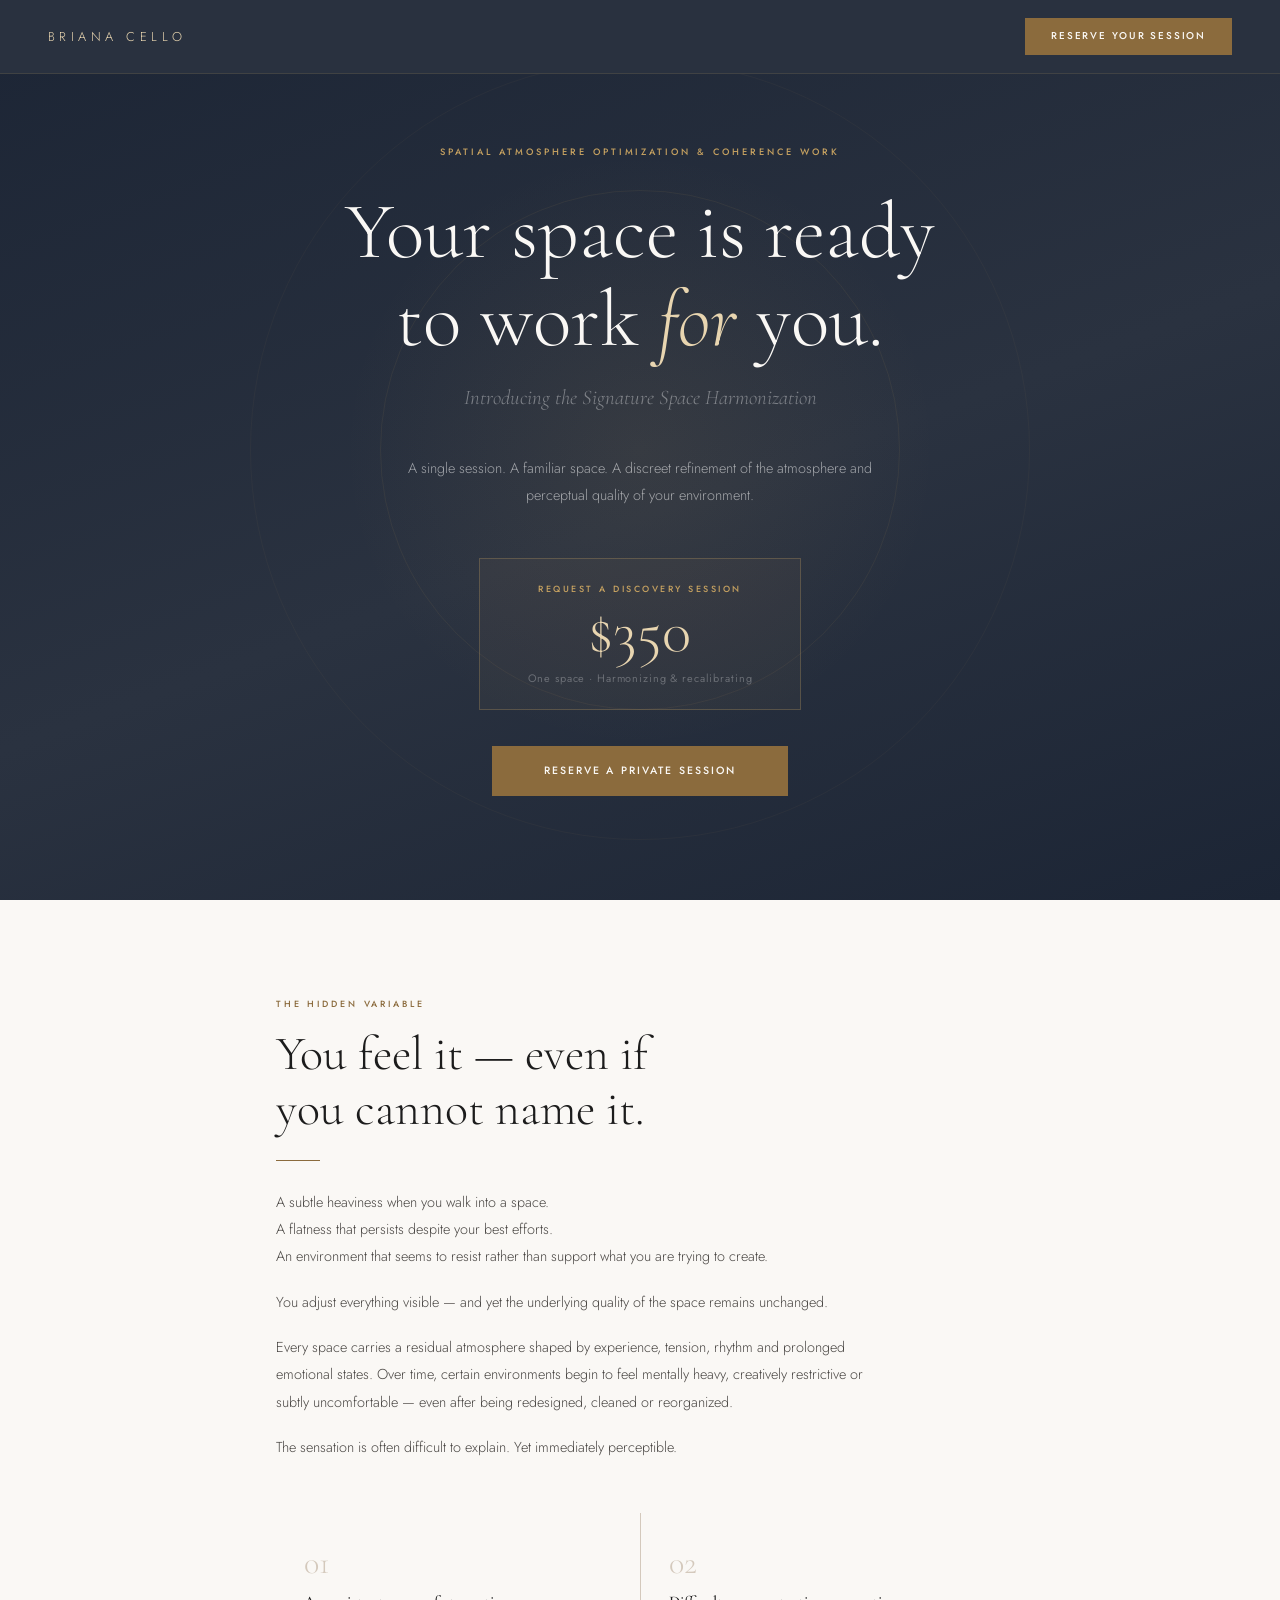
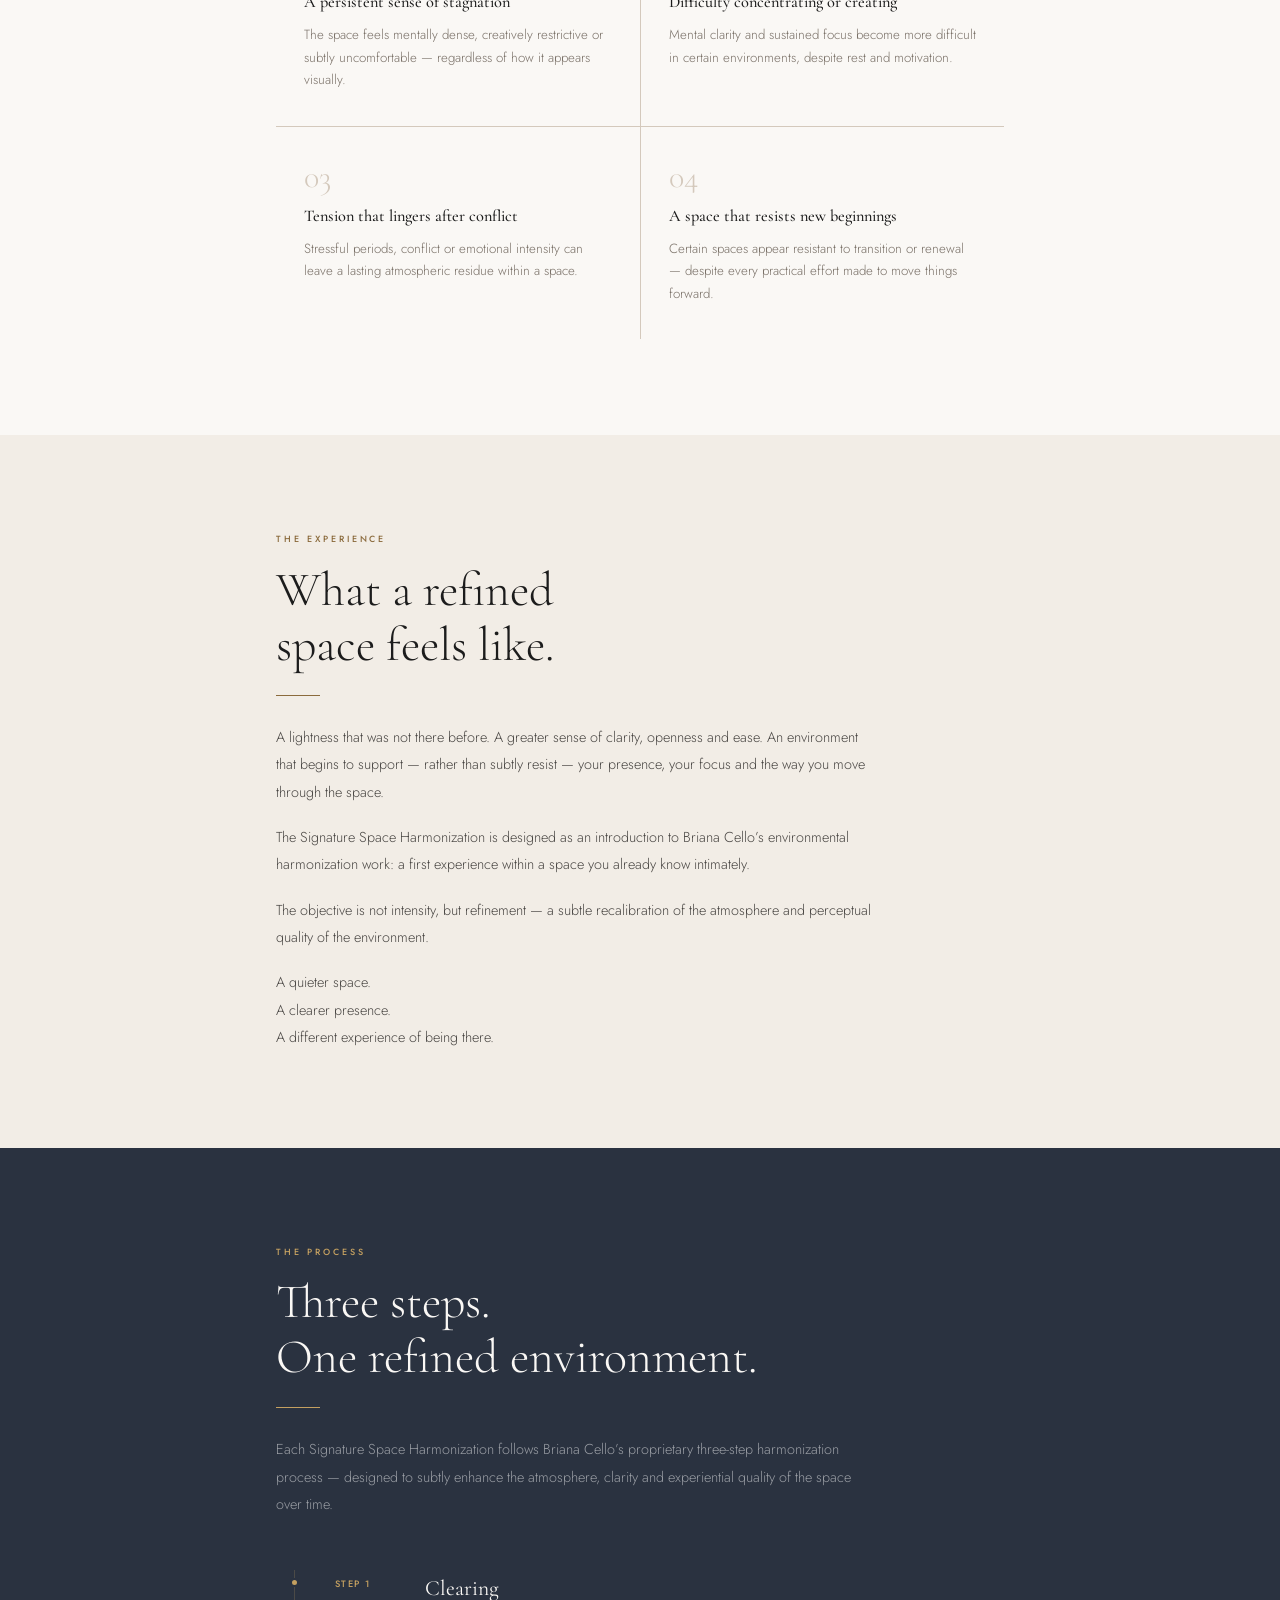
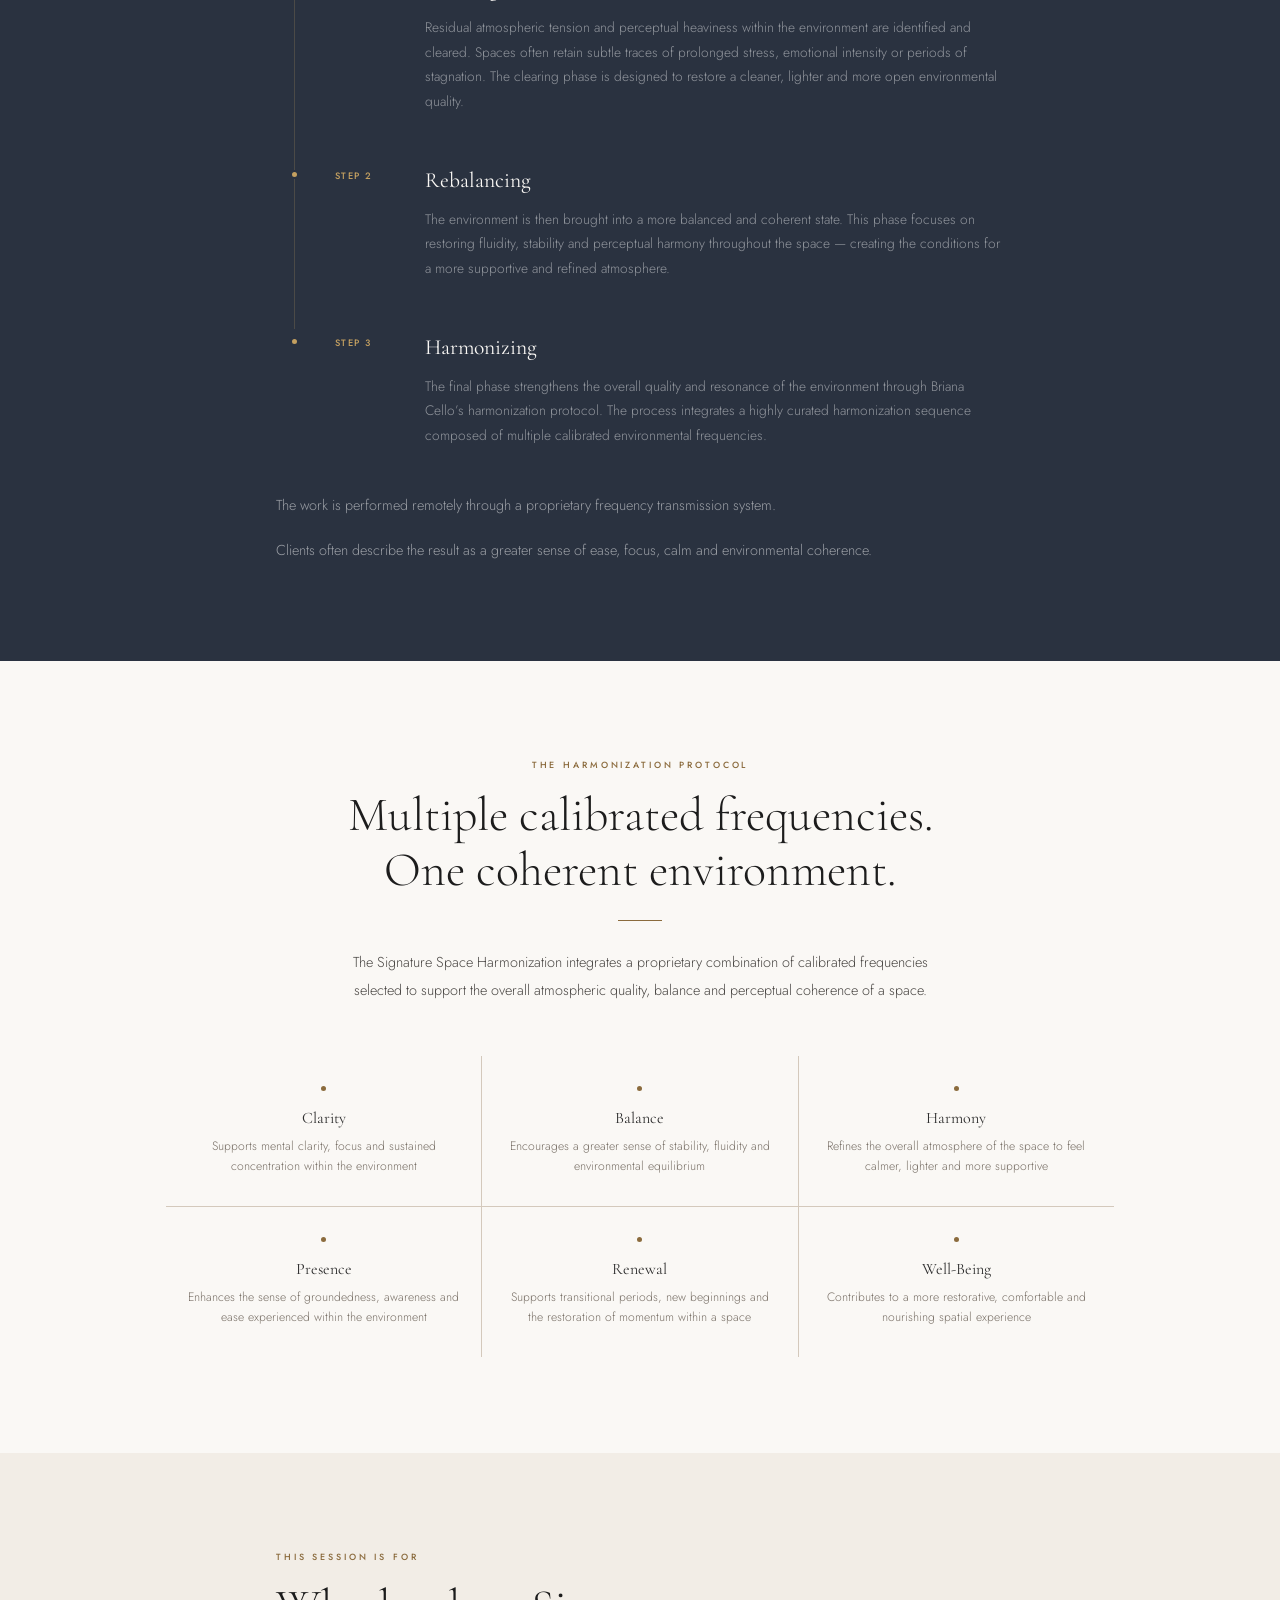
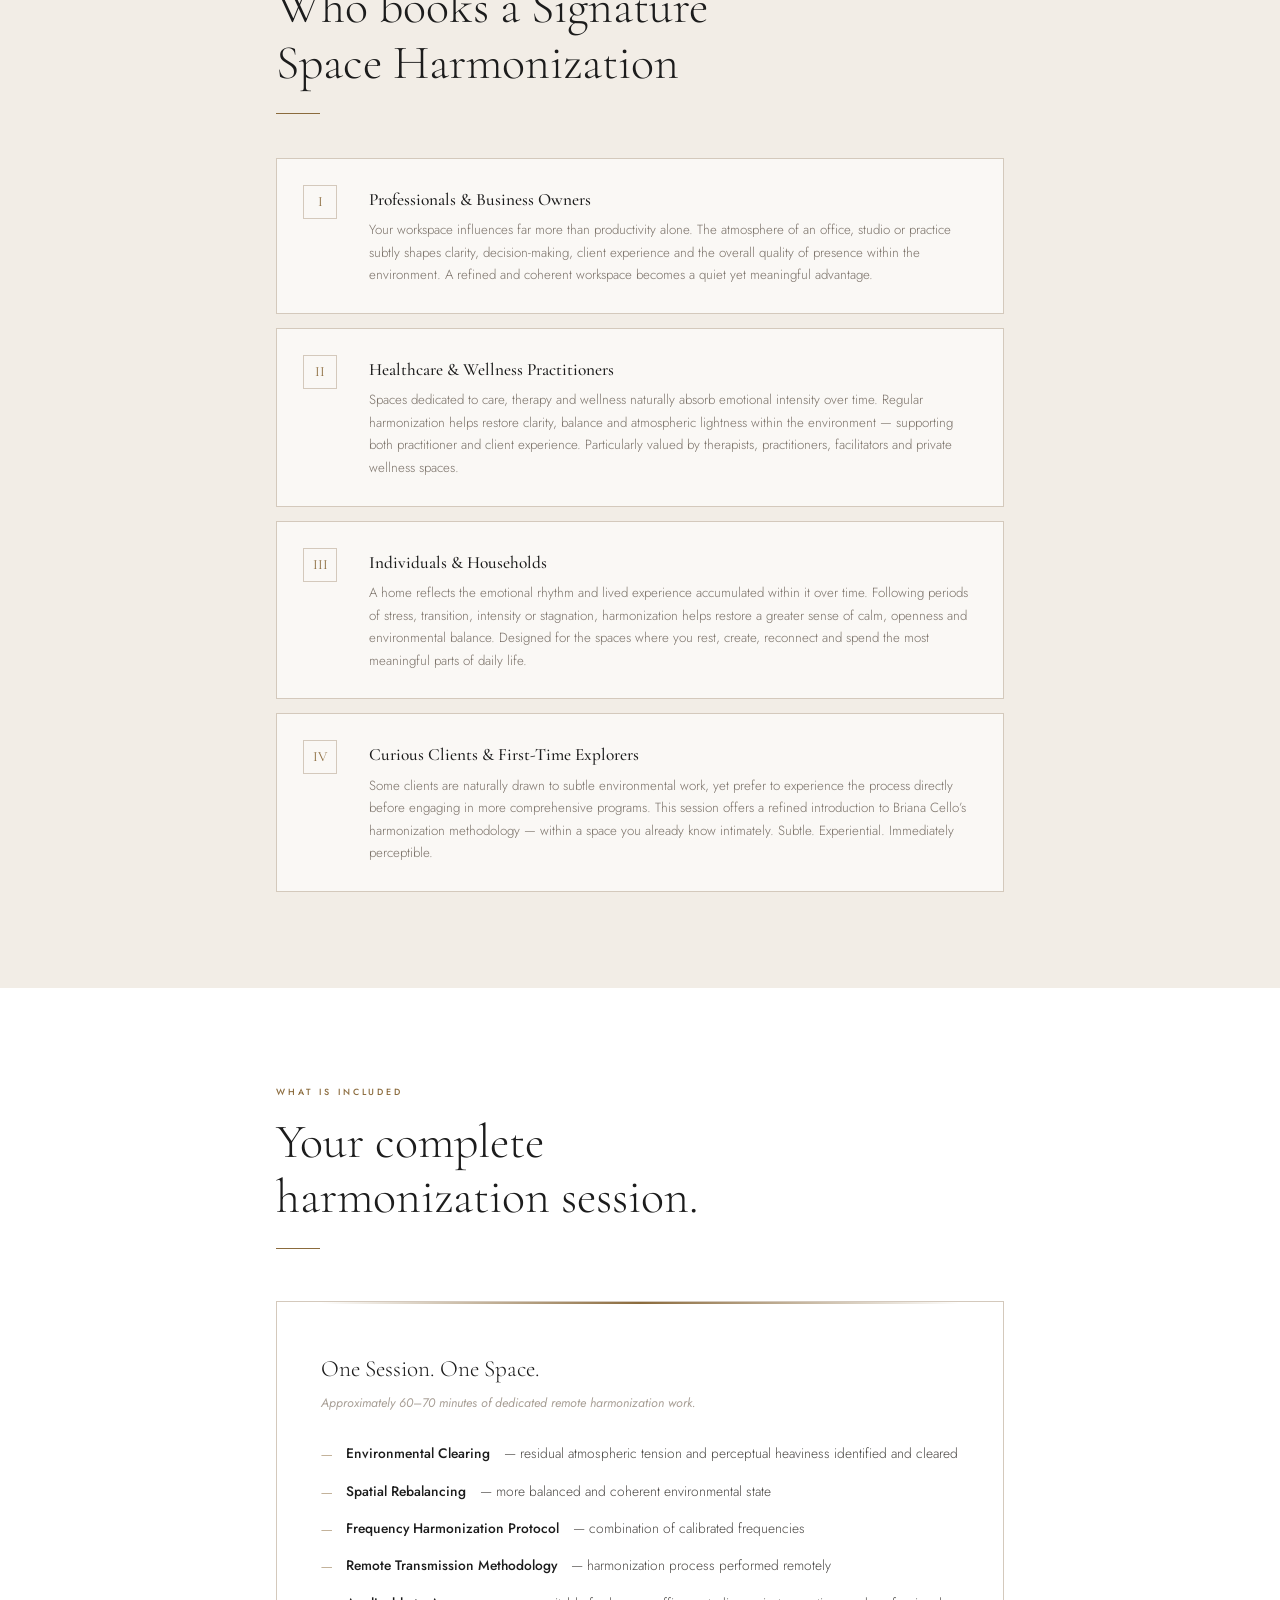
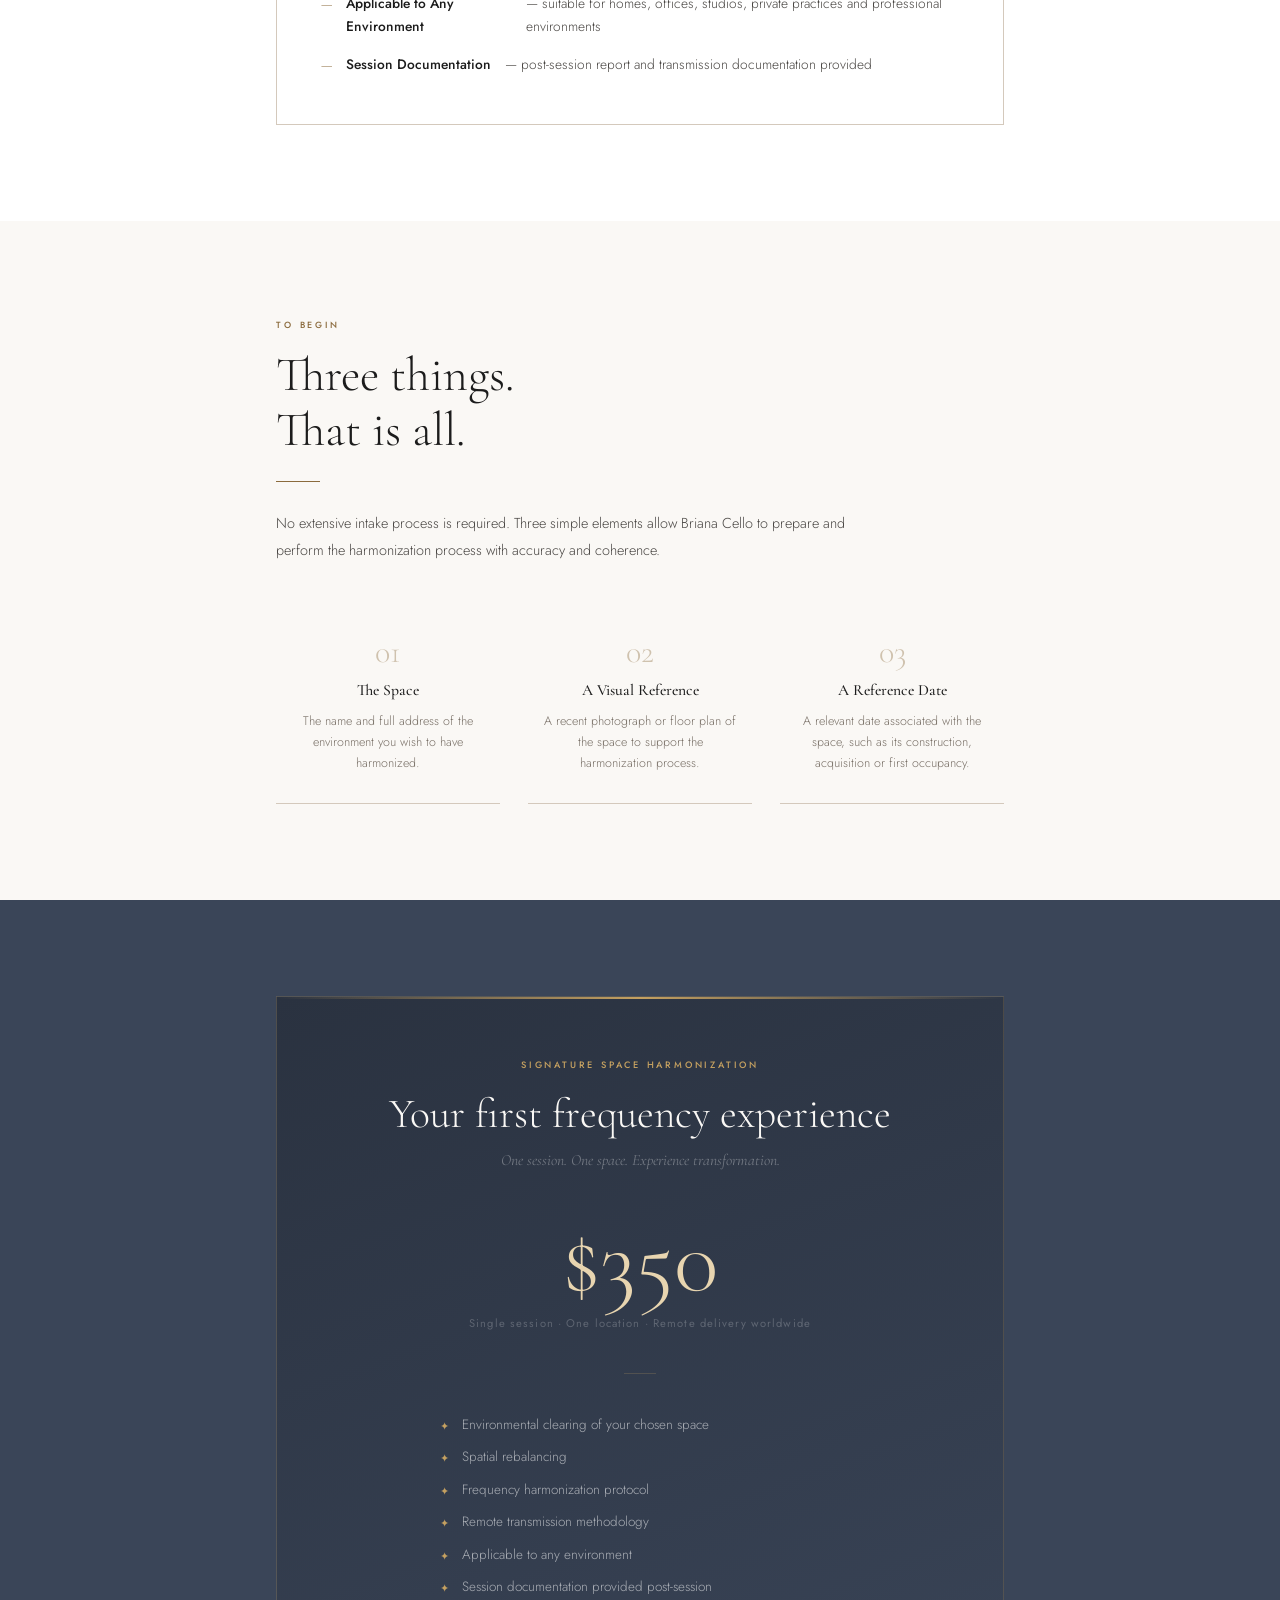
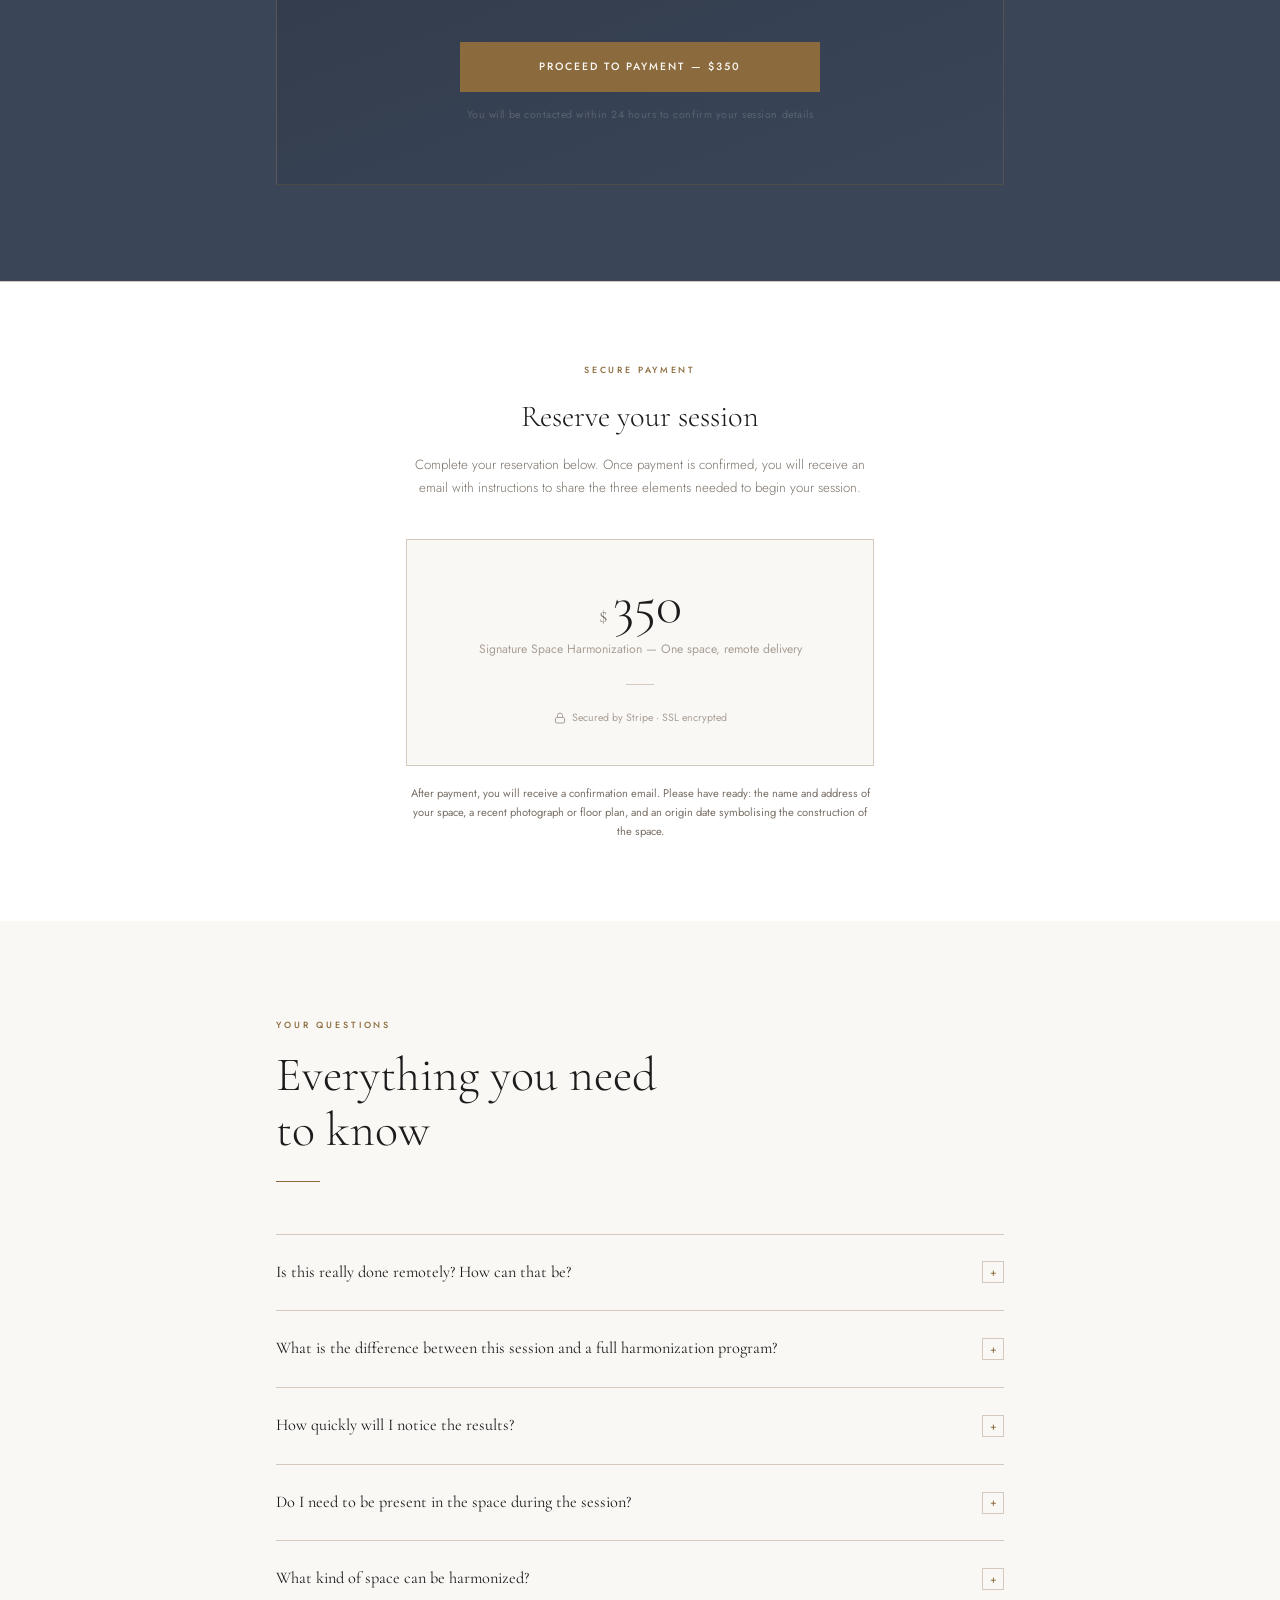
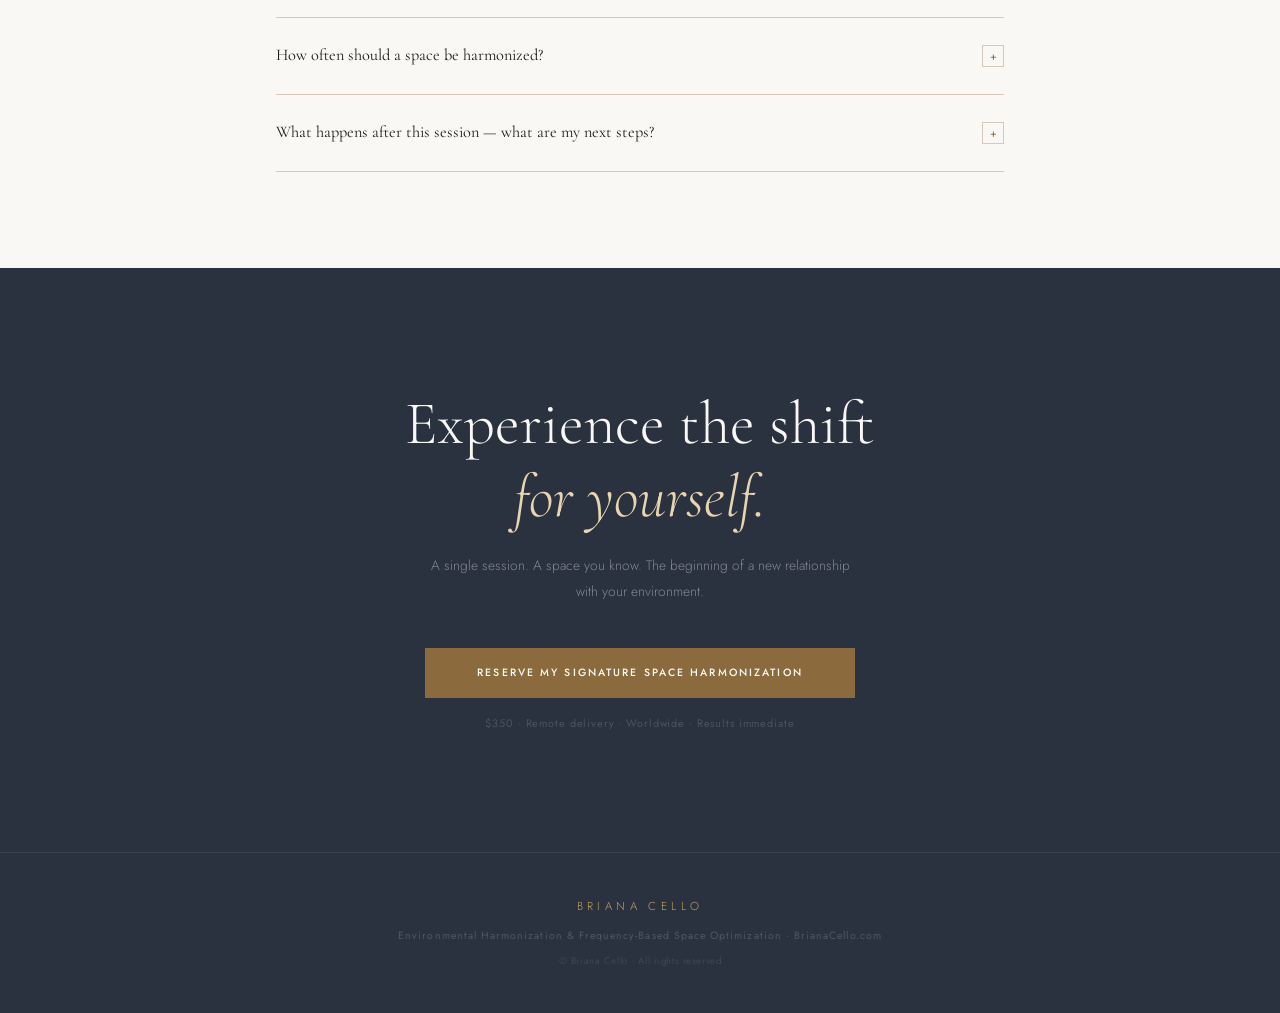
==== index.html @ 89fda589 "Update index.html" ====
<!DOCTYPE html>
<html lang="en">
<head>
<meta charset="UTF-8" />
<meta name="viewport" content="width=device-width, initial-scale=1.0" />
<title>Signature Space Harmonization — Briana Cello</title>
<link href="https://fonts.googleapis.com/css2?family=Cormorant+Garamond:ital,wght@0,300;0,400;0,500;1,300;1,400&family=Jost:wght@200;300;400;500;600&display=swap" rel="stylesheet" />
<style>
*, *::before, *::after { box-sizing: border-box; margin: 0; padding: 0; }

:root {
  --stone:       #F2EDE6;
  --stone-mid:   #E8E0D5;
  --stone-dark:  #D4C9BC;
  --warm-white:  #FAF8F5;
  --charcoal:    #1C1C1C;
  --char-soft:   #2E2E2E;
  --char-mid:    #4A4744;
  --taupe:       #7A7168;
  --taupe-light: #A89F96;
  --copper:      #8B6B3D;
  --copper-mid:  #A07840;
  --copper-light:#C4A060;
  --copper-pale: #E8D5B0;
  --slate:       #2A3240;
  --slate-mid:   #3A4558;
  --white:       #FFFFFF;
  --font-display: "Cormorant Garamond", Georgia, serif;
  --font-body:    "Jost", sans-serif;
}

html { scroll-behavior: smooth; }
body {
  background: var(--warm-white);
  color: var(--charcoal);
  font-family: var(--font-body);
  font-size: 16px;
  line-height: 1.7;
  overflow-x: hidden;
}

/* NAV */
nav {
  position: fixed; top: 0; left: 0; right: 0; z-index: 100;
  padding: 18px 48px;
  display: flex; align-items: center; justify-content: space-between;
  background: rgba(42,50,64,0.96);
  border-bottom: 1px solid rgba(196,160,96,0.15);
  backdrop-filter: blur(6px);
}
.nav-brand {
  font-family: var(--font-body);
  font-size: 0.8rem;
  font-weight: 300;
  letter-spacing: 0.35em;
  text-transform: uppercase;
  color: var(--copper-pale);
  text-decoration: none;
}
.nav-cta {
  font-family: var(--font-body);
  font-size: 0.62rem; font-weight: 500;
  letter-spacing: 0.18em; text-transform: uppercase;
  color: var(--warm-white); background: var(--copper);
  padding: 10px 26px; text-decoration: none;
  border: none; cursor: pointer;
  transition: background 0.2s;
}
.nav-cta:hover { background: var(--copper-mid); }

/* LAYOUT */
.container       { max-width: 800px;  margin: 0 auto; padding: 0 36px; }
.container--wide { max-width: 1020px; margin: 0 auto; padding: 0 36px; }

/* HERO */
.hero {
  min-height: 100vh;
  display: flex; flex-direction: column;
  align-items: center; justify-content: center;
  text-align: center;
  padding: 120px 32px 80px;
  background: linear-gradient(160deg, #1C2535 0%, #2A3240 55%, #1C2535 100%);
  position: relative; overflow: hidden;
}
.hero-glow {
  position: absolute;
  width: 600px; height: 600px;
  border-radius: 50%;
  background: radial-gradient(ellipse, rgba(196,160,96,0.09) 0%, transparent 70%);
  top: 50%; left: 50%;
  transform: translate(-50%, -50%);
  pointer-events: none;
}
.hero-ring {
  position: absolute; border-radius: 50%;
  border: 1px solid rgba(196,160,96,0.08);
  top: 50%; left: 50%; transform: translate(-50%,-50%);
  pointer-events: none;
}
.hero-inner { position: relative; z-index: 2; max-width: 680px; margin: 0 auto; }

.eyebrow {
  font-family: var(--font-body);
  font-size: 0.58rem; font-weight: 500;
  letter-spacing: 0.32em; text-transform: uppercase;
  color: var(--copper-light); margin-bottom: 28px; display: block;
}
.hero-title {
  font-family: var(--font-display);
  font-size: clamp(2.6rem, 6.5vw, 5rem);
  font-weight: 300; line-height: 1.1;
  color: var(--warm-white); margin-bottom: 16px;
}
.hero-title em { font-style: italic; color: var(--copper-pale); }
.hero-subtitle {
  font-family: var(--font-display);
  font-size: clamp(1rem, 2.2vw, 1.3rem);
  font-weight: 300; font-style: italic;
  color: rgba(255,255,255,0.38); margin-bottom: 40px;
}
.hero-desc {
  font-size: 0.9rem; font-weight: 300;
  color: rgba(255,255,255,0.55);
  max-width: 520px; margin: 0 auto 48px; line-height: 1.9;
}
.price-badge {
  display: inline-flex; flex-direction: column; align-items: center; gap: 6px;
  border: 1px solid rgba(196,160,96,0.28);
  padding: 22px 48px; margin-bottom: 36px;
  background: rgba(196,160,96,0.05);
}
.price-label  { font-size: 0.56rem; font-weight: 500; letter-spacing: 0.28em; text-transform: uppercase; color: var(--copper-light); }
.price-amount { font-family: var(--font-display); font-size: 3.8rem; font-weight: 300; color: var(--copper-pale); line-height: 1; }
.price-sub    { font-size: 0.68rem; color: rgba(255,255,255,0.28); letter-spacing: 0.08em; }

.btn {
  display: inline-block;
  font-family: var(--font-body); font-size: 0.66rem; font-weight: 500;
  letter-spacing: 0.2em; text-transform: uppercase;
  color: var(--warm-white); background: var(--copper);
  padding: 16px 52px; text-decoration: none;
  transition: background 0.2s;
}
.btn:hover { background: var(--copper-mid); }
.btn--full  { display: block; width: 100%; max-width: 360px; margin: 0 auto; text-align: center; }

/* SECTIONS */
.s-warm  { background: var(--warm-white); padding: 96px 0; }
.s-stone { background: var(--stone);      padding: 96px 0; }
.s-slate { background: var(--slate);      padding: 96px 0; }
.s-white { background: var(--white);      padding: 96px 0; }
.s-dark  { background: var(--slate-mid);  padding: 96px 0; }

/* LABELS & HEADINGS */
.label {
  font-family: var(--font-body); font-size: 0.56rem; font-weight: 500;
  letter-spacing: 0.32em; text-transform: uppercase;
  color: var(--copper); margin-bottom: 16px; display: block;
}
.label--lt { color: var(--copper-light); }
.h2 { font-family: var(--font-display); font-size: clamp(1.9rem, 4.5vw, 3rem); font-weight: 300; line-height: 1.15; margin-bottom: 22px; }
.h2--dk { color: var(--charcoal); }
.h2--lt { color: var(--warm-white); }
.rule    { width: 44px; height: 1px; background: var(--copper); margin-bottom: 28px; }
.rule--c { margin-left: auto; margin-right: auto; }
.rule--lt{ background: var(--copper-light); }
.body { font-size: 0.9rem; font-weight: 300; line-height: 1.9; max-width: 600px; }
.body--dk { color: var(--char-mid); }
.body--lt { color: rgba(255,255,255,0.52); }
.body p + p { margin-top: 18px; }

/* PROBLEM GRID */
.problem-grid { display: grid; grid-template-columns: 1fr 1fr; gap: 1px; margin-top: 52px; background: var(--stone-dark); }
.problem-item { background: var(--warm-white); padding: 34px 28px; }
.problem-num  { font-family: var(--font-display); font-size: 2rem; font-weight: 300; color: var(--stone-dark); line-height: 1; margin-bottom: 10px; }
.problem-head { font-family: var(--font-display); font-size: 1.02rem; font-weight: 500; color: var(--charcoal); margin-bottom: 7px; }
.problem-body { font-size: 0.83rem; font-weight: 300; color: var(--taupe); line-height: 1.7; }

/* STEPS */
.steps { margin-top: 52px; display: flex; flex-direction: column; }
.step {
  display: grid; grid-template-columns: 90px 1fr;
  border-left: 1px solid rgba(196,160,96,0.22);
  padding: 0 0 48px 40px; margin-left: 18px; position: relative;
}
.step:last-child { border-left-color: transparent; padding-bottom: 0; }
.step::before {
  content: ''; position: absolute; left: -5px; top: 8px;
  width: 9px; height: 9px; border-radius: 50%;
  background: var(--copper-light); border: 2px solid var(--slate);
}
.step-num { font-family: var(--font-body); font-size: 0.58rem; font-weight: 500; letter-spacing: 0.15em; text-transform: uppercase; color: var(--copper-light); padding-top: 6px; }
.step h3  { font-family: var(--font-display); font-size: 1.35rem; font-weight: 400; color: var(--warm-white); margin-bottom: 8px; }
.step p   { font-size: 0.86rem; font-weight: 300; color: rgba(255,255,255,0.48); line-height: 1.8; }

/* FREQ GRID */
.freq-grid { display: grid; grid-template-columns: repeat(3,1fr); gap: 1px; background: var(--stone-dark); margin-top: 52px; }
.freq-item { background: var(--warm-white); padding: 30px 20px; text-align: center; }
.freq-mark { width: 5px; height: 5px; border-radius: 50%; background: var(--copper); margin: 0 auto 14px; }
.freq-name { font-family: var(--font-display); font-size: 1rem; font-weight: 400; color: var(--char-soft); margin-bottom: 5px; }
.freq-body { font-size: 0.76rem; font-weight: 300; color: var(--taupe); line-height: 1.6; }

/* FOR WHOM */
.whom-list { display: flex; flex-direction: column; gap: 14px; margin-top: 44px; }
.whom-item { display: grid; grid-template-columns: 48px 1fr; gap: 18px; align-items: start; padding: 26px; border: 1px solid var(--stone-dark); background: var(--warm-white); }
.whom-icon { width: 34px; height: 34px; border: 1px solid var(--stone-dark); display: flex; align-items: center; justify-content: center; font-family: var(--font-display); font-size: 0.88rem; color: var(--copper); }
.whom-head { font-family: var(--font-display); font-size: 1.08rem; font-weight: 500; color: var(--charcoal); margin-bottom: 5px; }
.whom-body { font-size: 0.83rem; font-weight: 300; color: var(--taupe); line-height: 1.7; }

/* INCLUDED */
.included-box { border: 1px solid var(--stone-dark); padding: 48px 44px; margin-top: 52px; background: var(--white); position: relative; }
.included-box::before { content: ''; position: absolute; top: 0; left: 44px; right: 44px; height: 2px; background: linear-gradient(to right, transparent, var(--copper), transparent); }
.included-title { font-family: var(--font-display); font-size: 1.45rem; font-weight: 300; color: var(--charcoal); margin-bottom: 4px; }
.included-sub   { font-size: 0.78rem; color: var(--taupe-light); font-style: italic; margin-bottom: 28px; }
.included-list  { list-style: none; display: flex; flex-direction: column; gap: 14px; }
.included-list li { display: flex; gap: 14px; align-items: flex-start; font-size: 0.86rem; font-weight: 300; color: var(--char-mid); line-height: 1.7; }
.included-list li::before { content: "\2014"; color: var(--copper); flex-shrink: 0; font-family: var(--font-display); }
.included-list li strong  { color: var(--charcoal); font-weight: 500; }

/* NEED GRID */
.need-grid { display: grid; grid-template-columns: repeat(3,1fr); gap: 28px; margin-top: 44px; }
.need-item { text-align: center; padding: 28px 14px; border-bottom: 1px solid var(--stone-dark); }
.need-num  { font-family: var(--font-display); font-size: 2rem; font-weight: 300; color: var(--copper); opacity: 0.38; line-height: 1; margin-bottom: 10px; }
.need-head { font-family: var(--font-display); font-size: 0.98rem; font-weight: 500; color: var(--charcoal); margin-bottom: 6px; }
.need-body { font-size: 0.78rem; font-weight: 300; color: var(--taupe); line-height: 1.7; }

/* OFFER CARD */
.offer-card {
  border: 1px solid rgba(196,160,96,0.22);
  padding: 60px 48px; text-align: center;
  background: linear-gradient(160deg, var(--slate) 0%, var(--slate-mid) 100%);
  position: relative;
}
.offer-card::before { content: ''; position: absolute; top: 0; left: 0; right: 0; height: 2px; background: linear-gradient(to right, transparent, var(--copper-light), transparent); }
.offer-label   { font-family: var(--font-body); font-size: 0.58rem; font-weight: 500; letter-spacing: 0.3em; text-transform: uppercase; color: var(--copper-light); margin-bottom: 18px; display: block; }
.offer-title   { font-family: var(--font-display); font-size: clamp(1.7rem,3.5vw,2.6rem); font-weight: 300; color: var(--warm-white); margin-bottom: 8px; line-height: 1.2; }
.offer-tagline { font-family: var(--font-display); font-size: 0.98rem; font-style: italic; color: rgba(255,255,255,0.32); margin-bottom: 40px; }
.offer-price   { font-family: var(--font-display); font-size: clamp(3.8rem,8vw,5.8rem); font-weight: 300; color: var(--copper-pale); line-height: 1; margin-bottom: 6px; }
.offer-note    { font-size: 0.7rem; color: rgba(255,255,255,0.22); letter-spacing: 0.1em; margin-bottom: 40px; }
.offer-divider { width: 32px; height: 1px; background: rgba(196,160,96,0.22); margin: 0 auto 40px; }
.offer-list    { text-align: left; max-width: 400px; margin: 0 auto 44px; display: flex; flex-direction: column; gap: 11px; }
.offer-item    { display: flex; gap: 13px; align-items: flex-start; font-size: 0.84rem; font-weight: 300; color: rgba(255,255,255,0.58); line-height: 1.6; }
.offer-item .mk{ color: var(--copper-light); flex-shrink: 0; font-size: 0.68rem; margin-top: 4px; }
.offer-sub-note{ font-size: 0.66rem; color: rgba(255,255,255,0.18); margin-top: 14px; letter-spacing: 0.05em; }

/* STRIPE */
.stripe-section { background: var(--white); padding: 80px 0; border-top: 1px solid var(--stone-dark); }
.stripe-inner   { max-width: 540px; margin: 0 auto; padding: 0 36px; text-align: center; }
.stripe-label   { font-family: var(--font-body); font-size: 0.56rem; font-weight: 500; letter-spacing: 0.3em; text-transform: uppercase; color: var(--copper); margin-bottom: 14px; display: block; }
.stripe-title   { font-family: var(--font-display); font-size: 1.9rem; font-weight: 300; color: var(--charcoal); margin-bottom: 10px; }
.stripe-sub     { font-size: 0.83rem; font-weight: 300; color: var(--taupe); margin-bottom: 40px; line-height: 1.75; }
.stripe-box     { border: 1px solid var(--stone-dark); padding: 38px 32px; background: var(--warm-white); margin-bottom: 18px; }
.stripe-price-row { display: flex; align-items: baseline; justify-content: center; gap: 6px; margin-bottom: 6px; }
.stripe-big  { font-family: var(--font-display); font-size: 3.4rem; font-weight: 300; color: var(--charcoal); line-height: 1; }
.stripe-cur  { font-family: var(--font-display); font-size: 1.3rem; font-weight: 300; color: var(--taupe); }
.stripe-desc { font-size: 0.76rem; color: var(--taupe-light); margin-bottom: 24px; }
.stripe-div  { width: 28px; height: 1px; background: var(--stone-dark); margin: 0 auto 24px; }
.stripe-btn  {
  width: 100%; padding: 15px 24px;
  background: var(--copper); color: var(--warm-white);
  font-family: var(--font-body); font-size: 0.68rem; font-weight: 500;
  letter-spacing: 0.18em; text-transform: uppercase;
  border: none; cursor: pointer; display: block; text-align: center; text-decoration: none;
  transition: background 0.2s;
}
.stripe-btn:hover { background: var(--copper-mid); }
.stripe-secure { font-size: 0.66rem; color: var(--taupe-light); margin-top: 13px; display: flex; align-items: center; justify-content: center; gap: 6px; }
.stripe-after  { font-size: 0.7rem; color: var(--taupe); line-height: 1.7; text-align: center; }

/* FAQ */
.faq-list { margin-top: 52px; border-top: 1px solid var(--stone-dark); }
.faq-item { border-bottom: 1px solid var(--stone-dark); }
.faq-q    { display: flex; justify-content: space-between; align-items: center; gap: 18px; padding: 24px 0; cursor: pointer; }
.faq-q h4 { font-family: var(--font-display); font-size: 1.02rem; font-weight: 400; color: var(--charcoal); }
.faq-icon { flex-shrink: 0; width: 22px; height: 22px; border: 1px solid var(--stone-dark); display: flex; align-items: center; justify-content: center; font-size: 0.68rem; color: var(--copper); transition: transform 0.3s; }
.faq-item.open .faq-icon { transform: rotate(45deg); }
.faq-a { display: none; padding-bottom: 22px; font-size: 0.85rem; font-weight: 300; color: var(--taupe); line-height: 1.85; max-width: 640px; }
.faq-item.open .faq-a { display: block; }

/* FINAL CTA */
.final-cta { padding: 120px 0; text-align: center; background: var(--slate); }
.final-title { font-family: var(--font-display); font-size: clamp(2.1rem,5vw,3.8rem); font-weight: 300; color: var(--warm-white); line-height: 1.2; margin-bottom: 18px; }
.final-title em { font-style: italic; color: var(--copper-pale); }
.final-sub  { font-size: 0.86rem; font-weight: 300; color: rgba(255,255,255,0.42); max-width: 440px; margin: 0 auto 44px; line-height: 1.9; }

/* FOOTER */
footer { border-top: 1px solid rgba(255,255,255,0.07); padding: 44px 0; text-align: center; background: var(--slate); }
.footer-brand { font-family: var(--font-body); font-size: 0.72rem; font-weight: 300; letter-spacing: 0.38em; text-transform: uppercase; color: var(--copper-light); margin-bottom: 10px; }
.footer-sub   { font-size: 0.66rem; color: rgba(255,255,255,0.18); letter-spacing: 0.1em; }
.footer-copy  { font-size: 0.6rem; color: rgba(255,255,255,0.1); margin-top: 8px; letter-spacing: 0.06em; }

/* RESPONSIVE */
@media(max-width:660px){
  .problem-grid { grid-template-columns: 1fr; }
  .freq-grid    { grid-template-columns: 1fr 1fr; }
  .need-grid    { grid-template-columns: 1fr; }
  .included-box { padding: 32px 22px; }
  .offer-card   { padding: 40px 22px; }
  nav { padding: 14px 20px; }
  .container, .container--wide { padding: 0 20px; }
}
</style>
</head>
<body>

<!-- NAV -->
<nav>
  <span class="nav-brand">Briana Cello</span>
  <a href="#payment" class="nav-cta">Reserve Your Session</a>
</nav>

<!-- HERO -->
<section class="hero">
  <div class="hero-glow"></div>
  <div class="hero-ring" style="width:520px;height:520px;"></div>
  <div class="hero-ring" style="width:780px;height:780px;border-color:rgba(196,160,96,0.05);"></div>
  <div class="hero-inner">
    <span class="eyebrow">Spatial Atmosphere Optimization & Coherence Work</span>
    <h1 class="hero-title">Your space is ready<br/>to work <em>for</em> you.</h1>
    <p class="hero-subtitle">Introducing the Signature Space Harmonization</p>
    <p class="hero-desc">A single session. A familiar space. A discreet refinement of the atmosphere and perceptual quality of your environment.</p>
    <div class="price-badge">
      <span class="price-label">Request A Discovery Session</span>
      <span class="price-amount">$350</span>
      <span class="price-sub">One space · Harmonizing &amp; recalibrating</span>
    </div>
    <br/>
    <a href="#payment" class="btn">Reserve a Private Session</a>
  </div>
</section>

<!-- THE PROBLEM -->
<section class="s-warm">
  <div class="container">
    <span class="label">The Hidden Variable</span>
    <h2 class="h2 h2--dk">You feel it — even if<br/>you cannot name it.</h2>
    <div class="rule"></div>
    <div class="body body--dk">
      <p>A subtle heaviness when you walk into a space.<br/>A flatness that persists despite your best efforts.<br/>An environment that seems to resist rather than support what you are trying to create.</p>
      <p>You adjust everything visible — and yet the underlying quality of the space remains unchanged.</p>
      <p>Every space carries a residual atmosphere shaped by experience, tension, rhythm and prolonged emotional states. Over time, certain environments begin to feel mentally heavy, creatively restrictive or subtly uncomfortable — even after being redesigned, cleaned or reorganized.</p>
      <p>The sensation is often difficult to explain. Yet immediately perceptible.</p>
    </div>
    <div class="problem-grid">
      <div class="problem-item">
        <div class="problem-num">01</div>
        <div class="problem-head">A persistent sense of stagnation</div>
        <div class="problem-body">The space feels mentally dense, creatively restrictive or subtly uncomfortable — regardless of how it appears visually.</div>
      </div>
      <div class="problem-item">
        <div class="problem-num">02</div>
        <div class="problem-head">Difficulty concentrating or creating</div>
        <div class="problem-body">Mental clarity and sustained focus become more difficult in certain environments, despite rest and motivation.</div>
      </div>
      <div class="problem-item">
        <div class="problem-num">03</div>
        <div class="problem-head">Tension that lingers after conflict</div>
        <div class="problem-body">Stressful periods, conflict or emotional intensity can leave a lasting atmospheric residue within a space.</div>
      </div>
      <div class="problem-item">
        <div class="problem-num">04</div>
        <div class="problem-head">A space that resists new beginnings</div>
        <div class="problem-body">Certain spaces appear resistant to transition or renewal — despite every practical effort made to move things forward.</div>
      </div>
    </div>
  </div>
</section>

<!-- THE SHIFT -->
<section class="s-stone">
  <div class="container">
    <span class="label">The Experience</span>
    <h2 class="h2 h2--dk">What a refined<br/>space feels like.</h2>
    <div class="rule"></div>
    <div class="body body--dk">
      <p>A lightness that was not there before. A greater sense of clarity, openness and ease. An environment that begins to support — rather than subtly resist — your presence, your focus and the way you move through the space.</p>
      <p>The Signature Space Harmonization is designed as an introduction to Briana Cello’s environmental harmonization work: a first experience within a space you already know intimately.</p>
      <p>The objective is not intensity, but refinement — a subtle recalibration of the atmosphere and perceptual quality of the environment.</p>
      <p>A quieter space.<br/>A clearer presence.<br/>A different experience of being there.</p>
    </div>
  </div>
</section>

<!-- THE METHOD -->
<section class="s-slate">
  <div class="container">
    <span class="label label--lt">The Process</span>
    <h2 class="h2 h2--lt">Three steps.<br/>One refined environment.</h2>
    <div class="rule rule--lt"></div>
    <div class="body body--lt">
      <p>Each Signature Space Harmonization follows Briana Cello’s proprietary three-step harmonization process — designed to subtly enhance the atmosphere, clarity and experiential quality of the space over time.</p>
    </div>
    <div class="steps">
      <div class="step">
        <span class="step-num">Step 1</span>
        <div>
          <h3>Clearing</h3>
          <p>Residual atmospheric tension and perceptual heaviness within the environment are identified and cleared. Spaces often retain subtle traces of prolonged stress, emotional intensity or periods of stagnation. The clearing phase is designed to restore a cleaner, lighter and more open environmental quality.</p>
        </div>
      </div>
      <div class="step">
        <span class="step-num">Step 2</span>
        <div>
          <h3>Rebalancing</h3>
          <p>The environment is then brought into a more balanced and coherent state. This phase focuses on restoring fluidity, stability and perceptual harmony throughout the space — creating the conditions for a more supportive and refined atmosphere.</p>
        </div>
      </div>
      <div class="step">
        <span class="step-num">Step 3</span>
        <div>
          <h3>Harmonizing</h3>
          <p>The final phase strengthens the overall quality and resonance of the environment through Briana Cello’s harmonization protocol. The process integrates a highly curated harmonization sequence composed of multiple calibrated environmental frequencies.</p>
        </div>
      </div>
    </div>
    <div class="body body--lt" style="margin-top: 44px;">
      <p>The work is performed remotely through a proprietary frequency transmission system.</p>
      <p>Clients often describe the result as a greater sense of ease, focus, calm and environmental coherence.</p>
    </div>
  </div>
</section>

<!-- FREQUENCIES -->
<section class="s-warm">
  <div class="container--wide">
    <div style="text-align:center;">
      <span class="label" style="display:block;">The Harmonization Protocol</span>
      <h2 class="h2 h2--dk" style="text-align:center;">Multiple calibrated frequencies.<br/>One coherent environment.</h2>
      <div class="rule rule--c"></div>
      <p class="body body--dk" style="margin:0 auto 0;text-align:center;">The Signature Space Harmonization integrates a proprietary combination of calibrated frequencies selected to support the overall atmospheric quality, balance and perceptual coherence of a space.</p>
    </div>
    <div class="freq-grid">
      <div class="freq-item"><div class="freq-mark"></div><div class="freq-name">Clarity</div><div class="freq-body">Supports mental clarity, focus and sustained concentration within the environment</div></div>
      <div class="freq-item"><div class="freq-mark"></div><div class="freq-name">Balance</div><div class="freq-body">Encourages a greater sense of stability, fluidity and environmental equilibrium</div></div>
      <div class="freq-item"><div class="freq-mark"></div><div class="freq-name">Harmony</div><div class="freq-body">Refines the overall atmosphere of the space to feel calmer, lighter and more supportive</div></div>
      <div class="freq-item"><div class="freq-mark"></div><div class="freq-name">Presence</div><div class="freq-body">Enhances the sense of groundedness, awareness and ease experienced within the environment</div></div>
      <div class="freq-item"><div class="freq-mark"></div><div class="freq-name">Renewal</div><div class="freq-body">Supports transitional periods, new beginnings and the restoration of momentum within a space</div></div>
      <div class="freq-item"><div class="freq-mark"></div><div class="freq-name">Well-Being</div><div class="freq-body">Contributes to a more restorative, comfortable and nourishing spatial experience</div></div>
    </div>
  </div>
</section>

<!-- FOR WHOM -->
<section class="s-stone">
  <div class="container">
    <span class="label">This Session Is For</span>
    <h2 class="h2 h2--dk">Who books a Signature<br/> Space Harmonization</h2>
    <div class="rule"></div>
    <div class="whom-list">
      <div class="whom-item">
        <div class="whom-icon">I</div>
        <div><div class="whom-head">Professionals &amp; Business Owners</div><div class="whom-body">Your workspace influences far more than productivity alone.  The atmosphere of an office, studio or practice subtly shapes clarity, decision-making, client experience and the overall quality of presence within the environment.  A refined and coherent workspace becomes a quiet yet meaningful advantage.</div></div>
      </div>
      <div class="whom-item">
        <div class="whom-icon">II</div>
        <div><div class="whom-head">Healthcare &amp; Wellness Practitioners</div><div class="whom-body">Spaces dedicated to care, therapy and wellness naturally absorb emotional intensity over time. Regular harmonization helps restore clarity, balance and atmospheric lightness within the environment — supporting both practitioner and client experience. Particularly valued by therapists, practitioners, facilitators and private wellness spaces.</div></div>
      </div>
      <div class="whom-item">
        <div class="whom-icon">III</div>
        <div><div class="whom-head">Individuals &amp; Households</div><div class="whom-body">A home reflects the emotional rhythm and lived experience accumulated within it over time. Following periods of stress, transition, intensity or stagnation, harmonization helps restore a greater sense of calm, openness and environmental balance. Designed for the spaces where you rest, create, reconnect and spend the most meaningful parts of daily life.</div></div>
      </div>
      <div class="whom-item">
        <div class="whom-icon">IV</div>
        <div><div class="whom-head">Curious Clients &amp; First-Time Explorers</div><div class="whom-body">Some clients are naturally drawn to subtle environmental work, yet prefer to experience the process directly before engaging in more comprehensive programs. This session offers a refined introduction to Briana Cello’s harmonization methodology — within a space you already know intimately. Subtle. Experiential. Immediately perceptible.</div></div>
      </div>
    </div>
  </div>
</section>

<!-- INCLUDED -->
<section class="s-white">
  <div class="container">
    <span class="label">What Is Included</span>
    <h2 class="h2 h2--dk">Your complete<br/>harmonization session.</h2>
    <div class="rule"></div>
    <div class="included-box">
      <div class="included-title">One Session. One Space.</div>
      <div class="included-sub">Approximately 60–70 minutes of dedicated remote harmonization work.</div>
      <ul class="included-list">
        <li><strong>Environmental Clearing</strong> — residual atmospheric tension and perceptual heaviness identified and cleared</li>
        <li><strong>Spatial Rebalancing</strong> — more balanced and coherent environmental state</li>
        <li><strong>Frequency Harmonization Protocol</strong> — combination of calibrated frequencies</li>
        <li><strong>Remote Transmission Methodology</strong> — harmonization process performed remotely</li>
        <li><strong>Applicable to Any Environment</strong> — suitable for homes, offices, studios, private practices and professional environments</li>
        <li><strong>Session Documentation</strong> — post-session report and transmission documentation provided</li>
      </ul>
    </div>
  </div>
</section>

<!-- WHAT YOU NEED -->
<section class="s-warm">
  <div class="container">
    <span class="label">To Begin</span>
    <h2 class="h2 h2--dk">Three things.<br/>That is all.</h2>
    <div class="rule"></div>
    <div class="body body--dk">
      <p>No extensive intake process is required. Three simple elements allow Briana Cello to prepare and perform the harmonization process with accuracy and coherence.</p>
    </div>
    <div class="need-grid">
      <div class="need-item">
        <div class="need-num">01</div>
        <div class="need-head">The Space</div>
        <div class="need-body">The name and full address of the environment you wish to have harmonized.</div>
      </div>
      <div class="need-item">
        <div class="need-num">02</div>
        <div class="need-head">A Visual Reference</div>
        <div class="need-body">A recent photograph or floor plan of the space to support the harmonization process.</div>
      </div>
      <div class="need-item">
        <div class="need-num">03</div>
        <div class="need-head">A Reference Date</div>
        <div class="need-body">A relevant date associated with the space, such as its construction, acquisition or first occupancy.</div>
      </div>
    </div>
  </div>
</section>

<!-- OFFER -->
<section id="book" class="s-dark">
  <div class="container">
    <div class="offer-card">
      <span class="offer-label">Signature Space Harmonization</span>
      <h2 class="offer-title">Your first frequency experience</h2>
      <p class="offer-tagline">One session. One space. Experience transformation.</p>
      <div class="offer-price">$350</div>
      <p class="offer-note">Single session · One location · Remote delivery worldwide</p>
      <div class="offer-divider"></div>
      <div class="offer-list">
        <div class="offer-item"><span class="mk">✦</span><span>Environmental clearing of your chosen space</span></div>
        <div class="offer-item"><span class="mk">✦</span><span>Spatial rebalancing</span></div>
        <div class="offer-item"><span class="mk">✦</span><span>Frequency harmonization protocol</span></div>
        <div class="offer-item"><span class="mk">✦</span><span>Remote transmission methodology</span></div>
        <div class="offer-item"><span class="mk">✦</span><span>Applicable to any environment</span></div>
        <div class="offer-item"><span class="mk">✦</span><span>Session documentation provided post-session</span></div>
      </div>
      <a href="#payment" class="btn btn--full">Proceed to Payment — $350</a>
      <p class="offer-sub-note">You will be contacted within 24 hours to confirm your session details</p>
    </div>
  </div>
</section>

<!-- STRIPE PAYMENT -->
<section id="payment" class="stripe-section">
  <div class="stripe-inner">
    <span class="stripe-label">Secure Payment</span>
    <h2 class="stripe-title">Reserve your session</h2>
    <p class="stripe-sub">Complete your reservation below. Once payment is confirmed, you will receive an email with instructions to share the three elements needed to begin your session.</p>
    <div class="stripe-box">
      <div class="stripe-price-row">
        <span class="stripe-cur">$</span>
        <span class="stripe-big">350</span>
      </div>
      <p class="stripe-desc">Signature Space Harmonization — One space, remote delivery</p>
      <div class="stripe-div"></div>

      <script async
  src="https://js.stripe.com/v3/buy-button.js">
</script>

<stripe-buy-button
  buy-button-id="buy_btn_1TWkg9DoSqNfp1GWuKT978ob"
  publishable-key="pk_live_51Sp3sFDoSqNfp1GWZQeWVE3lzkxSIoHoDNDsLPai4osN2SQpbfml1ibF5B3h22z4fkA0SL0qbjGEM2MBUa7aRdIQ008CrQ6wrk"
>
</stripe-buy-button>

      <div class="stripe-secure">
        <svg width="12" height="12" viewBox="0 0 24 24" fill="none" stroke="currentColor" stroke-width="2"><rect x="3" y="11" width="18" height="11" rx="2"/><path d="M7 11V7a5 5 0 0 1 10 0v4"/></svg>
        Secured by Stripe · SSL encrypted
      </div>
    </div>
    <p class="stripe-after">After payment, you will receive a confirmation email. Please have ready: the name and address of your space, a recent photograph or floor plan, and an origin date symbolising the construction of the space.</p>
  </div>
</section>

<!-- FAQ -->
<section class="s-warm">
  <div class="container">
    <span class="label">Your Questions</span>
    <h2 class="h2 h2--dk">Everything you need<br/>to know</h2>
    <div class="rule"></div>
    <div class="faq-list">
      <div class="faq-item">
        <div class="faq-q" onclick="toggleFaq(this)">
          <h4>Is this really done remotely? How can that be?</h4>
          <div class="faq-icon">+</div>
        </div>
        <div class="faq-a">Yes — the work is performed in the informational field, which operates beyond physical proximity. Quantum-based frequency transmission via scalar antenna reaches any location with the same precision and intensity regardless of geographic distance. The informational field is not subject to space or time.</div>
      </div>
      <div class="faq-item">
        <div class="faq-q" onclick="toggleFaq(this)">
          <h4>What is the difference between this session and a full harmonization program?</h4>
          <div class="faq-icon">+</div>
        </div>
        <div class="faq-a">The Signature Space Harmonization is a taster session — a single session designed to give you a direct, tangible experience of frequency work. A full harmonization program involves multiple sessions tailored to the specific needs, history and use of your space, and produces deeper results. This session is the ideal first step before exploring our complete programs.</div>
      </div>
      <div class="faq-item">
        <div class="faq-q" onclick="toggleFaq(this)">
          <h4>How quickly will I notice the results?</h4>
          <div class="faq-icon">+</div>
        </div>
        <div class="faq-a">Many clients report a perceptible shift within hours — a lightness, clarity and openness in the space. The effect deepens over 24 to 48 hours as the frequencies settle and integrate into the field. The experience varies depending on the initial state of the space and individual sensitivity.</div>
      </div>
      <div class="faq-item">
        <div class="faq-q" onclick="toggleFaq(this)">
          <h4>Do I need to be present in the space during the session?</h4>
          <div class="faq-icon">+</div>
        </div>
        <div class="faq-a">No. The session is performed entirely remotely. You may be anywhere in the world. The only requirement is that you provide the three elements before the session begins: the name and address of the space, a recent photograph or floor plan, and an origin date symbolising the construction of the space.</div>
      </div>
      <div class="faq-item">
        <div class="faq-q" onclick="toggleFaq(this)">
          <h4>What kind of space can be harmonized?</h4>
          <div class="faq-icon">+</div>
        </div>
        <div class="faq-a">Any space — a home, a home office, a professional practice, a studio, a retail space, a property on the market. The method works for spaces of any size and type. If you have a specific space in mind and are unsure whether it qualifies, simply reach out before booking.</div>
      </div>
      <div class="faq-item">
        <div class="faq-q" onclick="toggleFaq(this)">
          <h4>How often should a space be harmonized?</h4>
          <div class="faq-icon">+</div>
        </div>
        <div class="faq-a">Frequency needs depend entirely on how the space is used and what it absorbs. A medical or therapeutic practice benefits from two or more sessions per week to maintain a clear, high-quality field and support client retention. A trade show stand benefits from daily recalibration throughout the event. A home may benefit from one or two sessions per week, or following specific events such as periods of tension, conflict or significant change. A property that is not attracting buyers may benefit from several targeted sessions to clear and reset its energetic signature. We tailor all ongoing programs to the specific rhythm and needs of your space.</div>
      </div>
      <div class="faq-item">
        <div class="faq-q" onclick="toggleFaq(this)">
          <h4>What happens after this session — what are my next steps?</h4>
          <div class="faq-icon">+</div>
        </div>
        <div class="faq-a">After experiencing their first session, many clients choose to explore our deeper hormonization programs — including our Transformation Space Harmonization, Environmental Revenue Recalibration, Stability Retainer, Event Optimization Plan, and our Monthly and Quarterly Subscription packages, which are fully tailored to your space and its specific needs. We will be in touch after your session to discuss what you experienced and guide you toward the program that best serves your situation.</div>
      </div>
    </div>
  </div>
</section>

<!-- FINAL CTA -->
<section class="final-cta">
  <div class="container" style="text-align:center;">
    <h2 class="final-title">Experience the shift<br/><em>for yourself.</em></h2>
    <p class="final-sub">A single session. A space you know. The beginning of a new relationship with your environment.</p>
    <a href="#payment" class="btn">Reserve My Signature Space Harmonization</a>
    <p style="margin-top:16px;font-size:0.68rem;color:rgba(255,255,255,0.16);letter-spacing:0.08em;">$350 · Remote delivery · Worldwide · Results immediate</p>
  </div>
</section>

<!-- FOOTER -->
<footer>
  <div class="container">
    <p class="footer-brand">Briana Cello</p>
    <p class="footer-sub">Environmental Harmonization & Frequency-Based Space Optimization · BrianaCello.com</p>
    <p class="footer-copy">© Briana Cello · All rights reserved</p>
  </div>
</footer>

<script>
  function toggleFaq(el) {
    var item = el.closest('.faq-item');
    var open = item.classList.contains('open');
    document.querySelectorAll('.faq-item.open').forEach(function(i){ i.classList.remove('open'); });
    if (!open) item.classList.add('open');
  }

  window.addEventListener('scroll', function() {
    var nav = document.getElementById('nav');
    if (nav) nav.classList.toggle('scrolled', window.scrollY > 50);
  });
</script>
</body>
</html>
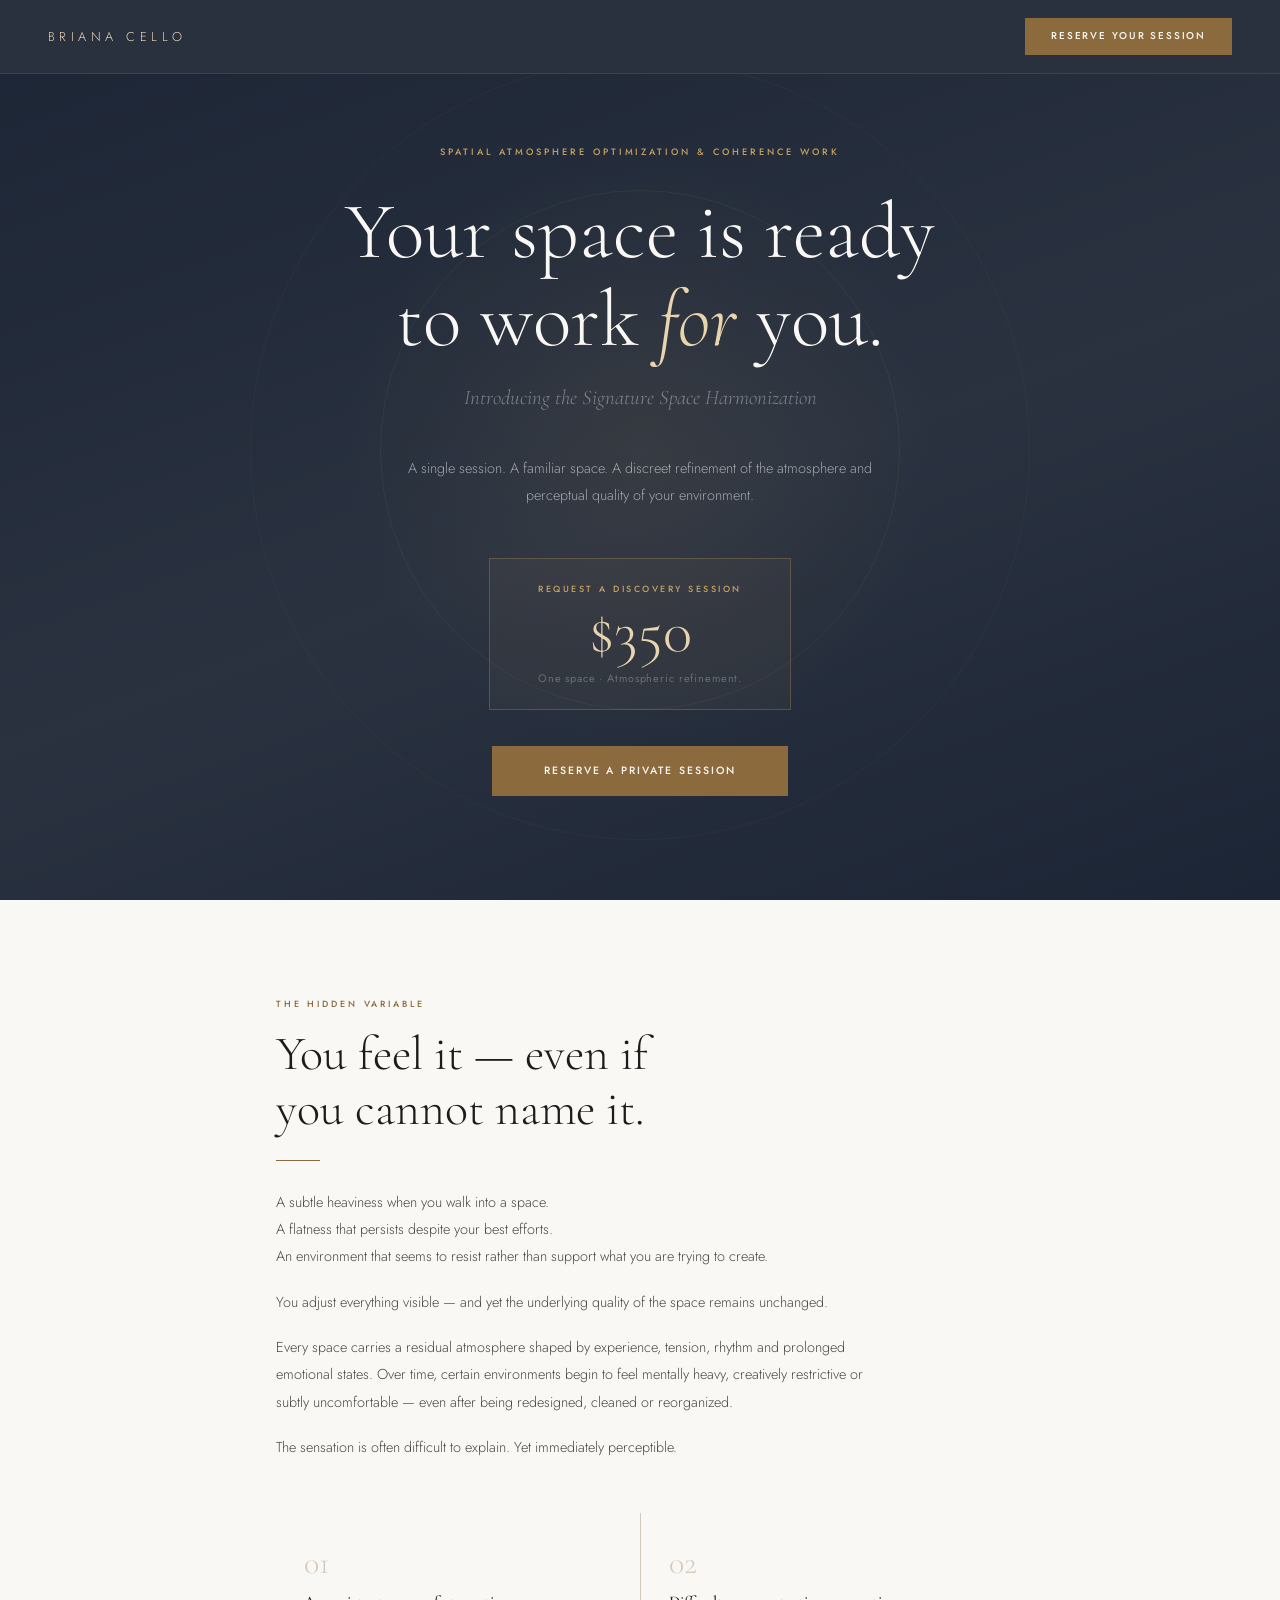
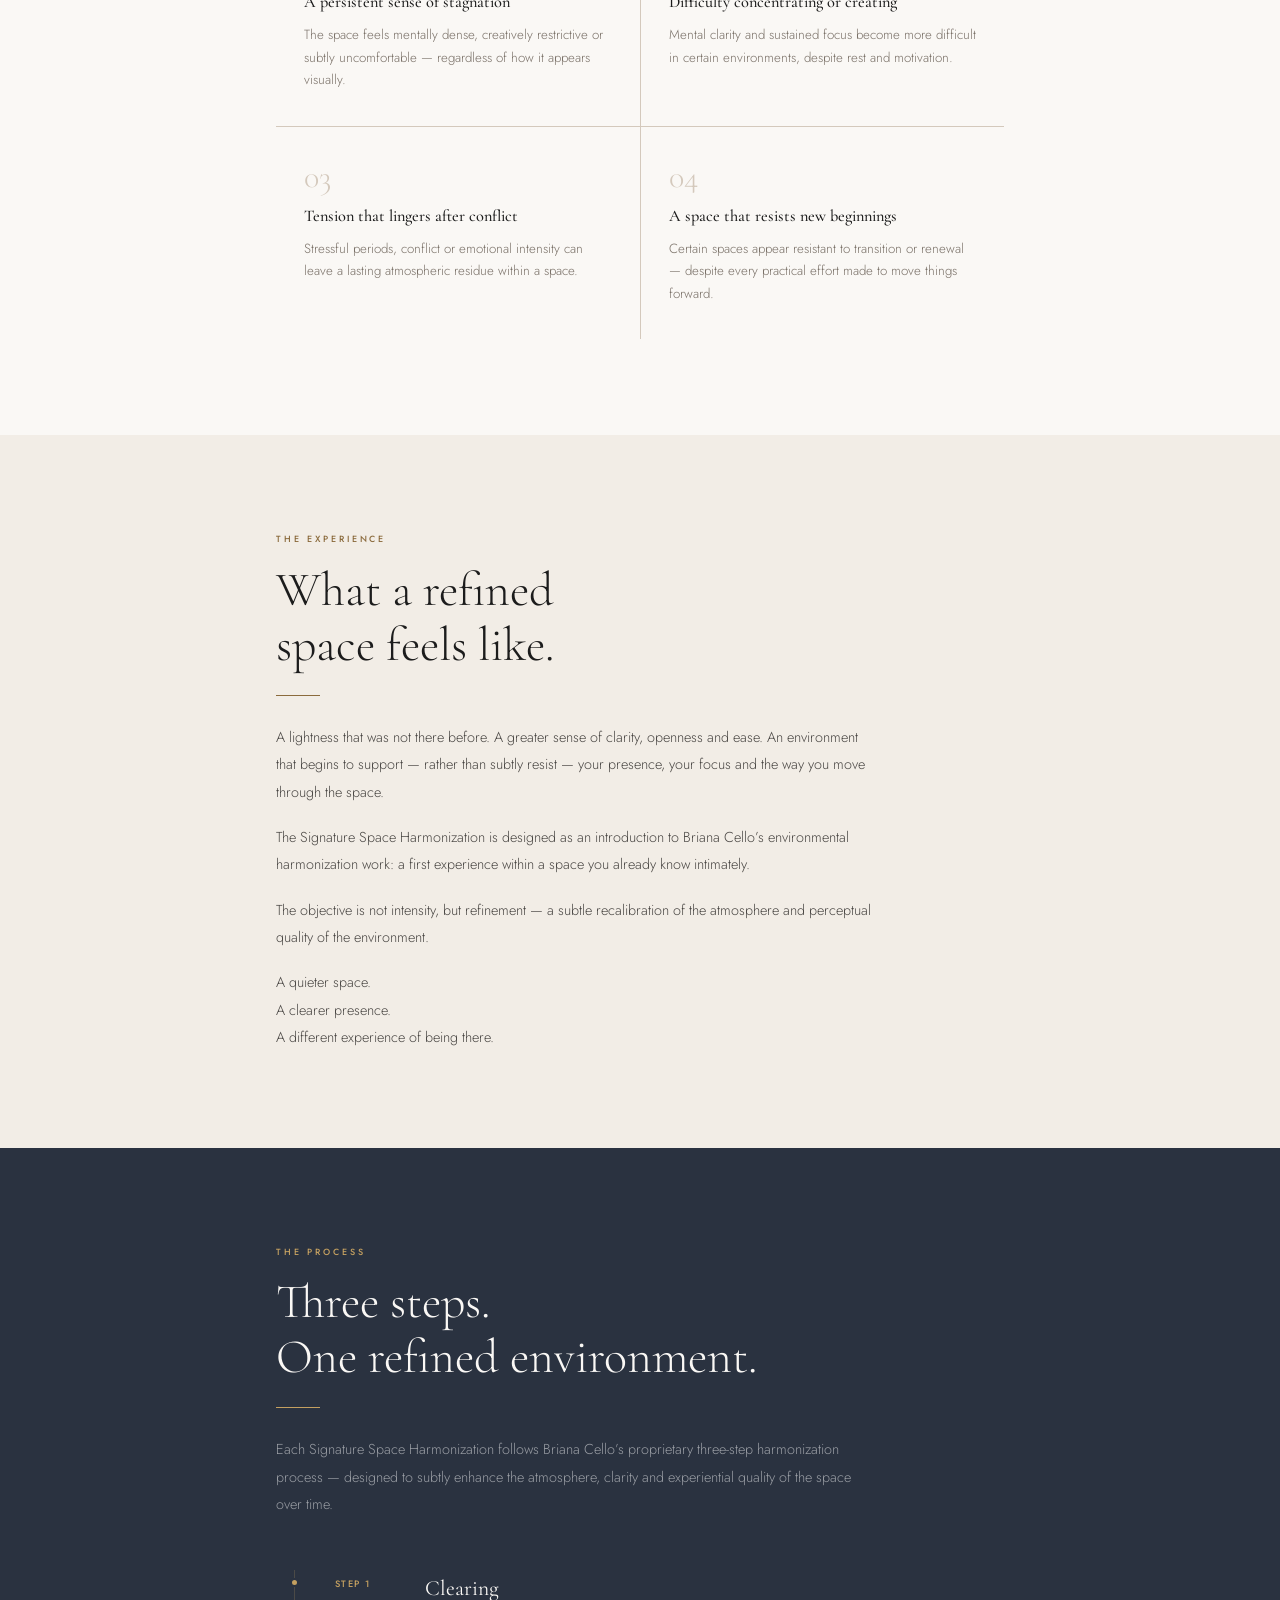
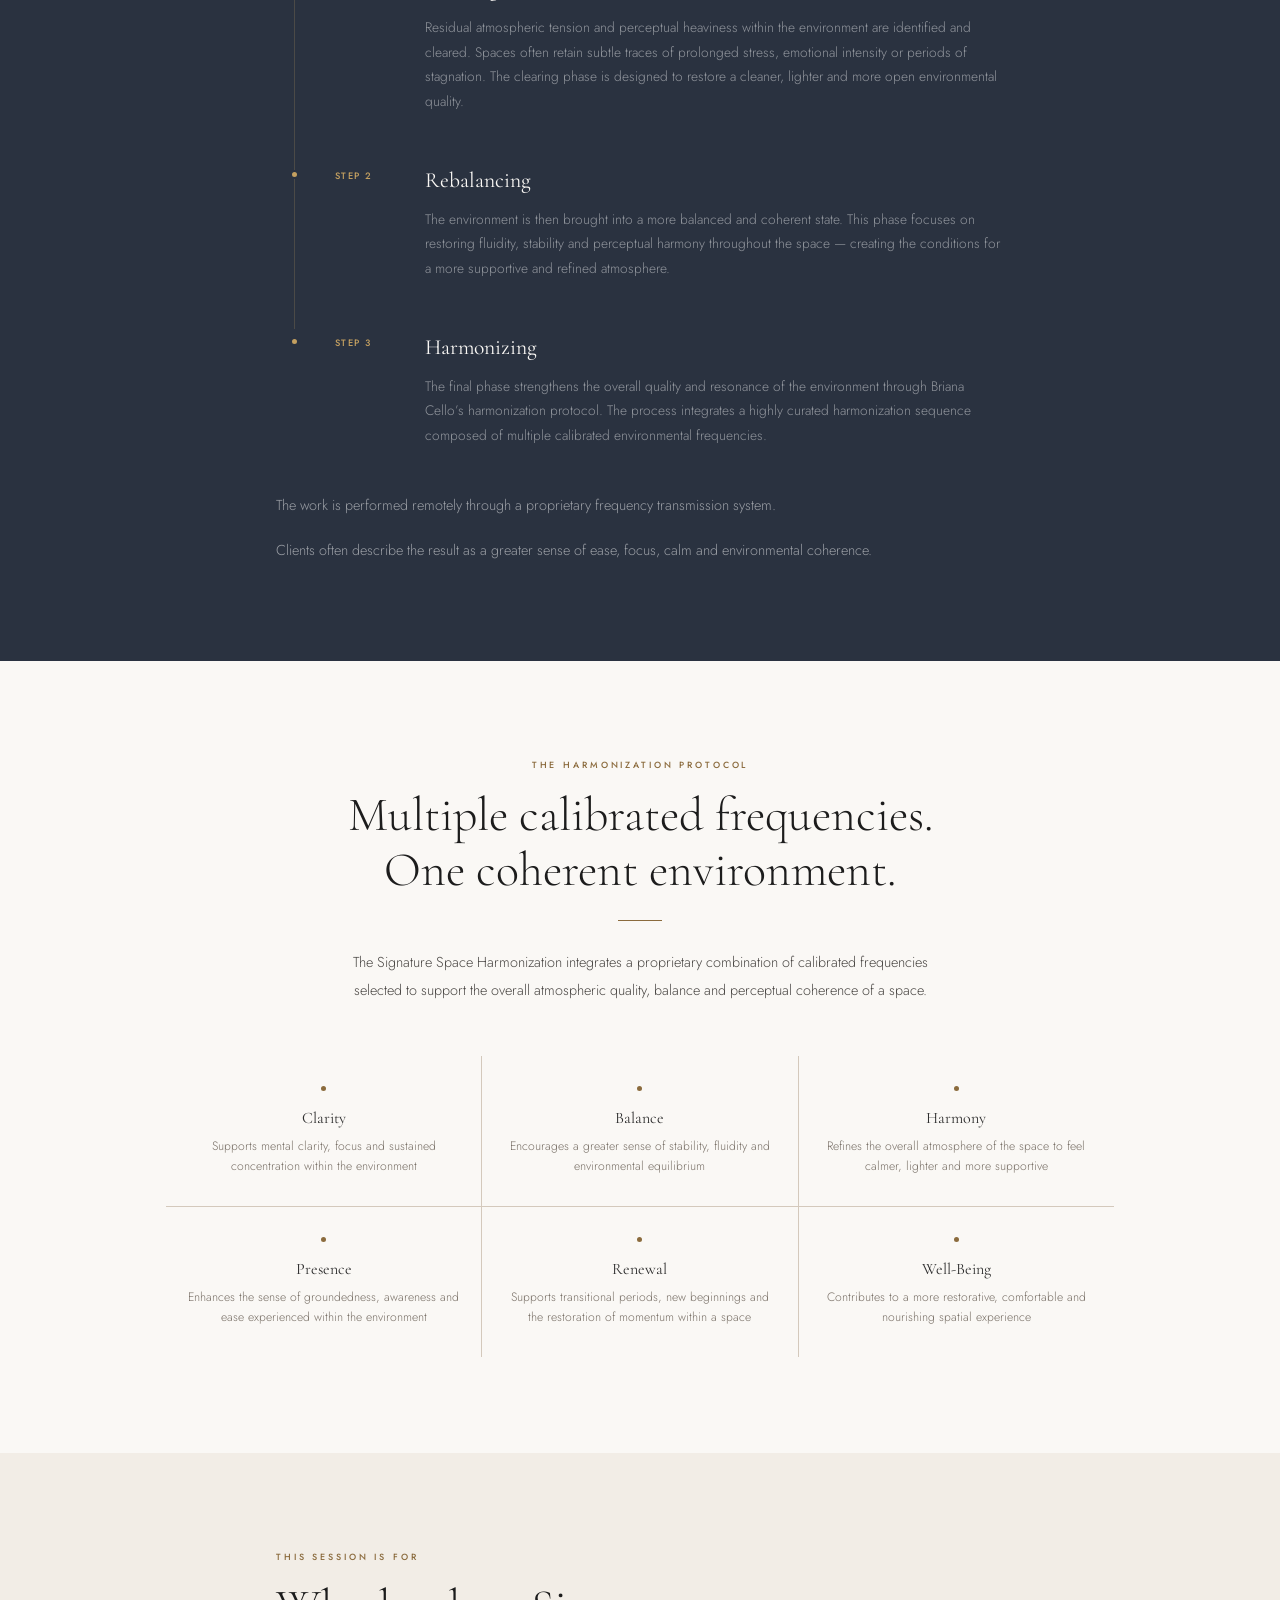
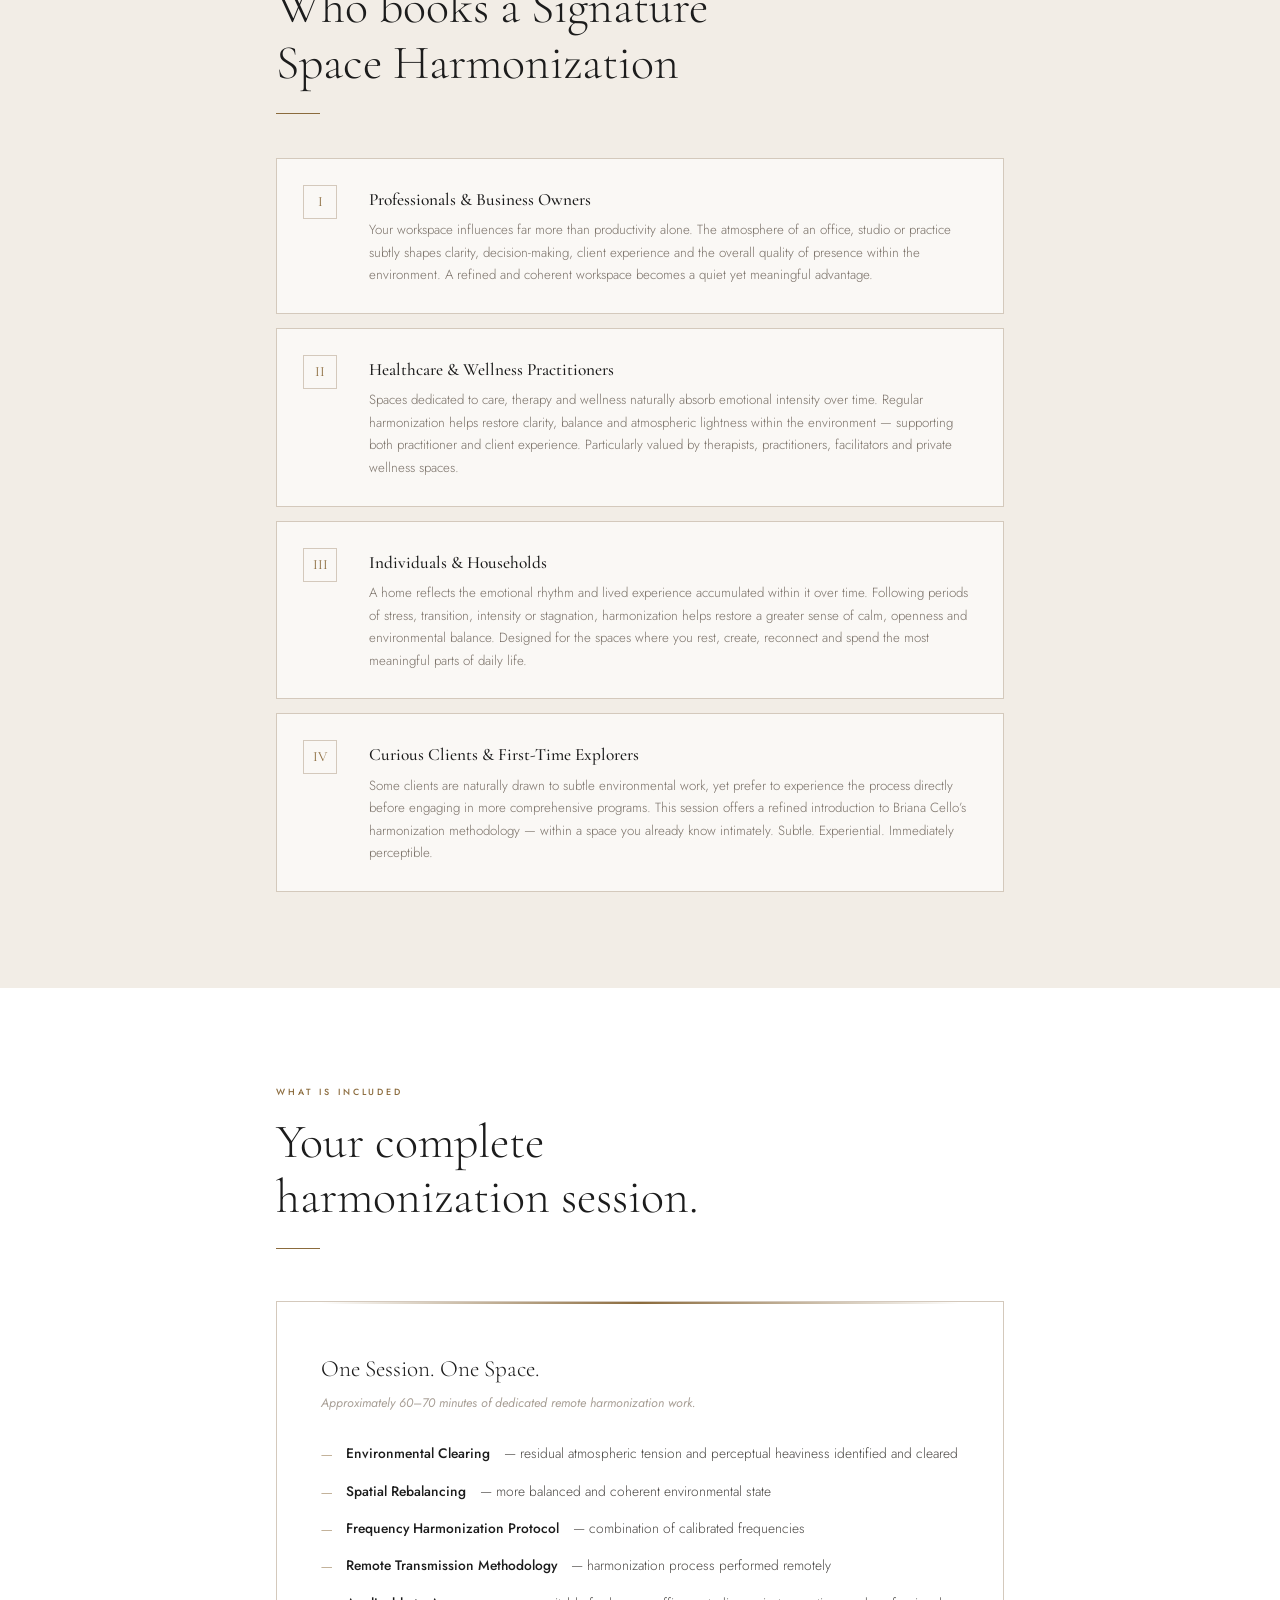
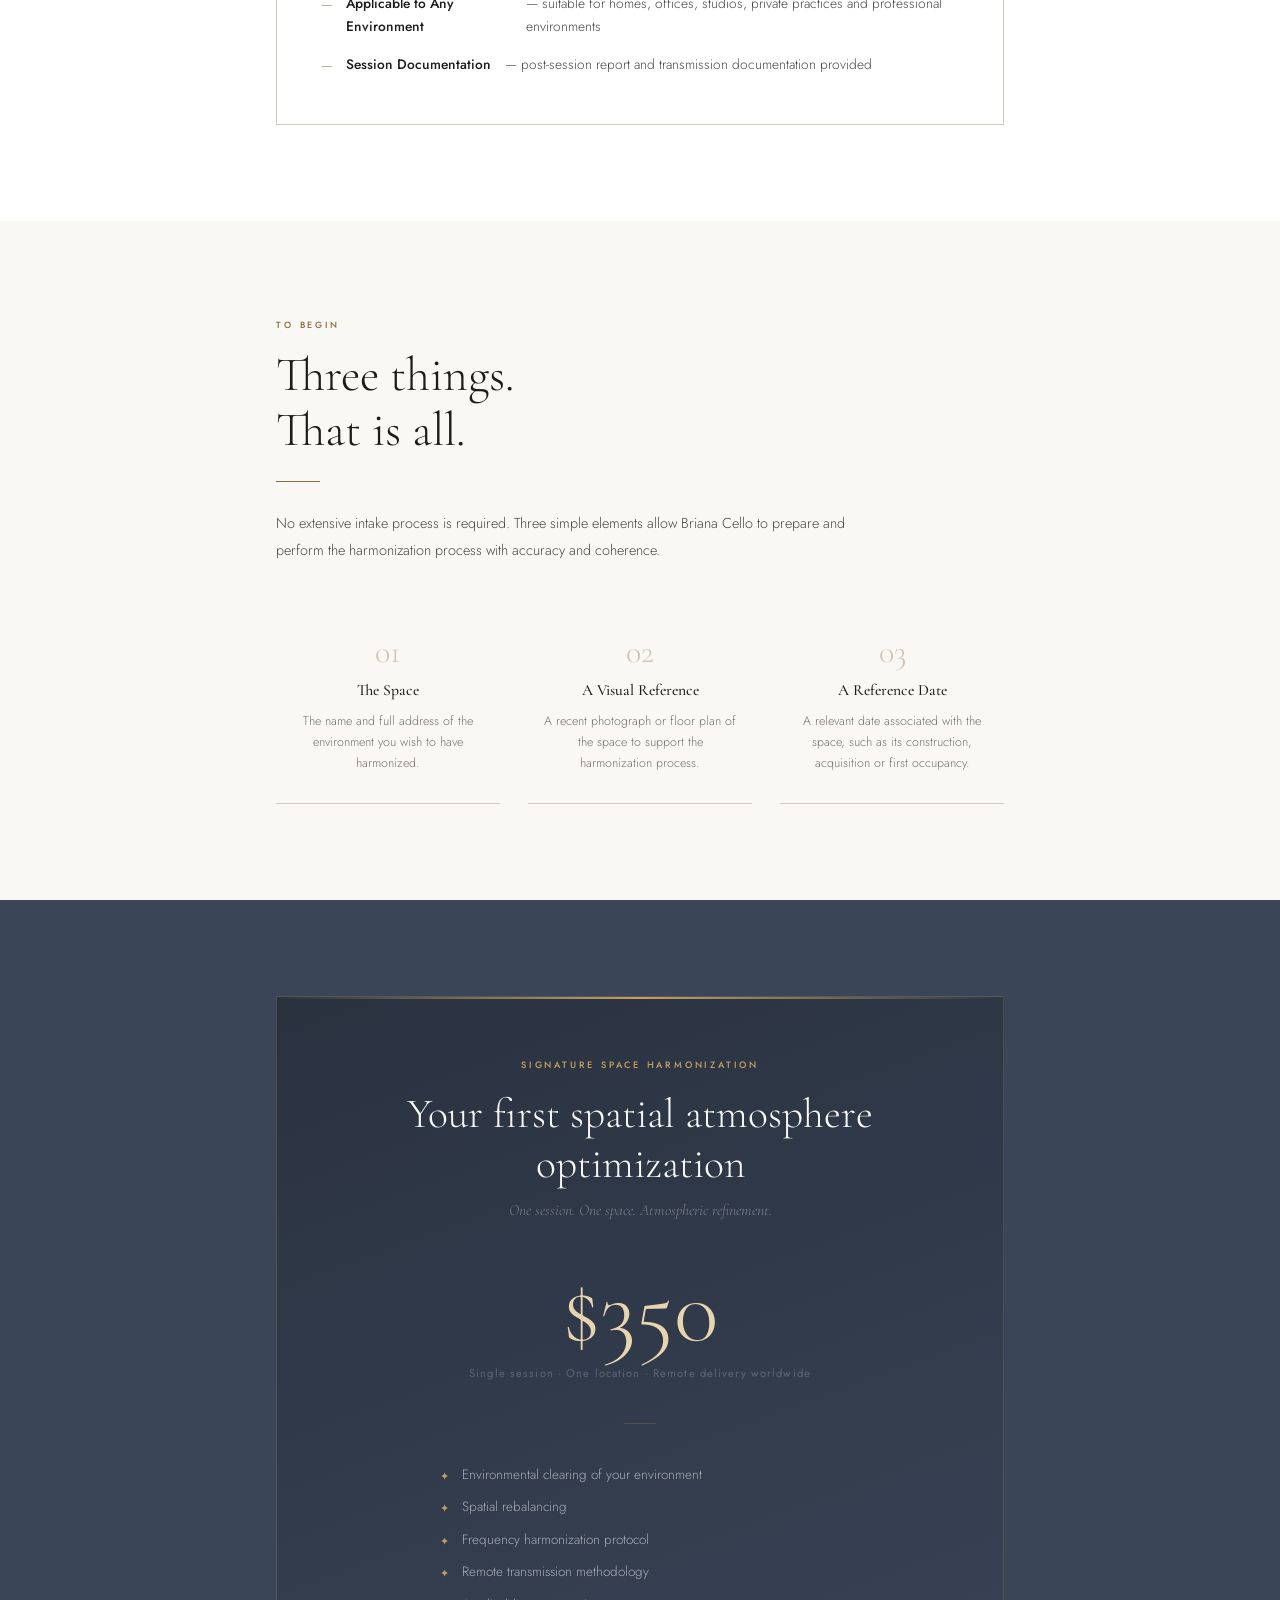
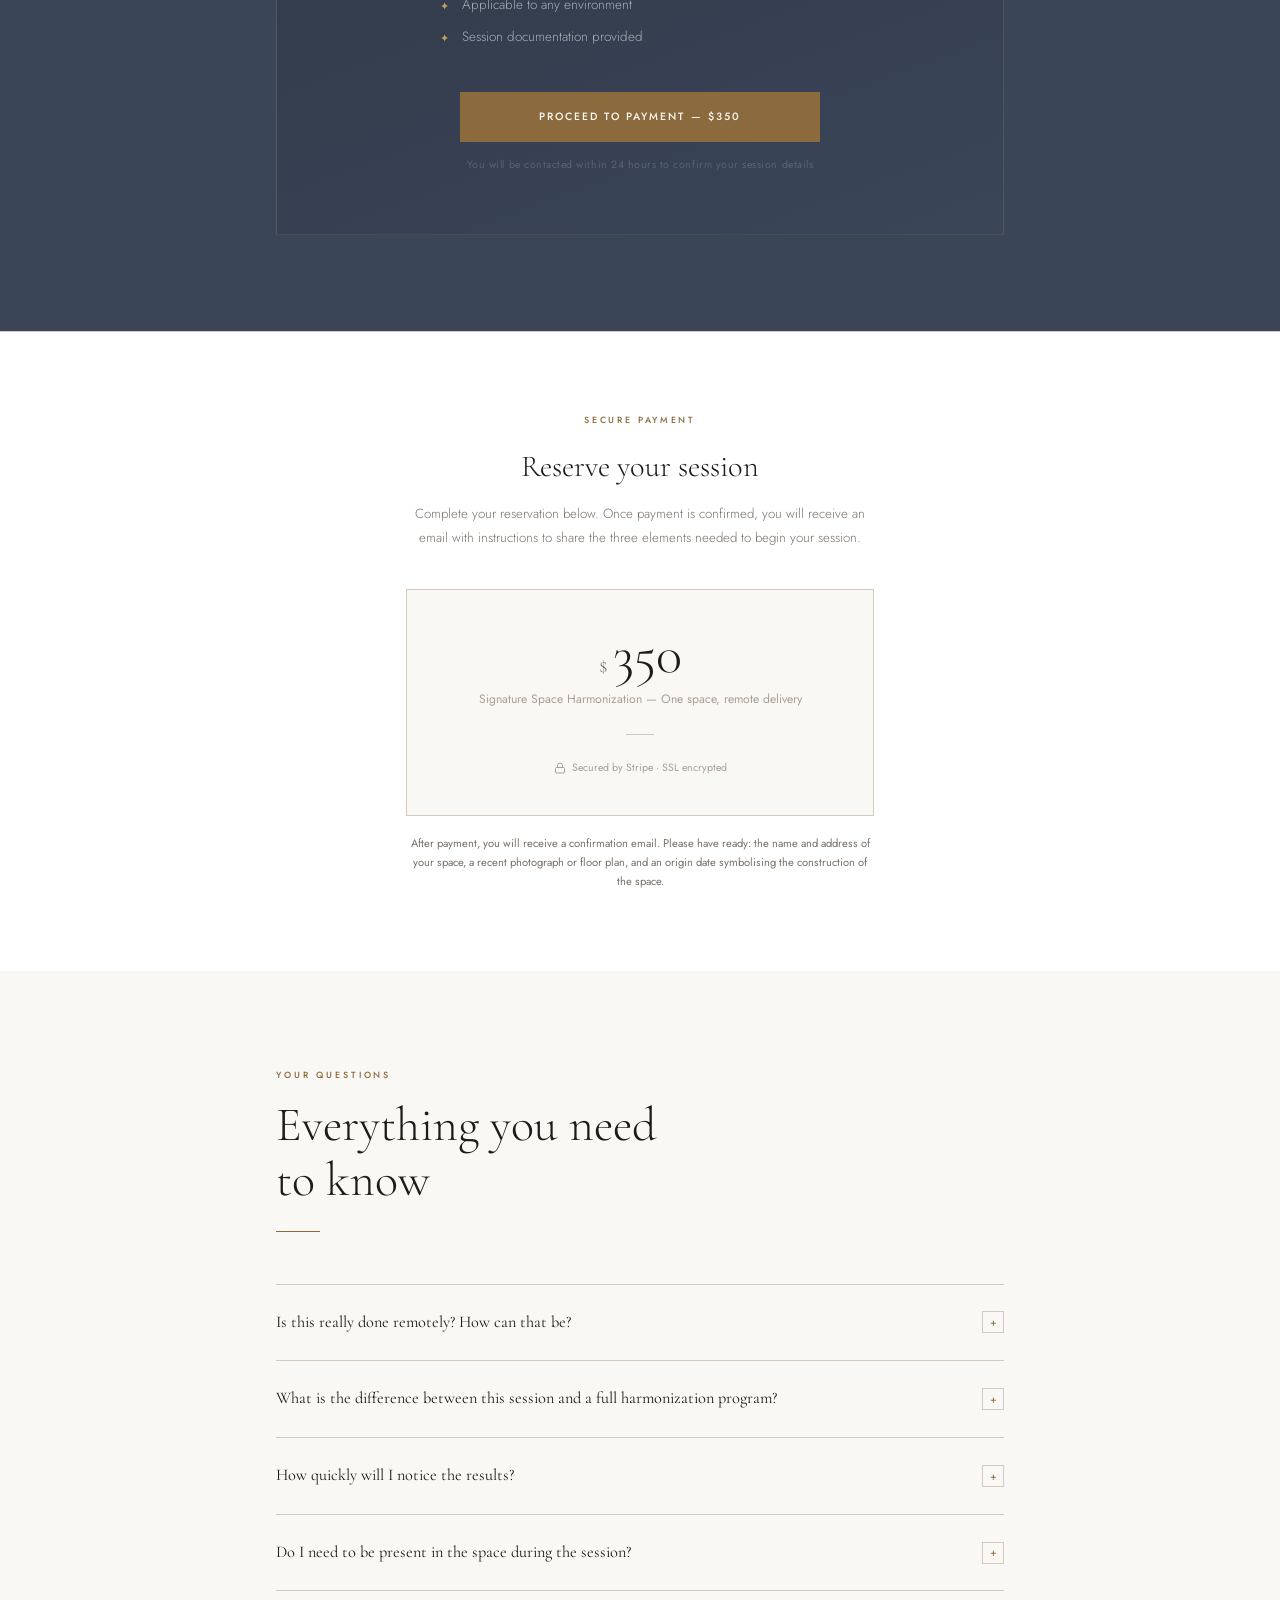
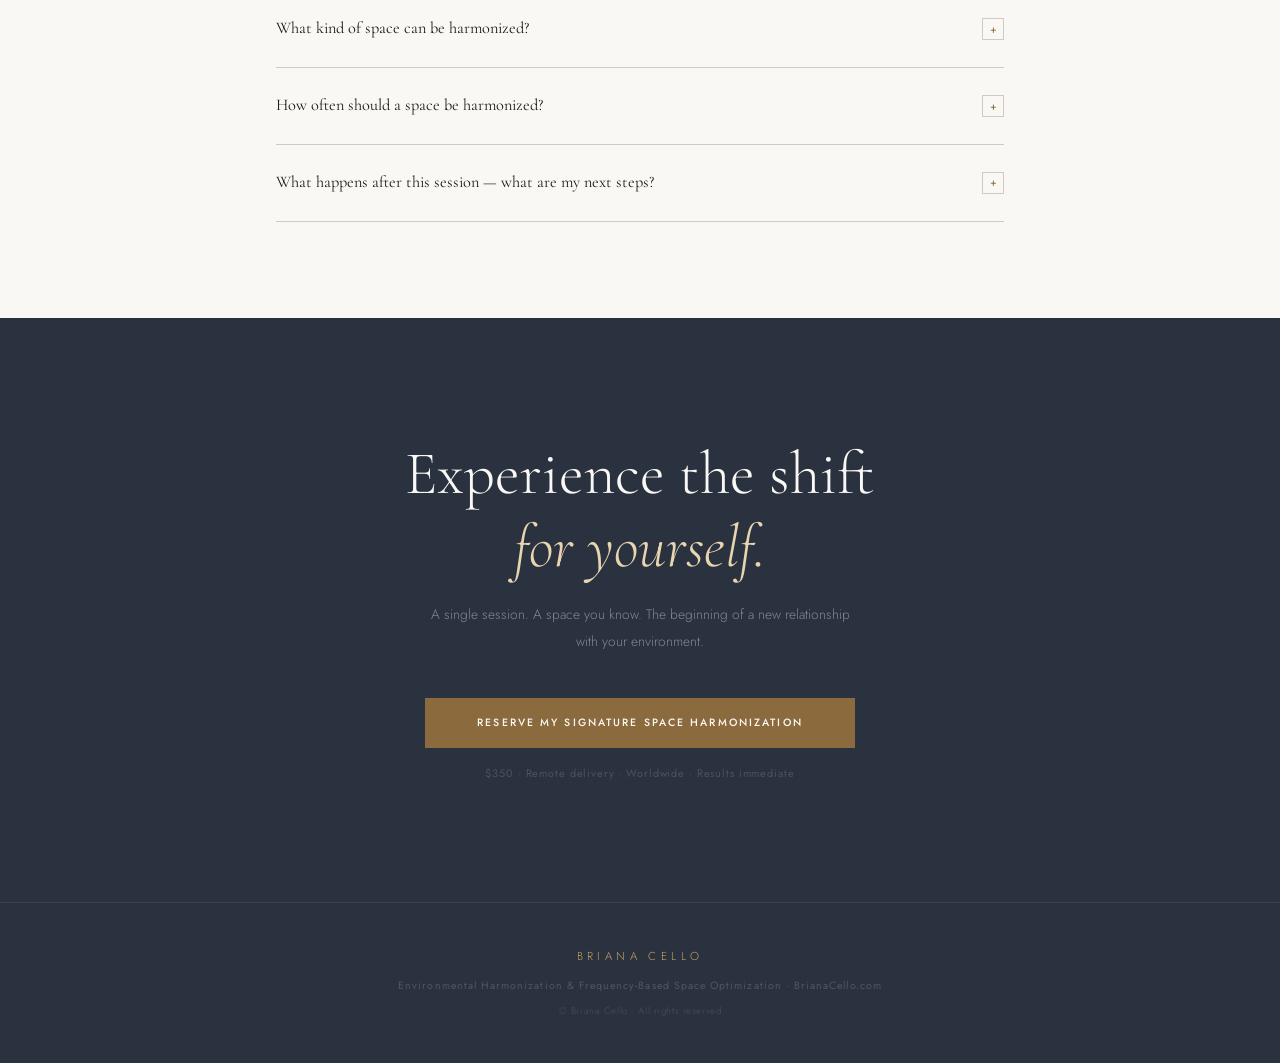
==== commit 5ea512b8: "Update index.html" ====
--- a/index.html
+++ b/index.html
@@ -322,7 +322,7 @@
     <div class="price-badge">
       <span class="price-label">Request A Discovery Session</span>
       <span class="price-amount">$350</span>
-      <span class="price-sub">One space · Harmonizing &amp; recalibrating</span>
+      <span class="price-sub">One space · Atmospheric refinement.</span>
     </div>
     <br/>
     <a href="#payment" class="btn">Reserve a Private Session</a>
@@ -522,18 +522,18 @@
   <div class="container">
     <div class="offer-card">
       <span class="offer-label">Signature Space Harmonization</span>
-      <h2 class="offer-title">Your first frequency experience</h2>
-      <p class="offer-tagline">One session. One space. Experience transformation.</p>
+      <h2 class="offer-title">Your first spatial atmosphere optimization</h2>
+      <p class="offer-tagline">One session. One space. Atmospheric refinement.</p>
       <div class="offer-price">$350</div>
       <p class="offer-note">Single session · One location · Remote delivery worldwide</p>
       <div class="offer-divider"></div>
       <div class="offer-list">
-        <div class="offer-item"><span class="mk">✦</span><span>Environmental clearing of your chosen space</span></div>
+        <div class="offer-item"><span class="mk">✦</span><span>Environmental clearing of your environment</span></div>
         <div class="offer-item"><span class="mk">✦</span><span>Spatial rebalancing</span></div>
         <div class="offer-item"><span class="mk">✦</span><span>Frequency harmonization protocol</span></div>
         <div class="offer-item"><span class="mk">✦</span><span>Remote transmission methodology</span></div>
         <div class="offer-item"><span class="mk">✦</span><span>Applicable to any environment</span></div>
-        <div class="offer-item"><span class="mk">✦</span><span>Session documentation provided post-session</span></div>
+        <div class="offer-item"><span class="mk">✦</span><span>Session documentation provided</span></div>
       </div>
       <a href="#payment" class="btn btn--full">Proceed to Payment — $350</a>
       <p class="offer-sub-note">You will be contacted within 24 hours to confirm your session details</p>
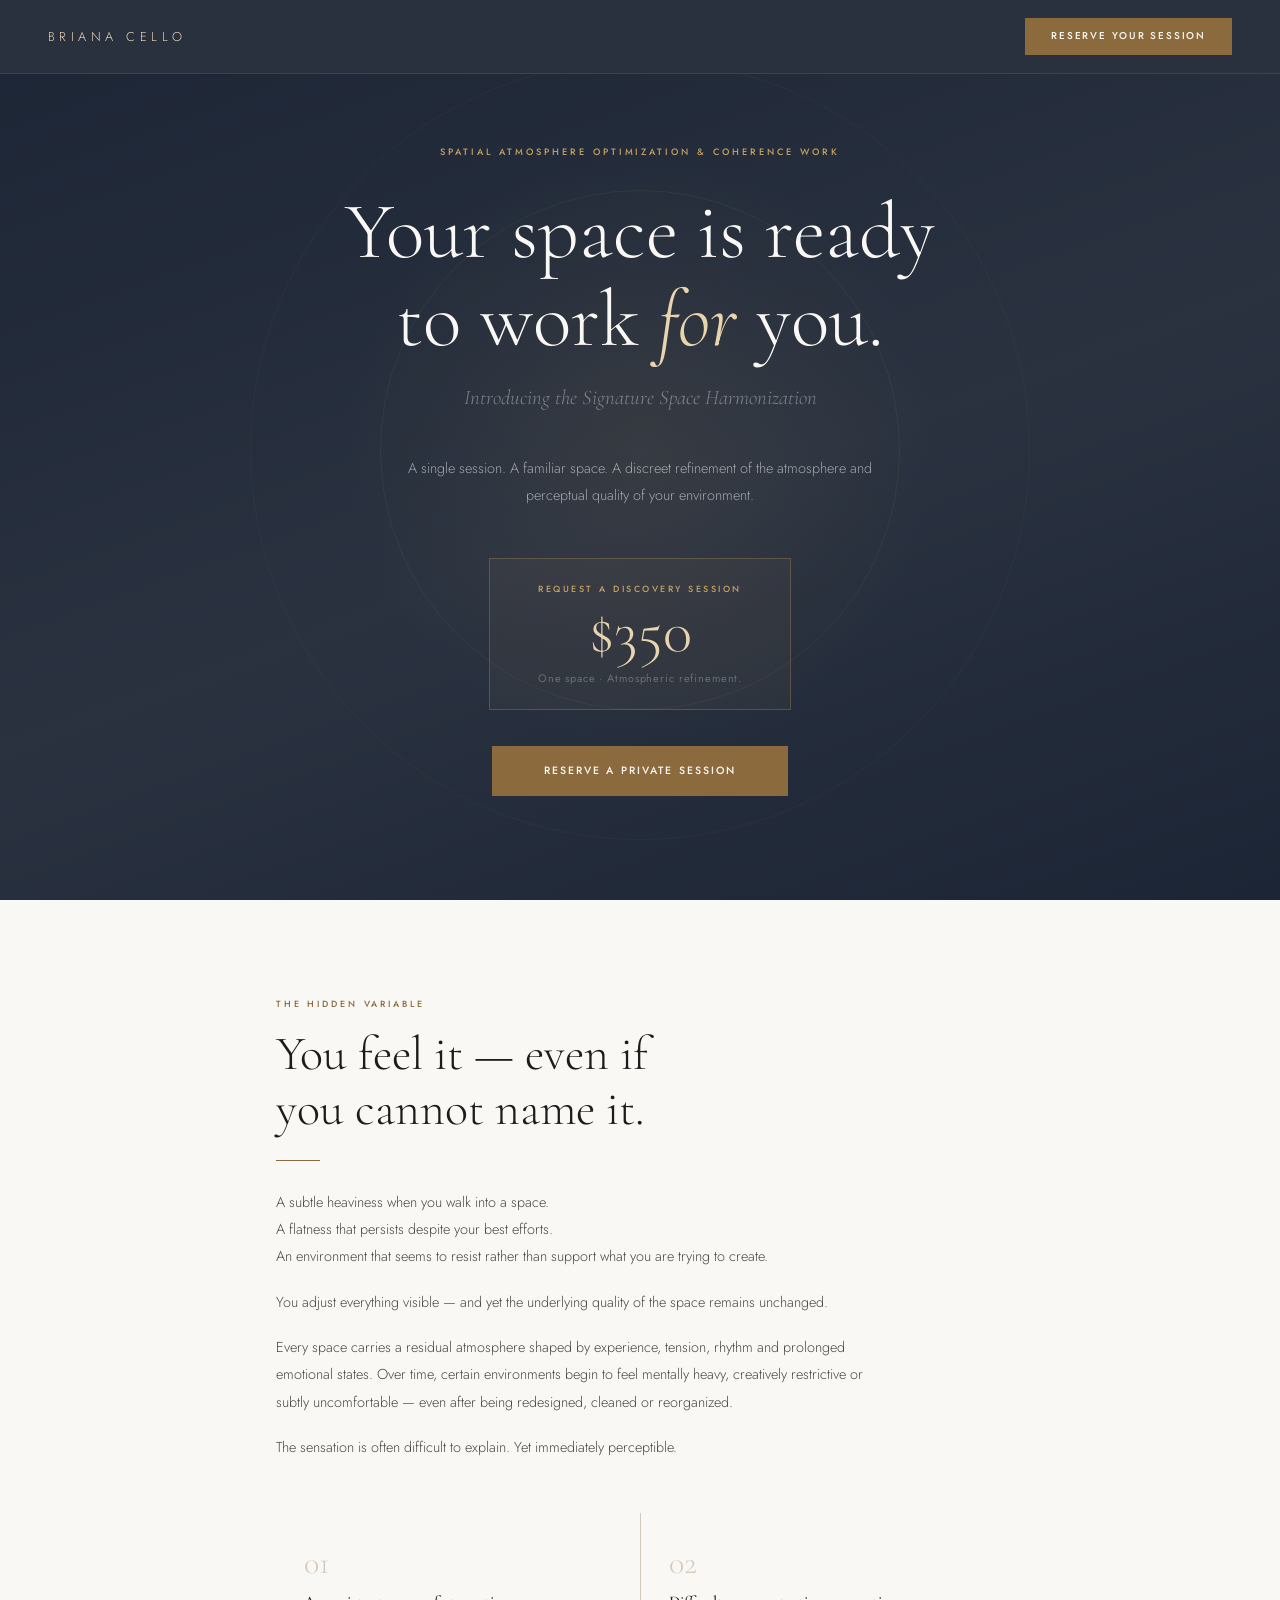
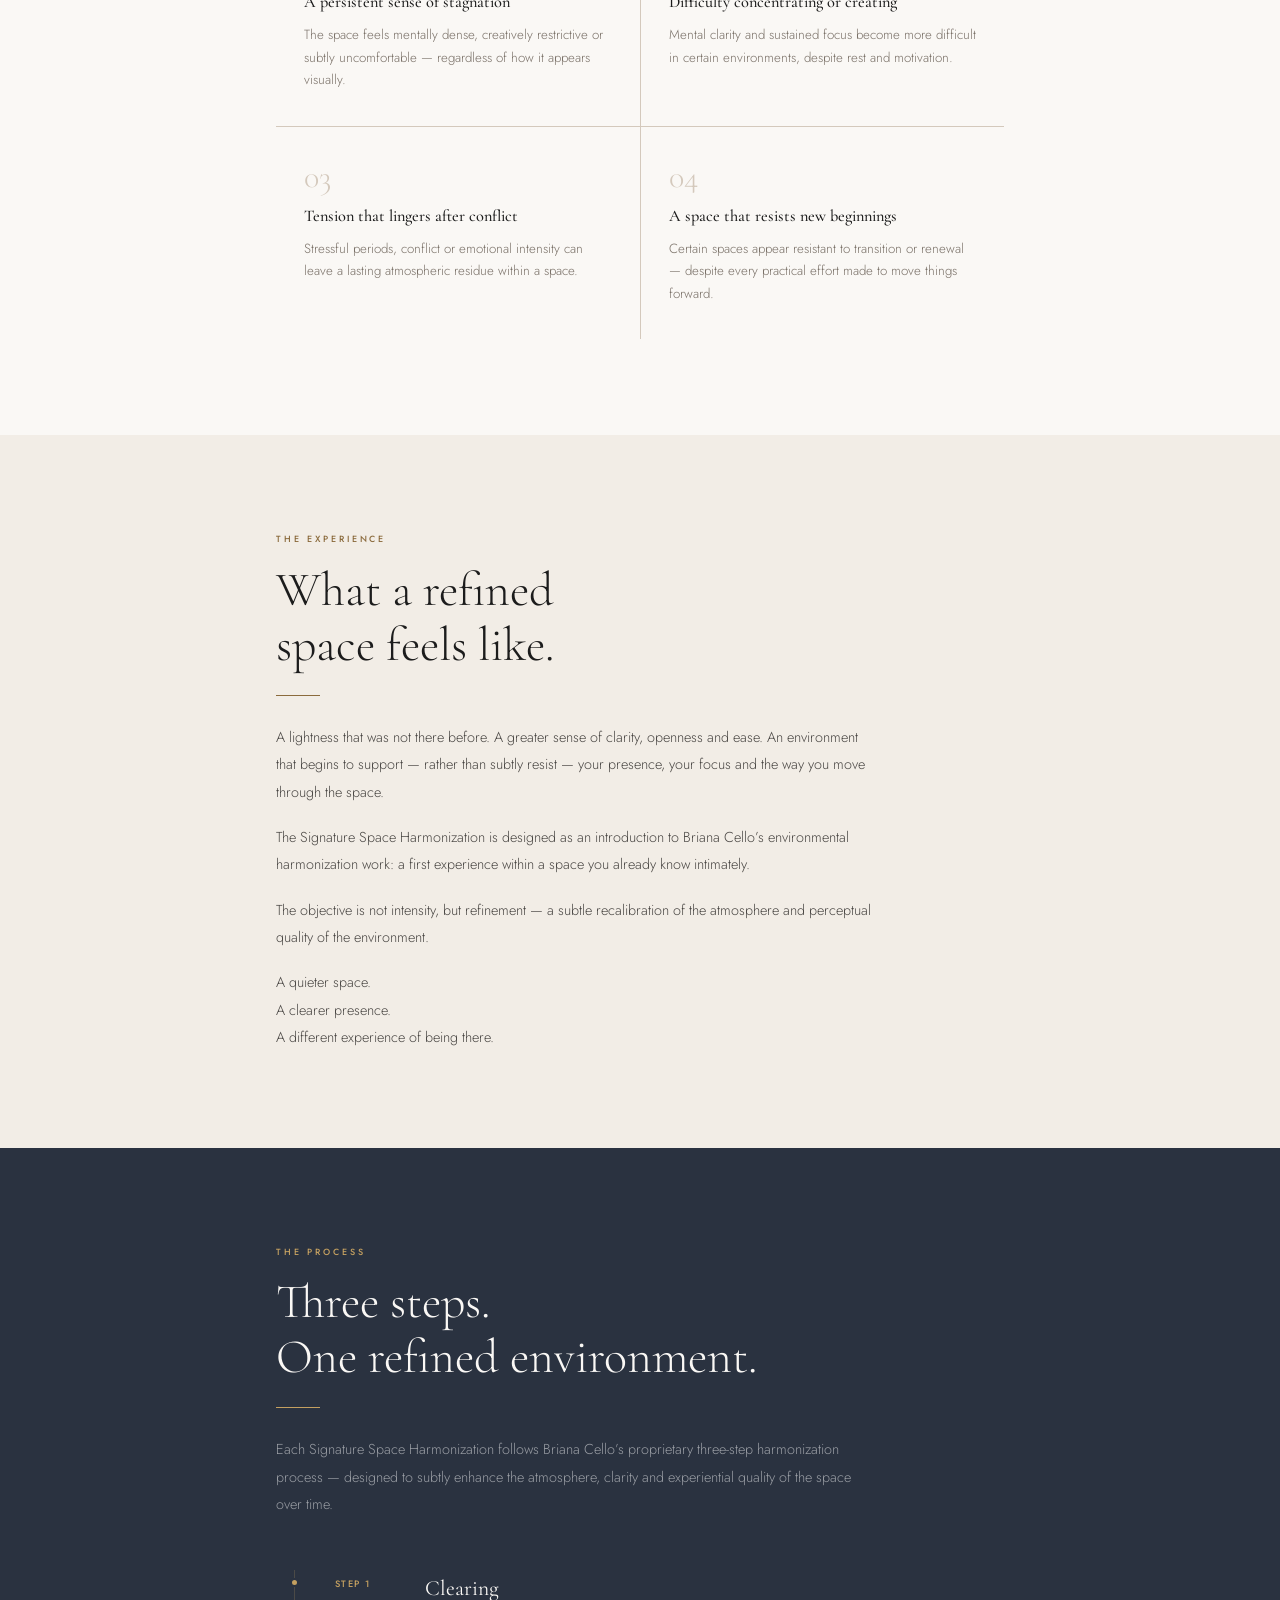
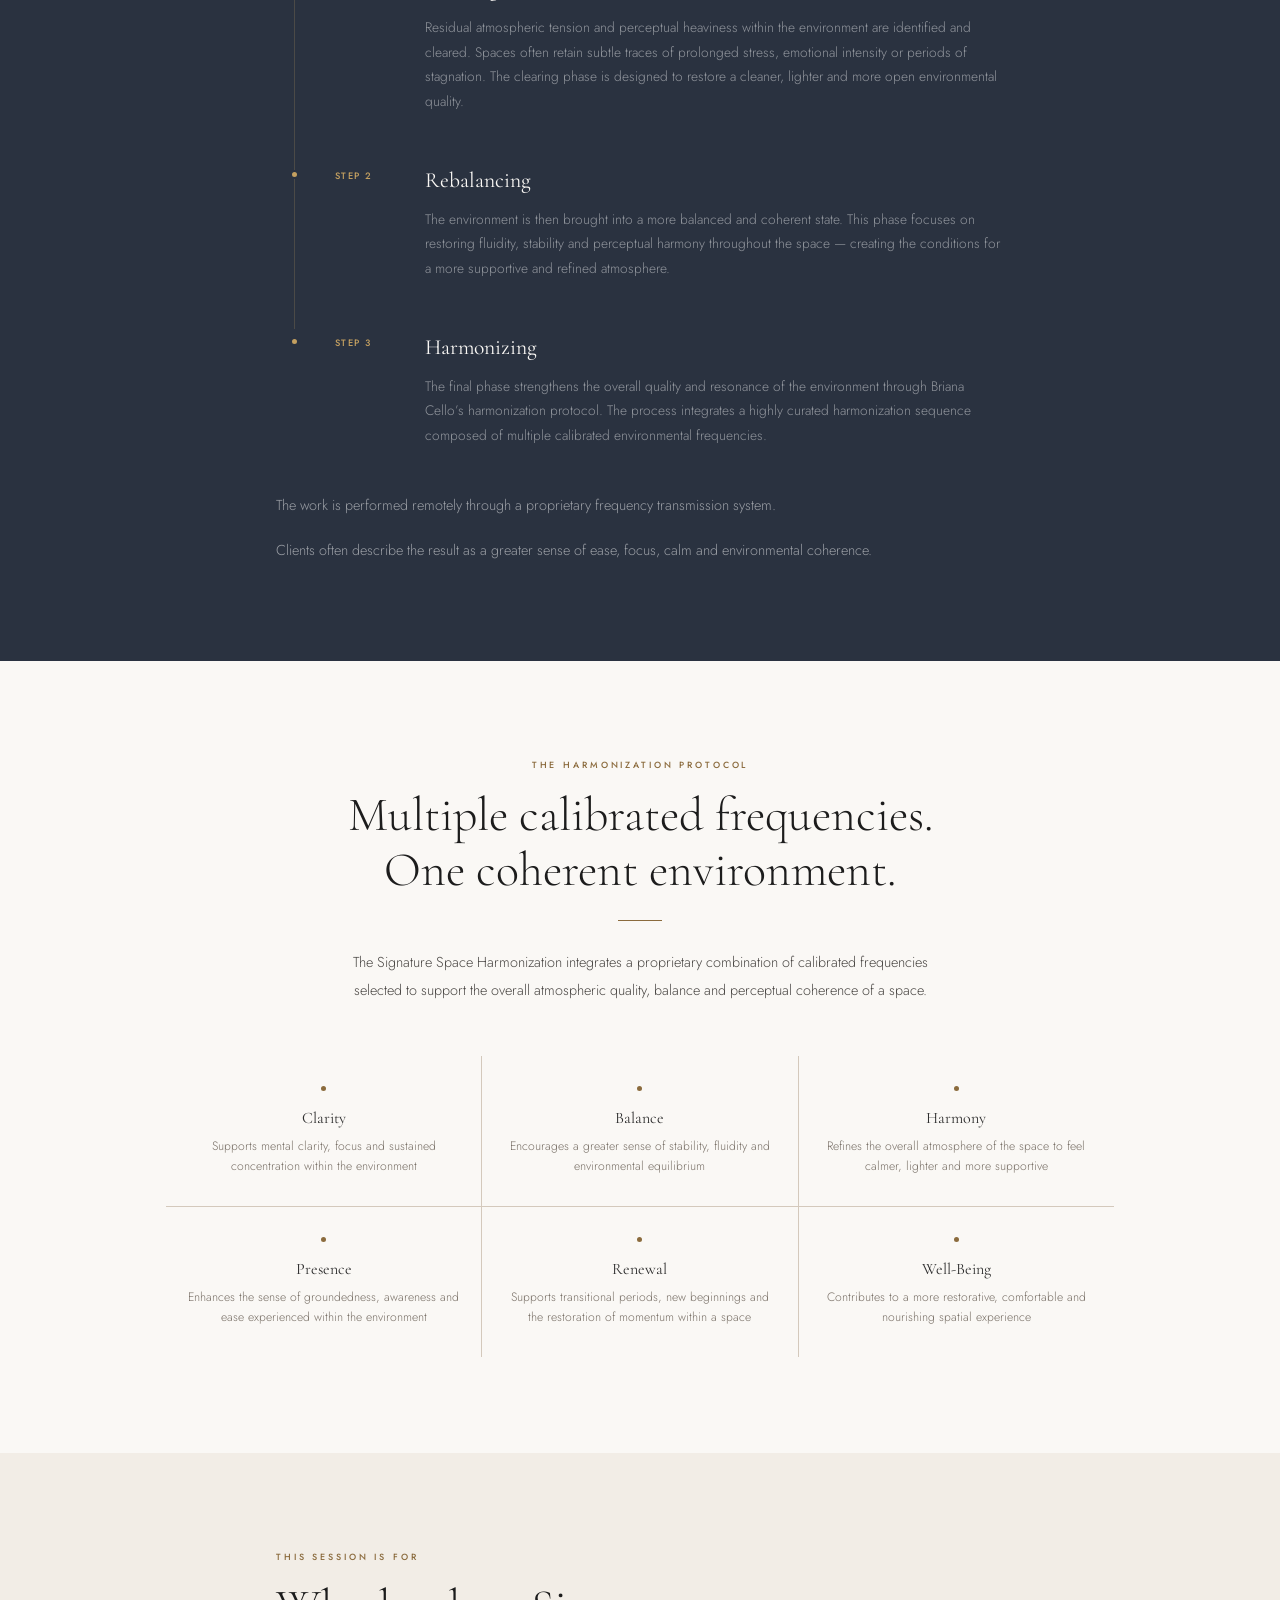
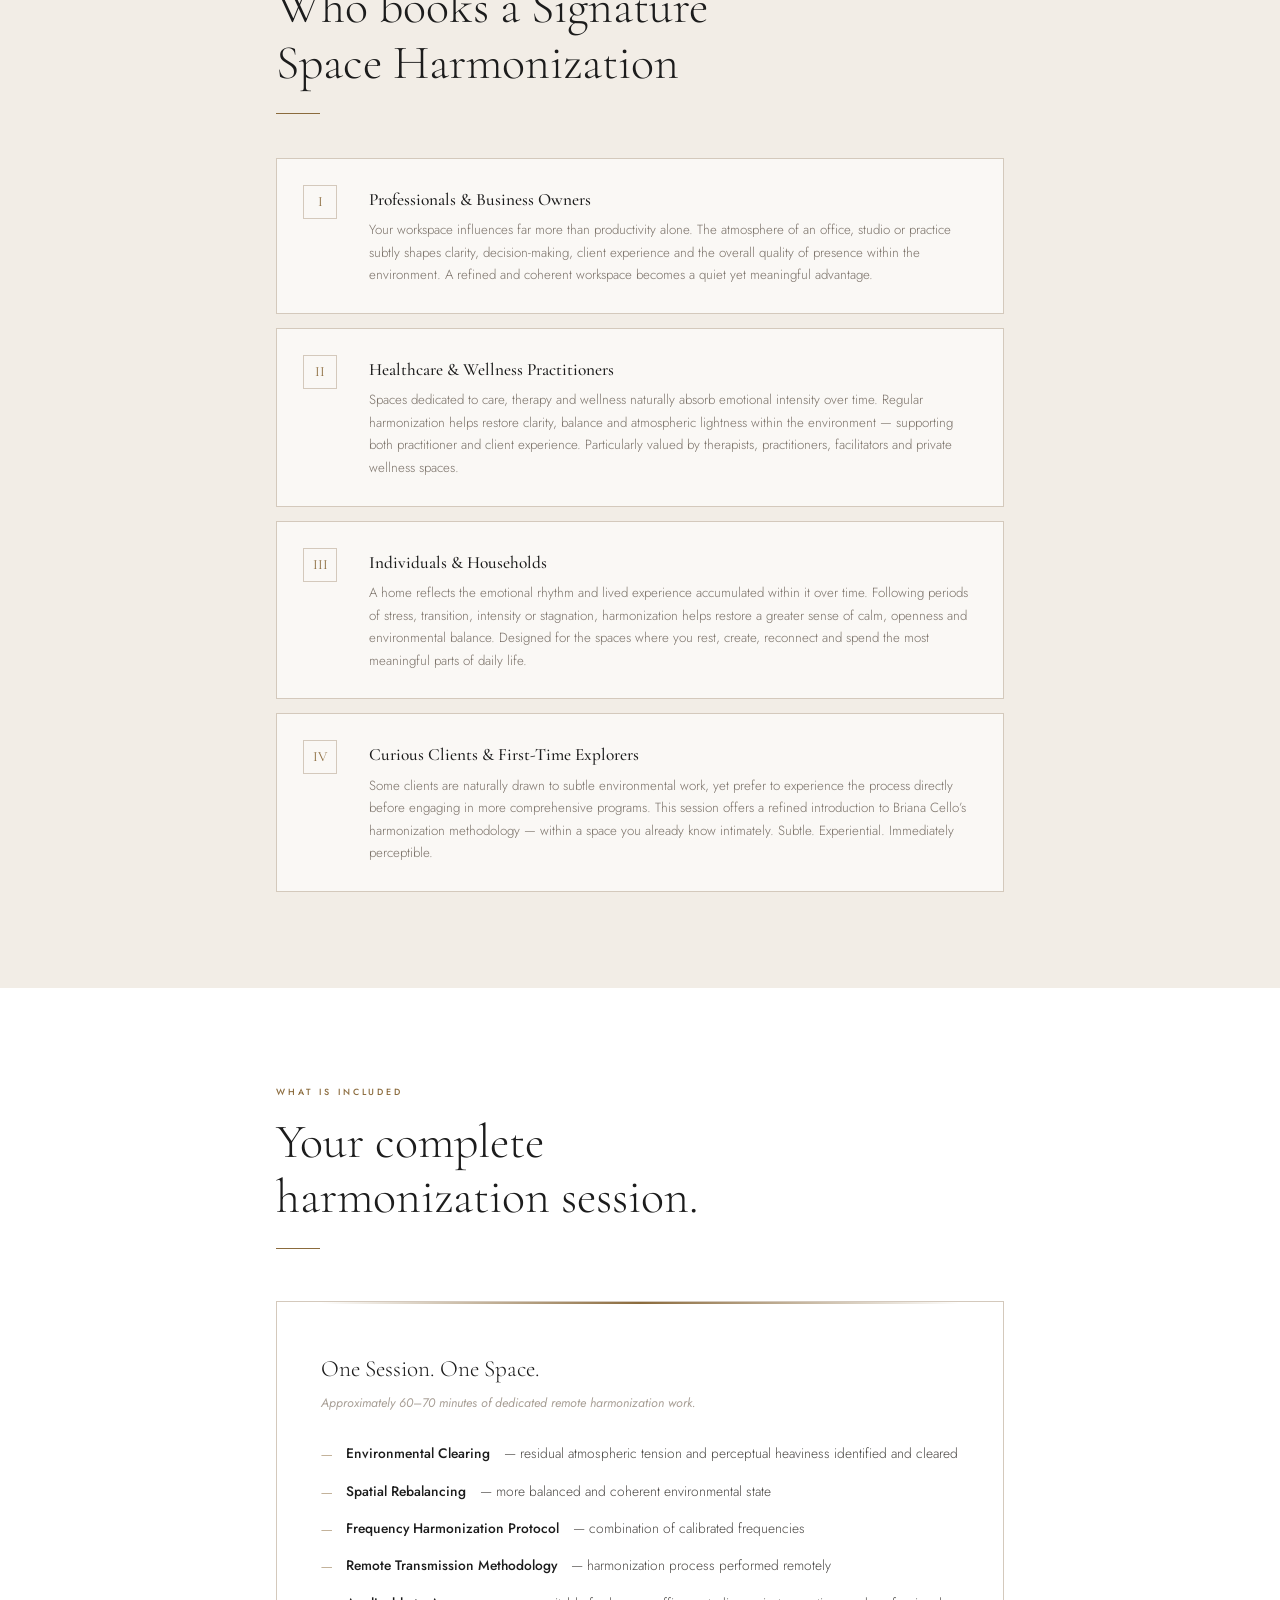
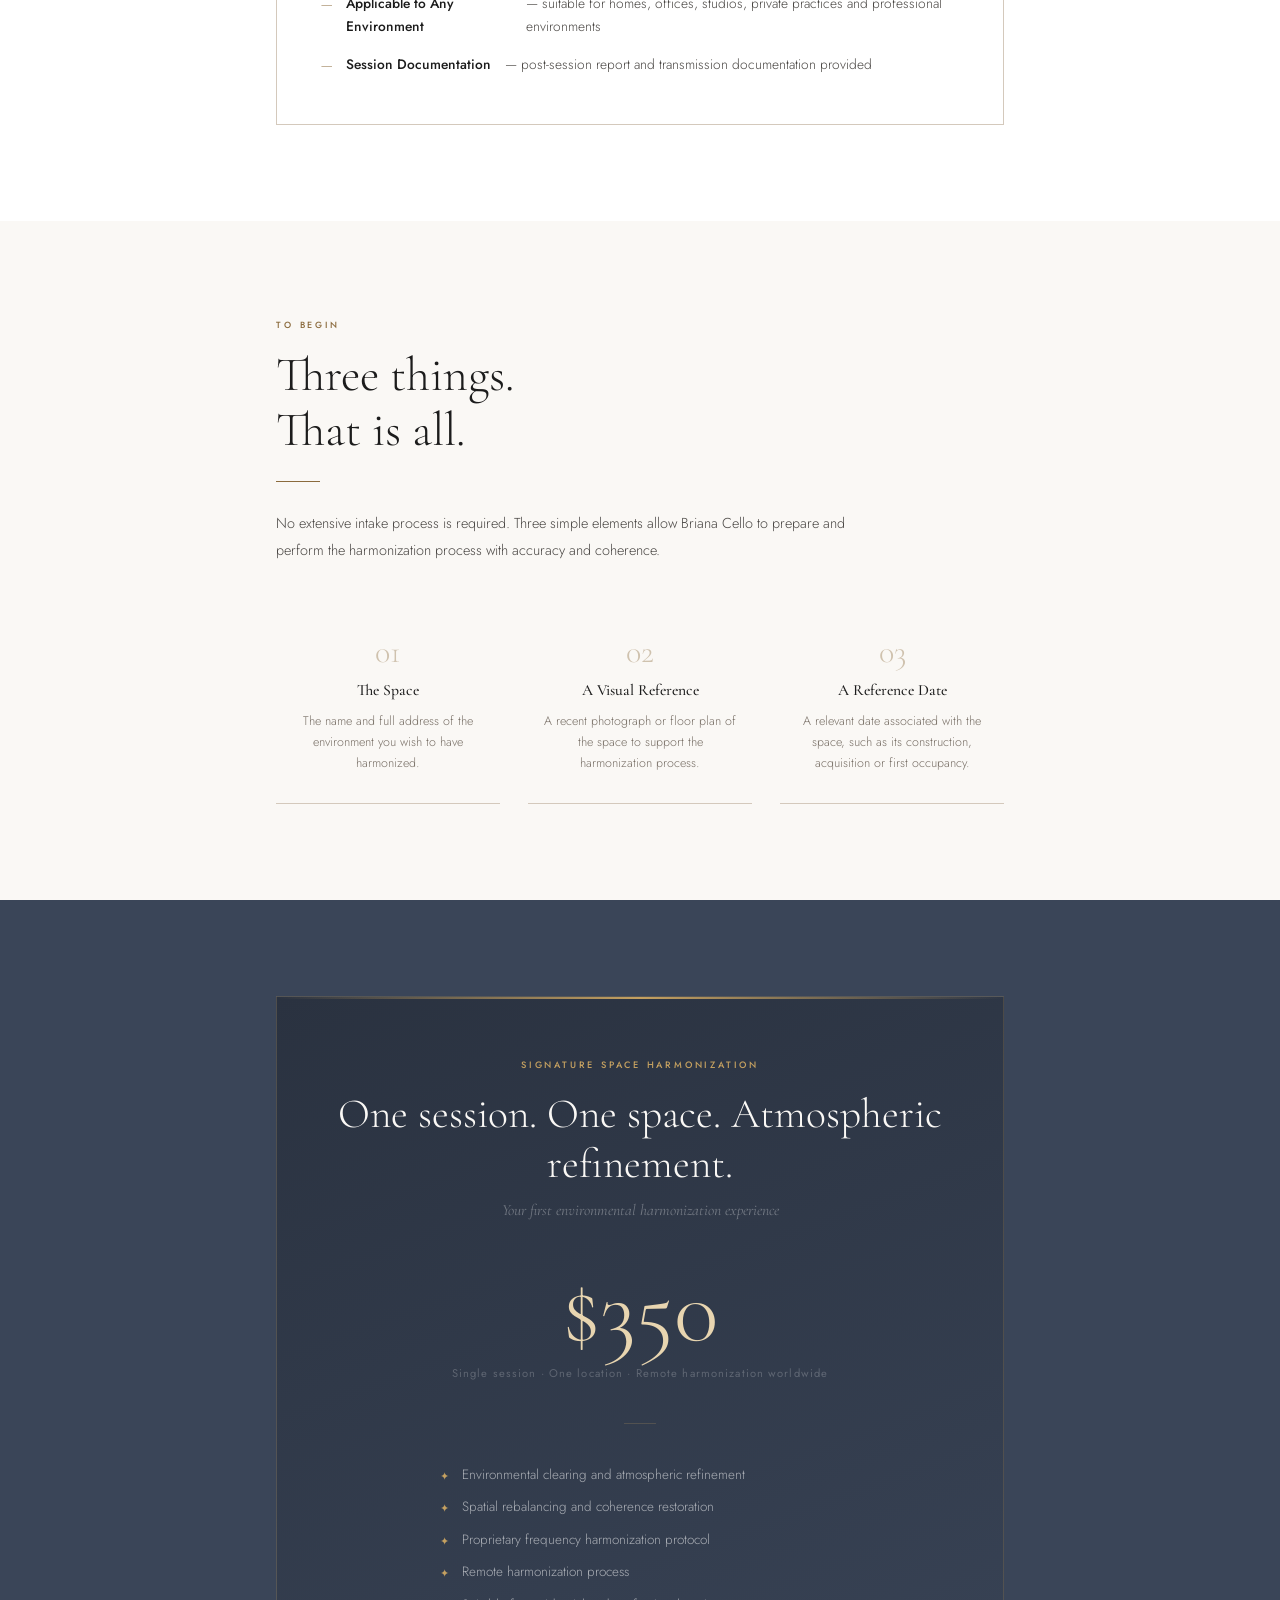
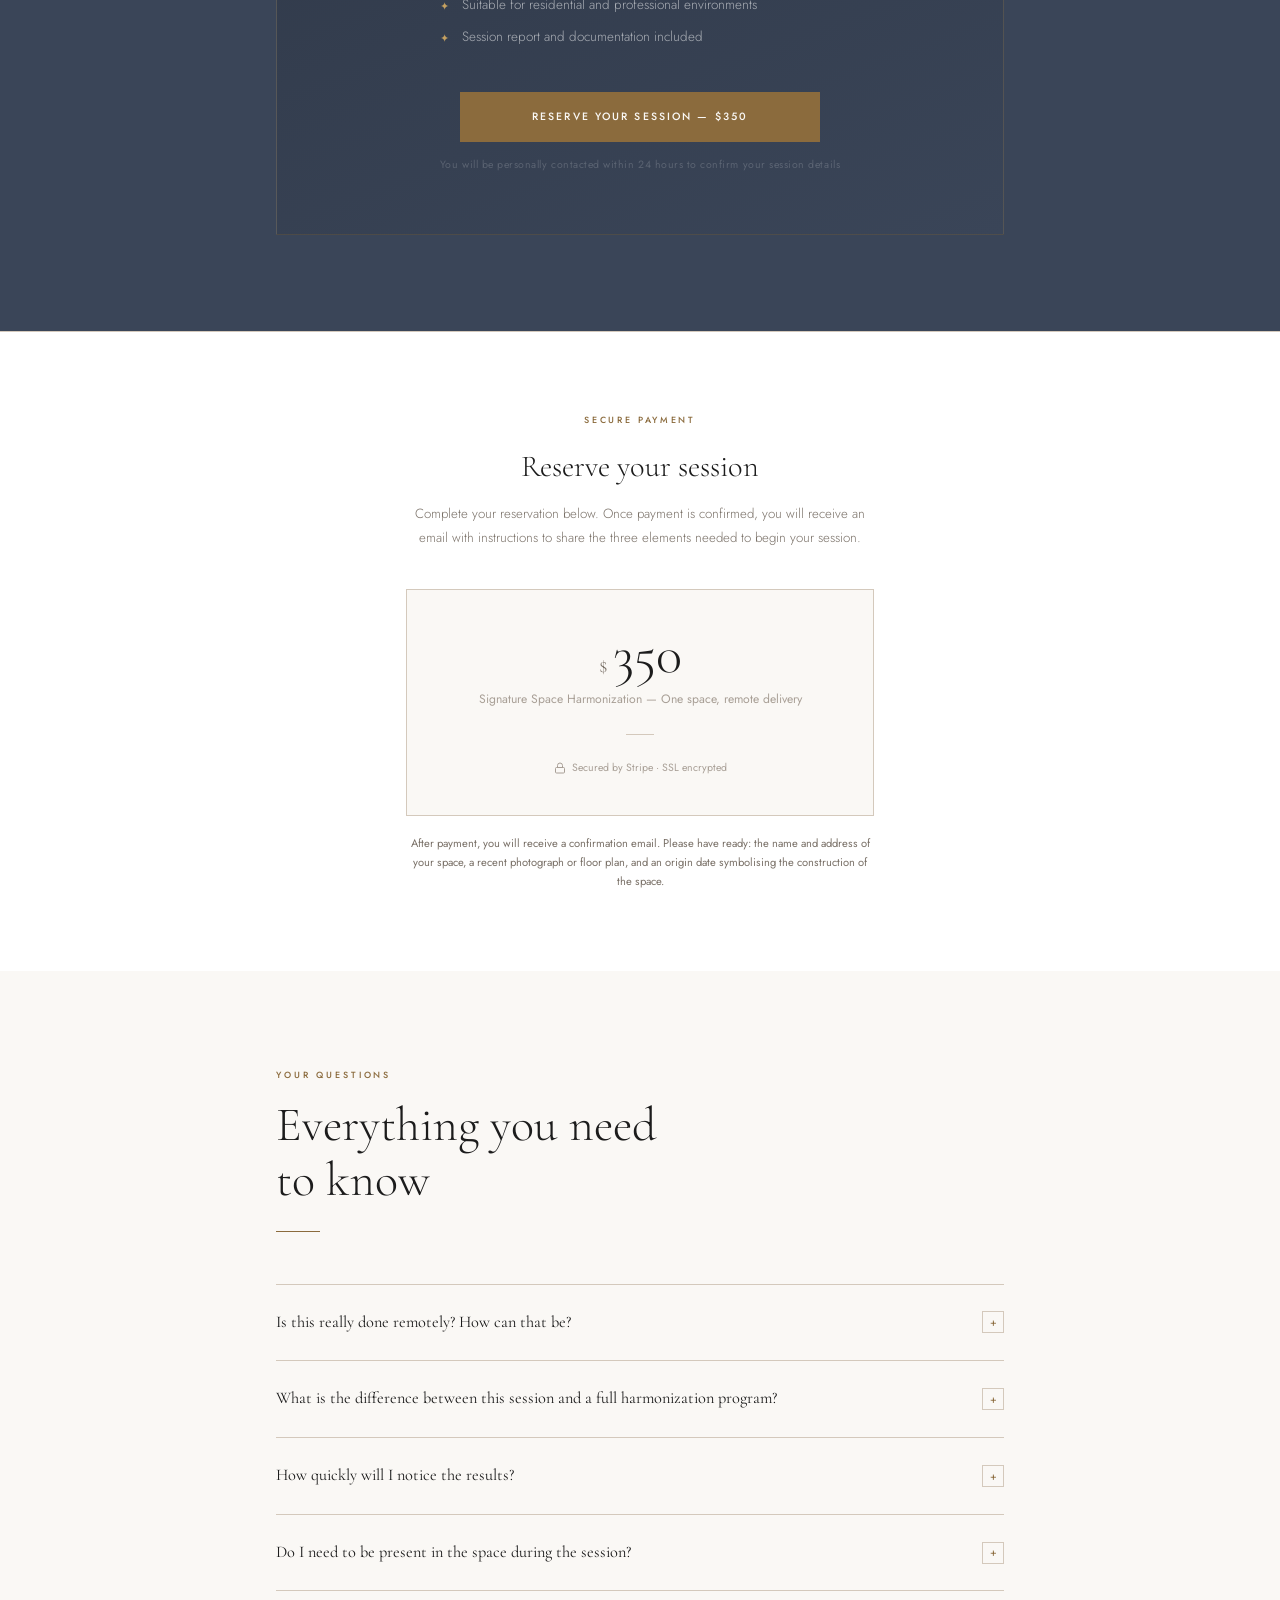
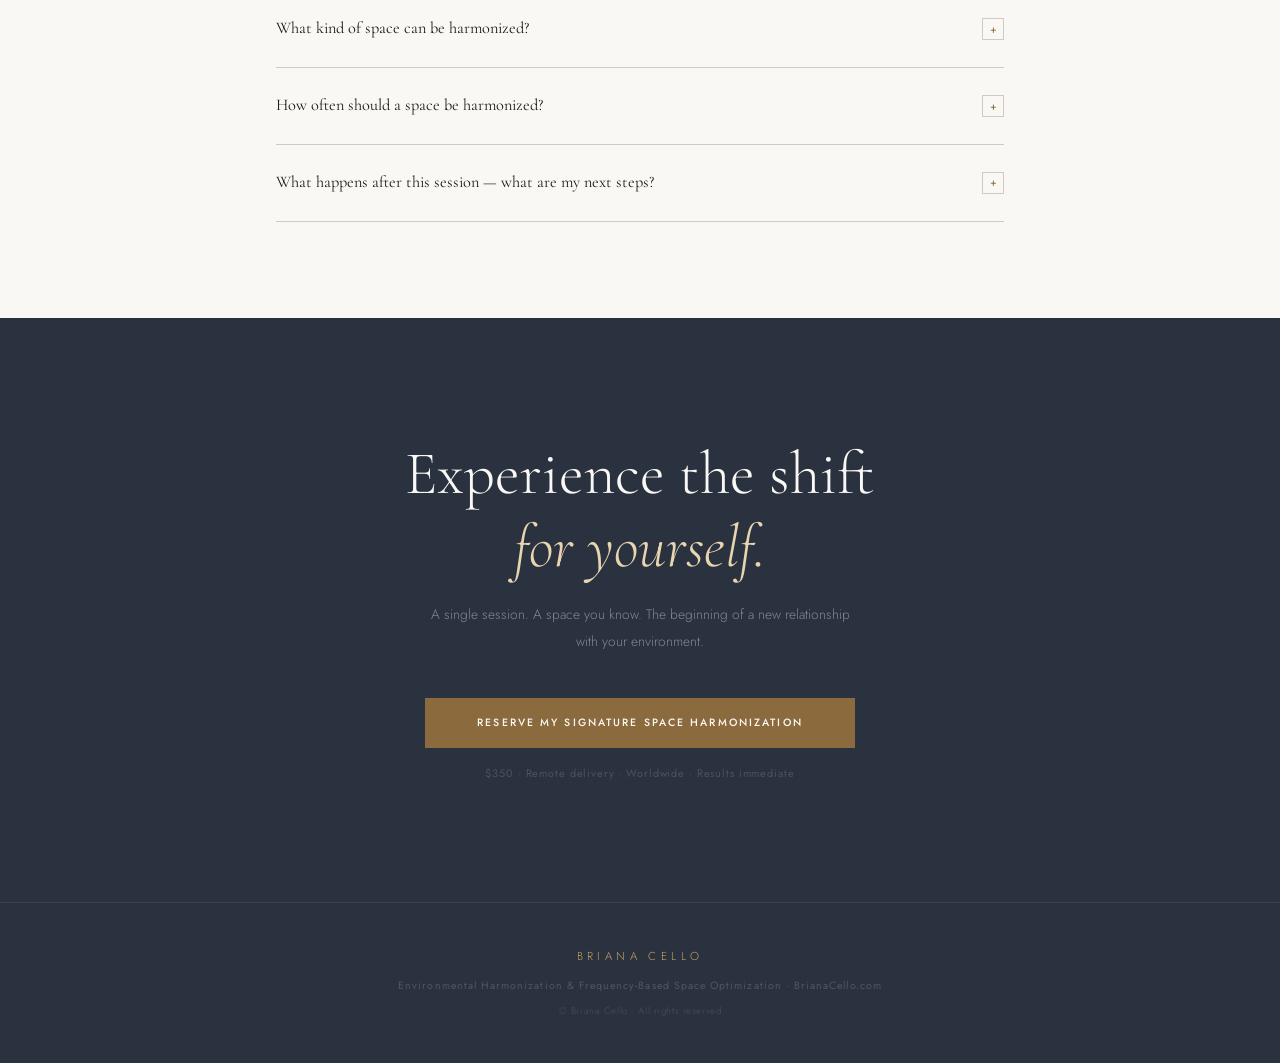
==== commit e0365c93: "Update index.html" ====
--- a/index.html
+++ b/index.html
@@ -522,21 +522,21 @@
   <div class="container">
     <div class="offer-card">
       <span class="offer-label">Signature Space Harmonization</span>
-      <h2 class="offer-title">Your first spatial atmosphere optimization</h2>
-      <p class="offer-tagline">One session. One space. Atmospheric refinement.</p>
+      <h2 class="offer-title">One session. One space. Atmospheric refinement.</h2>
+      <p class="offer-tagline">Your first environmental harmonization experience</p>
       <div class="offer-price">$350</div>
-      <p class="offer-note">Single session · One location · Remote delivery worldwide</p>
+      <p class="offer-note">Single session · One location · Remote harmonization worldwide</p>
       <div class="offer-divider"></div>
       <div class="offer-list">
-        <div class="offer-item"><span class="mk">✦</span><span>Environmental clearing of your environment</span></div>
-        <div class="offer-item"><span class="mk">✦</span><span>Spatial rebalancing</span></div>
-        <div class="offer-item"><span class="mk">✦</span><span>Frequency harmonization protocol</span></div>
-        <div class="offer-item"><span class="mk">✦</span><span>Remote transmission methodology</span></div>
-        <div class="offer-item"><span class="mk">✦</span><span>Applicable to any environment</span></div>
-        <div class="offer-item"><span class="mk">✦</span><span>Session documentation provided</span></div>
-      </div>
-      <a href="#payment" class="btn btn--full">Proceed to Payment — $350</a>
-      <p class="offer-sub-note">You will be contacted within 24 hours to confirm your session details</p>
+        <div class="offer-item"><span class="mk">✦</span><span>Environmental clearing and atmospheric refinement</span></div>
+        <div class="offer-item"><span class="mk">✦</span><span>Spatial rebalancing and coherence restoration</span></div>
+        <div class="offer-item"><span class="mk">✦</span><span>Proprietary frequency harmonization protocol</span></div>
+        <div class="offer-item"><span class="mk">✦</span><span>Remote harmonization process</span></div>
+        <div class="offer-item"><span class="mk">✦</span><span>Suitable for residential and professional environments</span></div>
+        <div class="offer-item"><span class="mk">✦</span><span>Session report and documentation included</span></div>
+      </div>
+      <a href="#payment" class="btn btn--full">Reserve Your Session — $350</a>
+      <p class="offer-sub-note">You will be personally contacted within 24 hours to confirm your session details</p>
     </div>
   </div>
 </section>
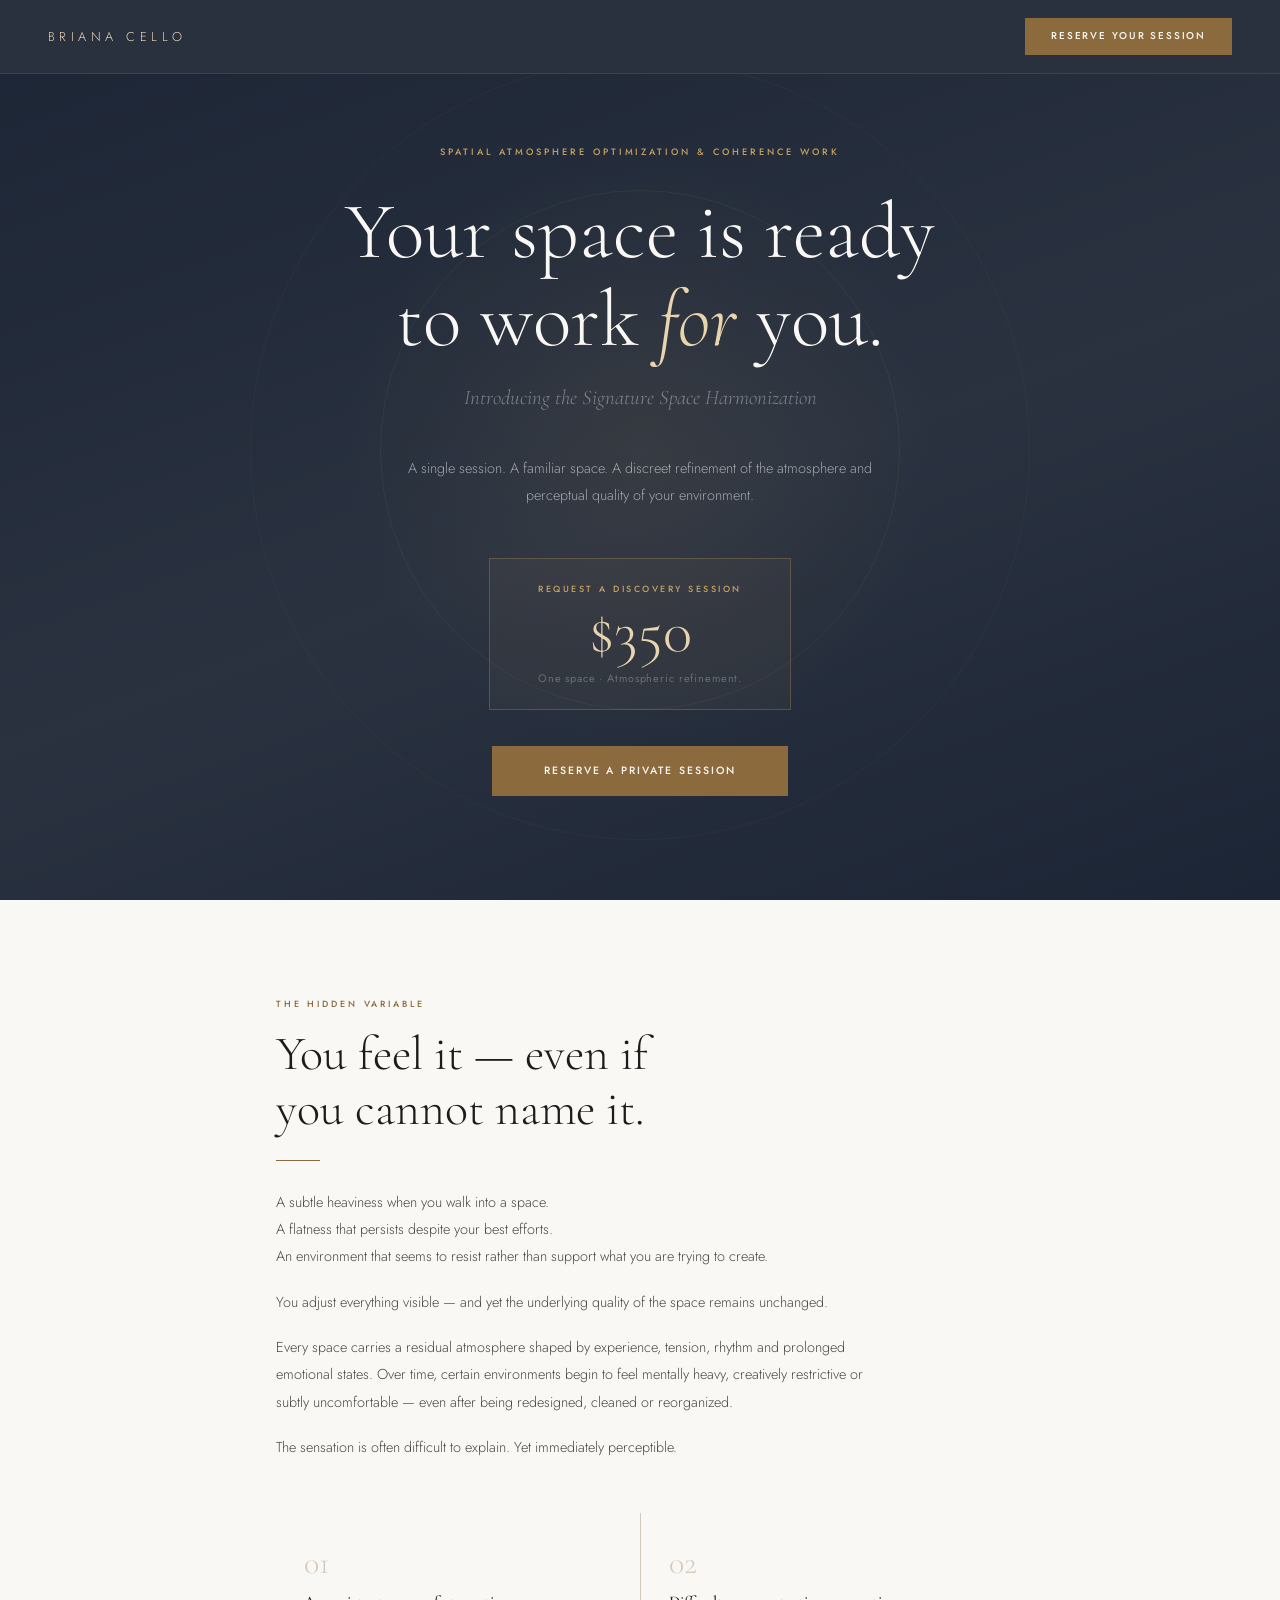
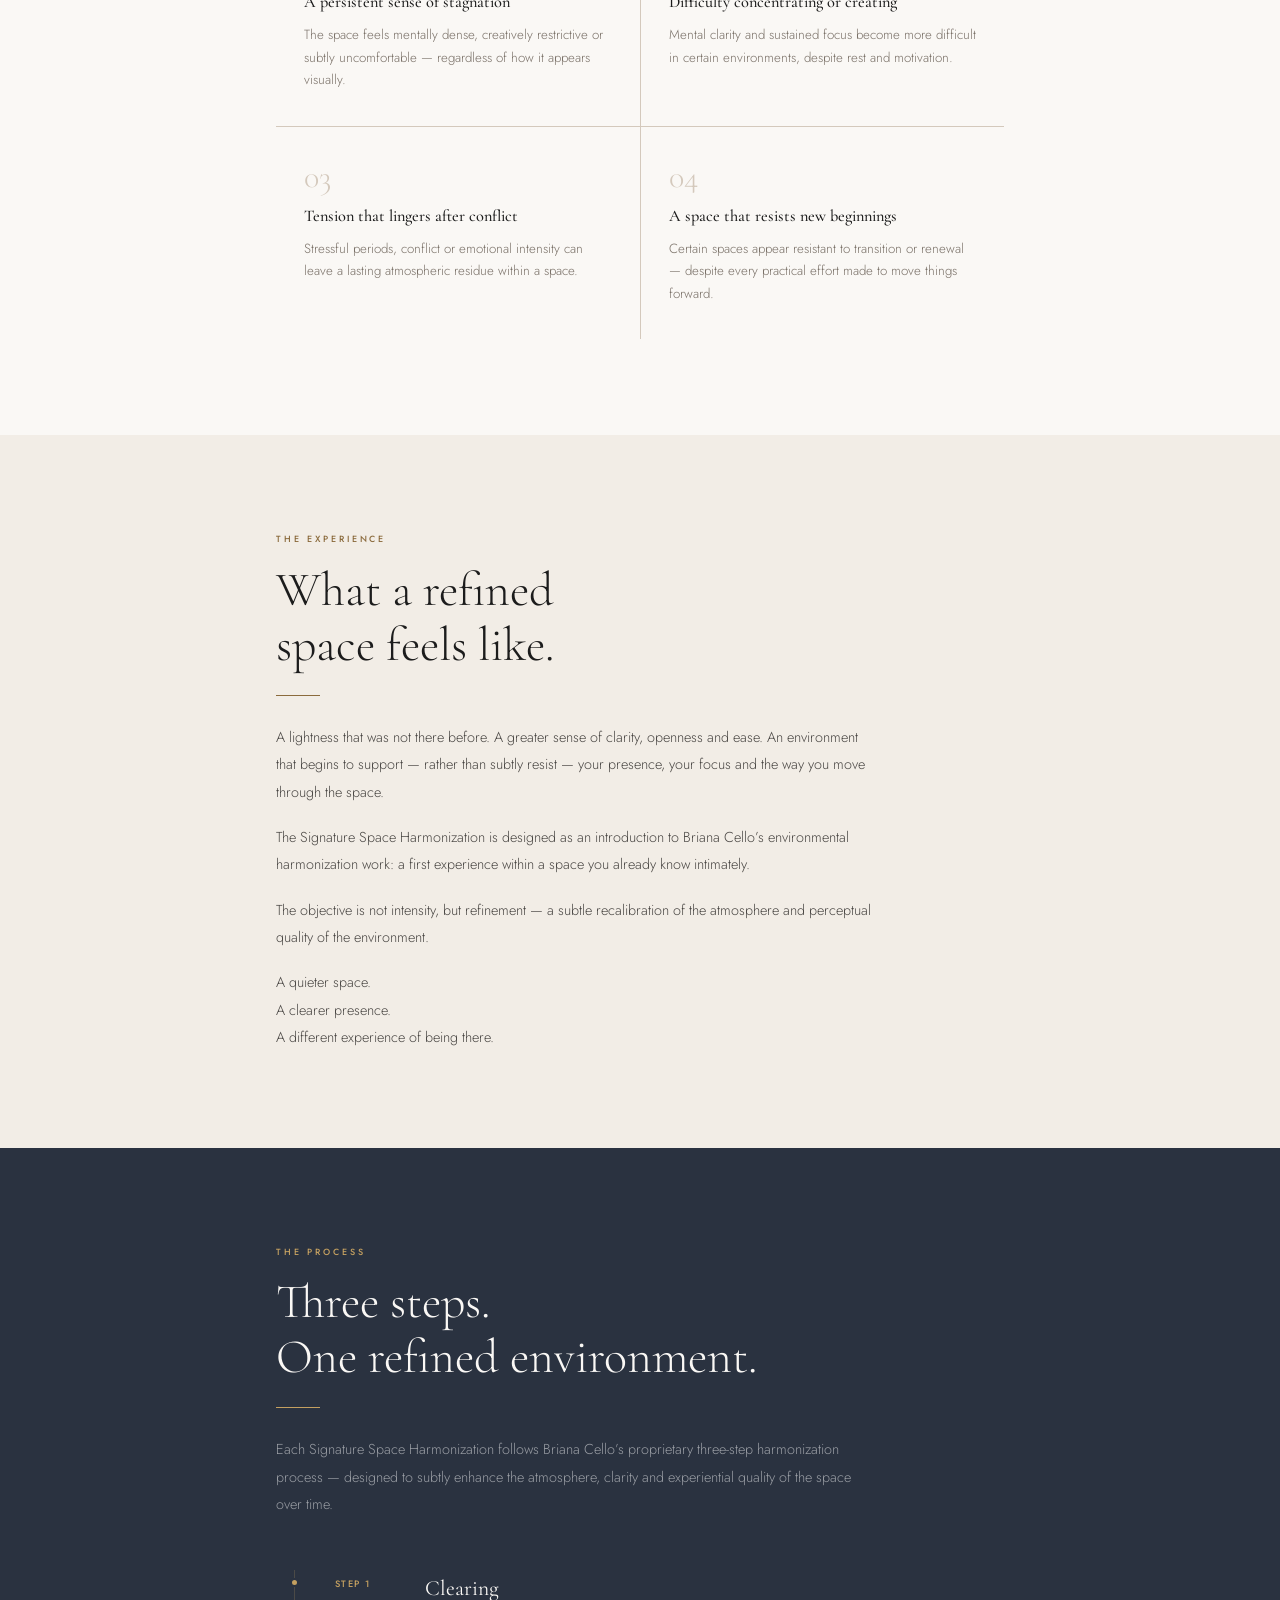
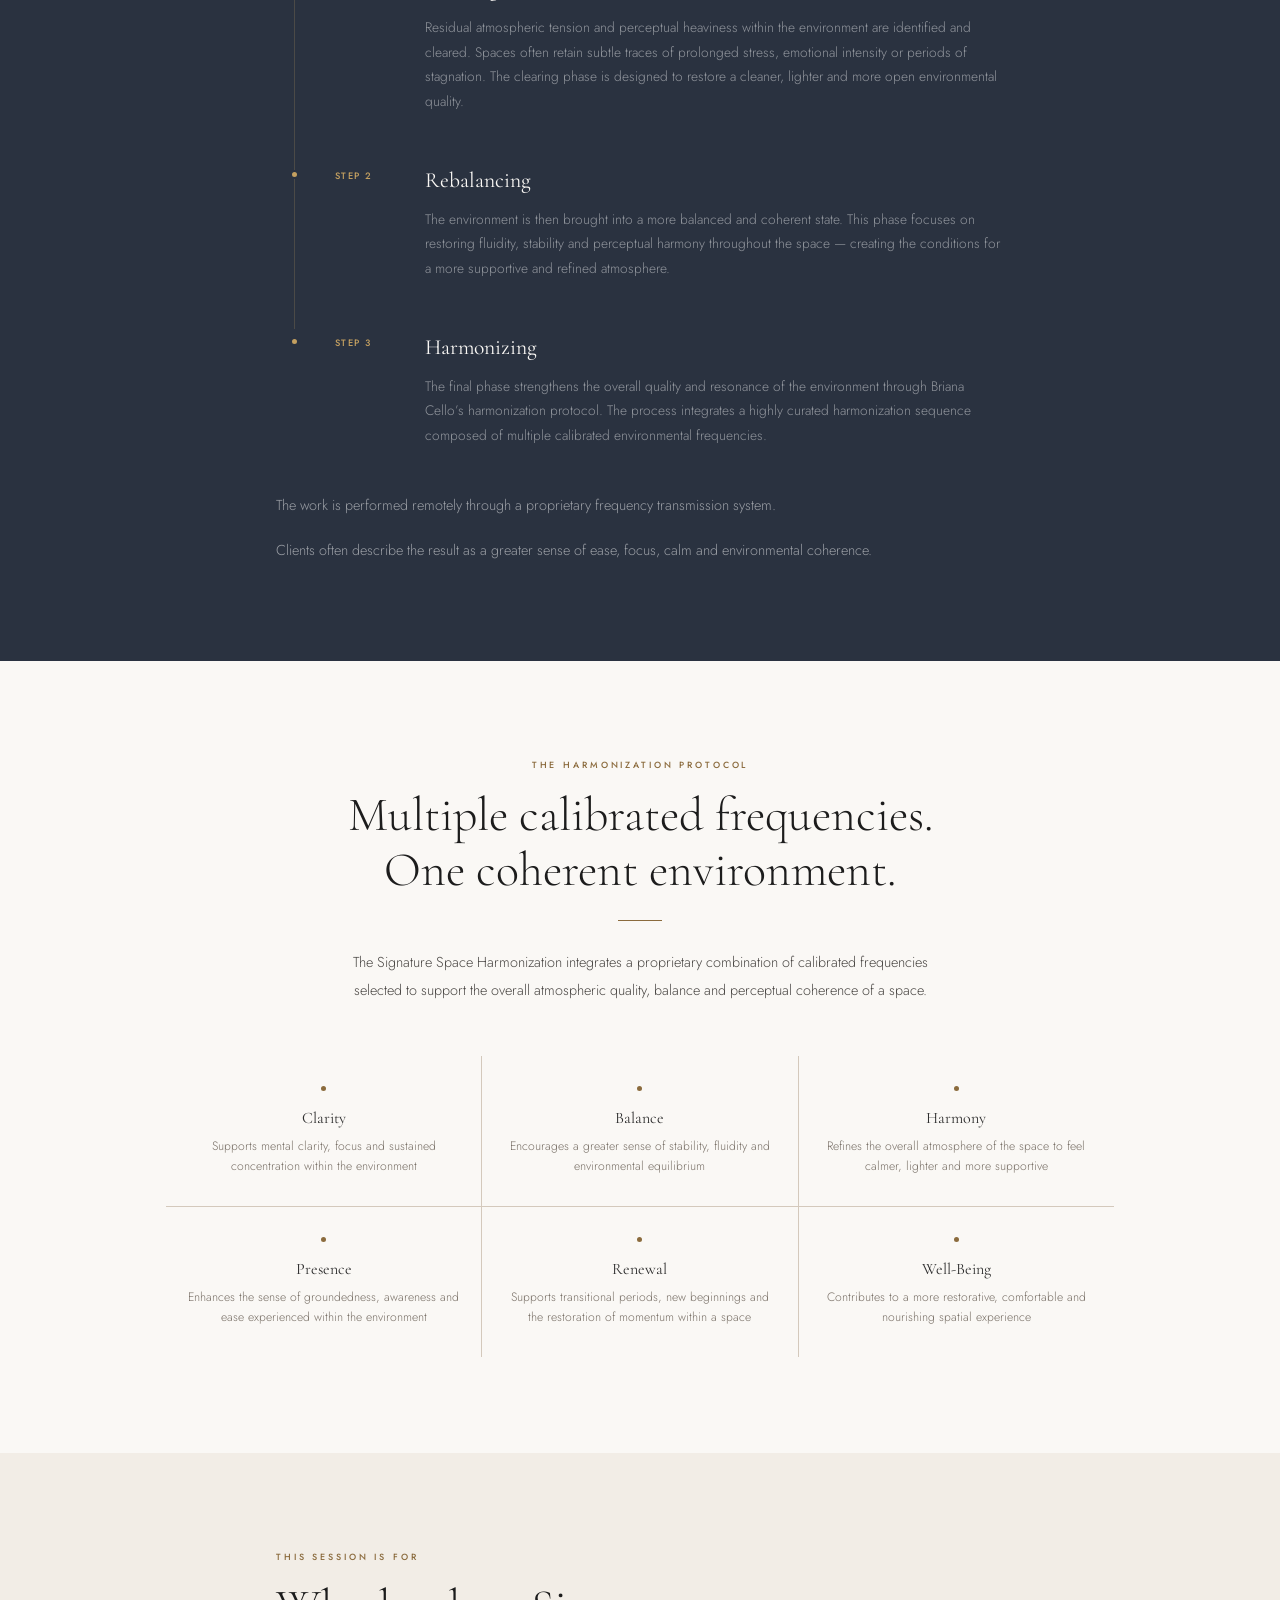
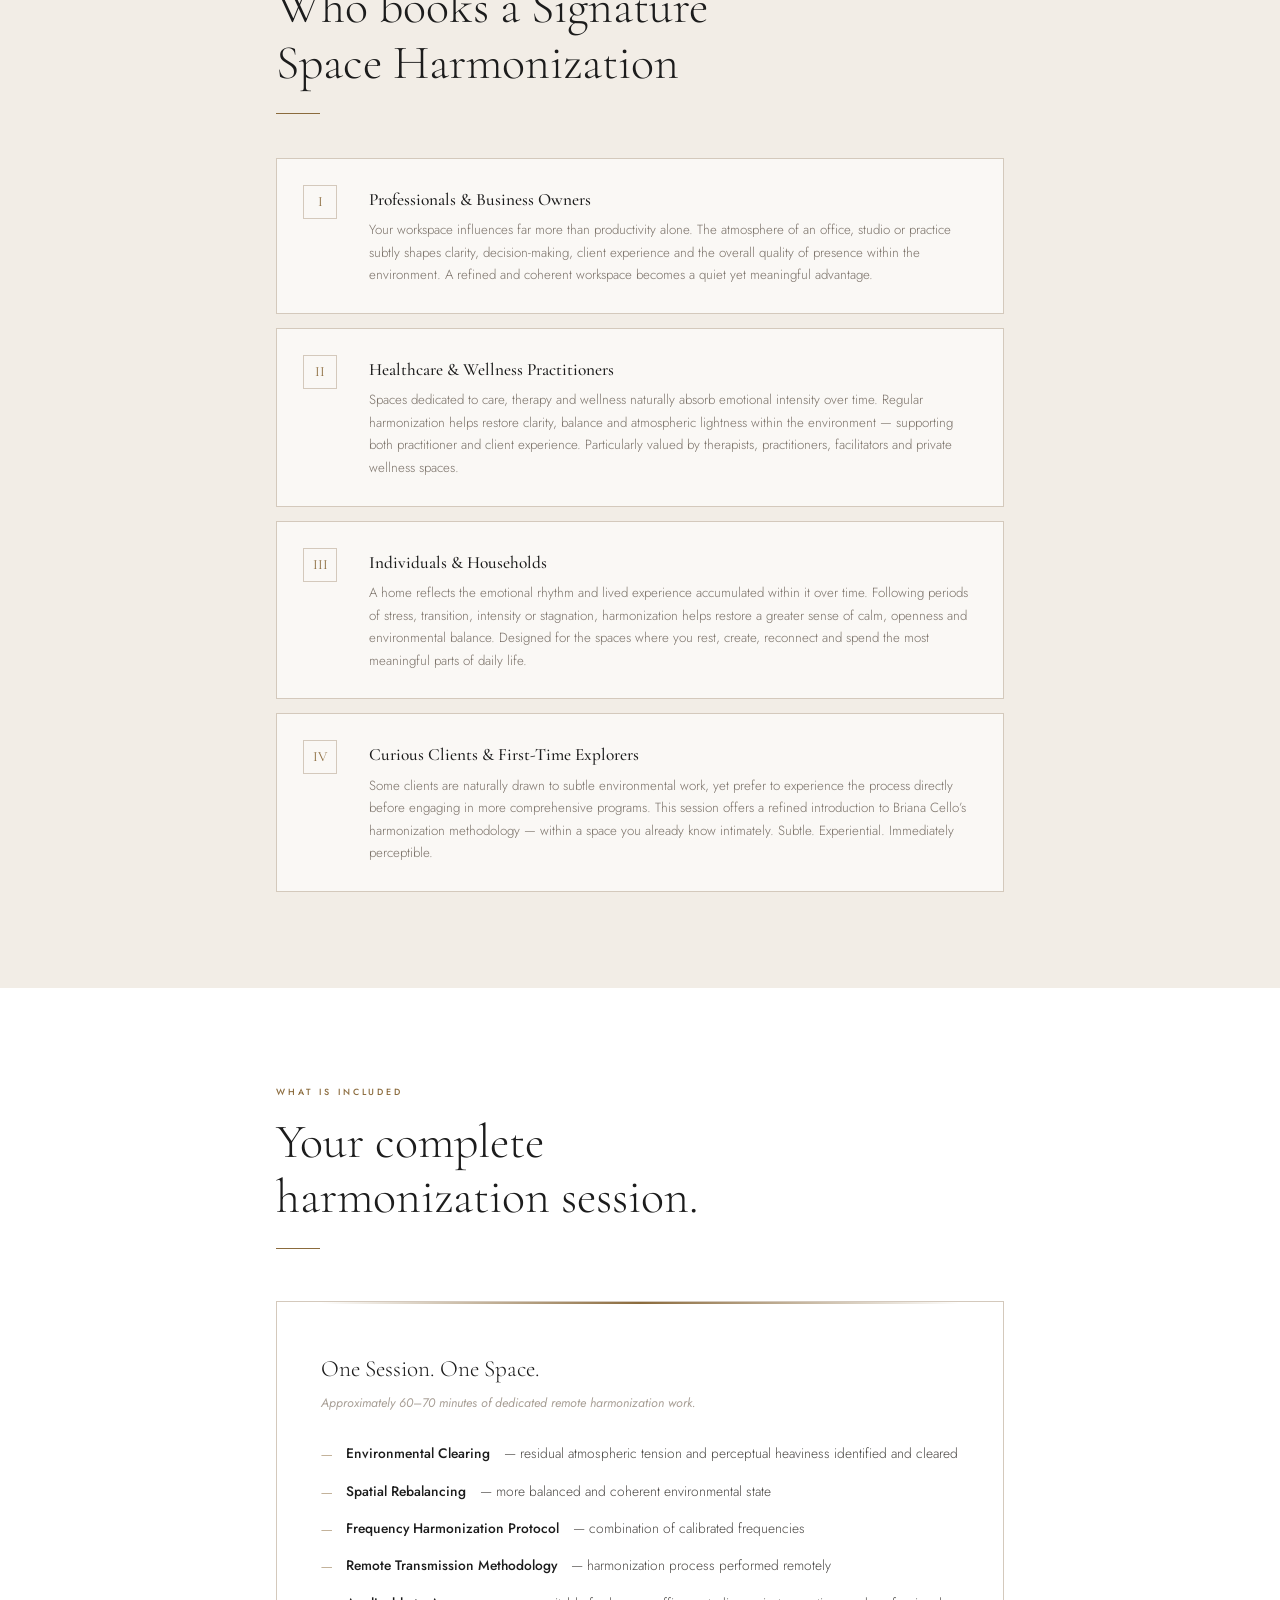
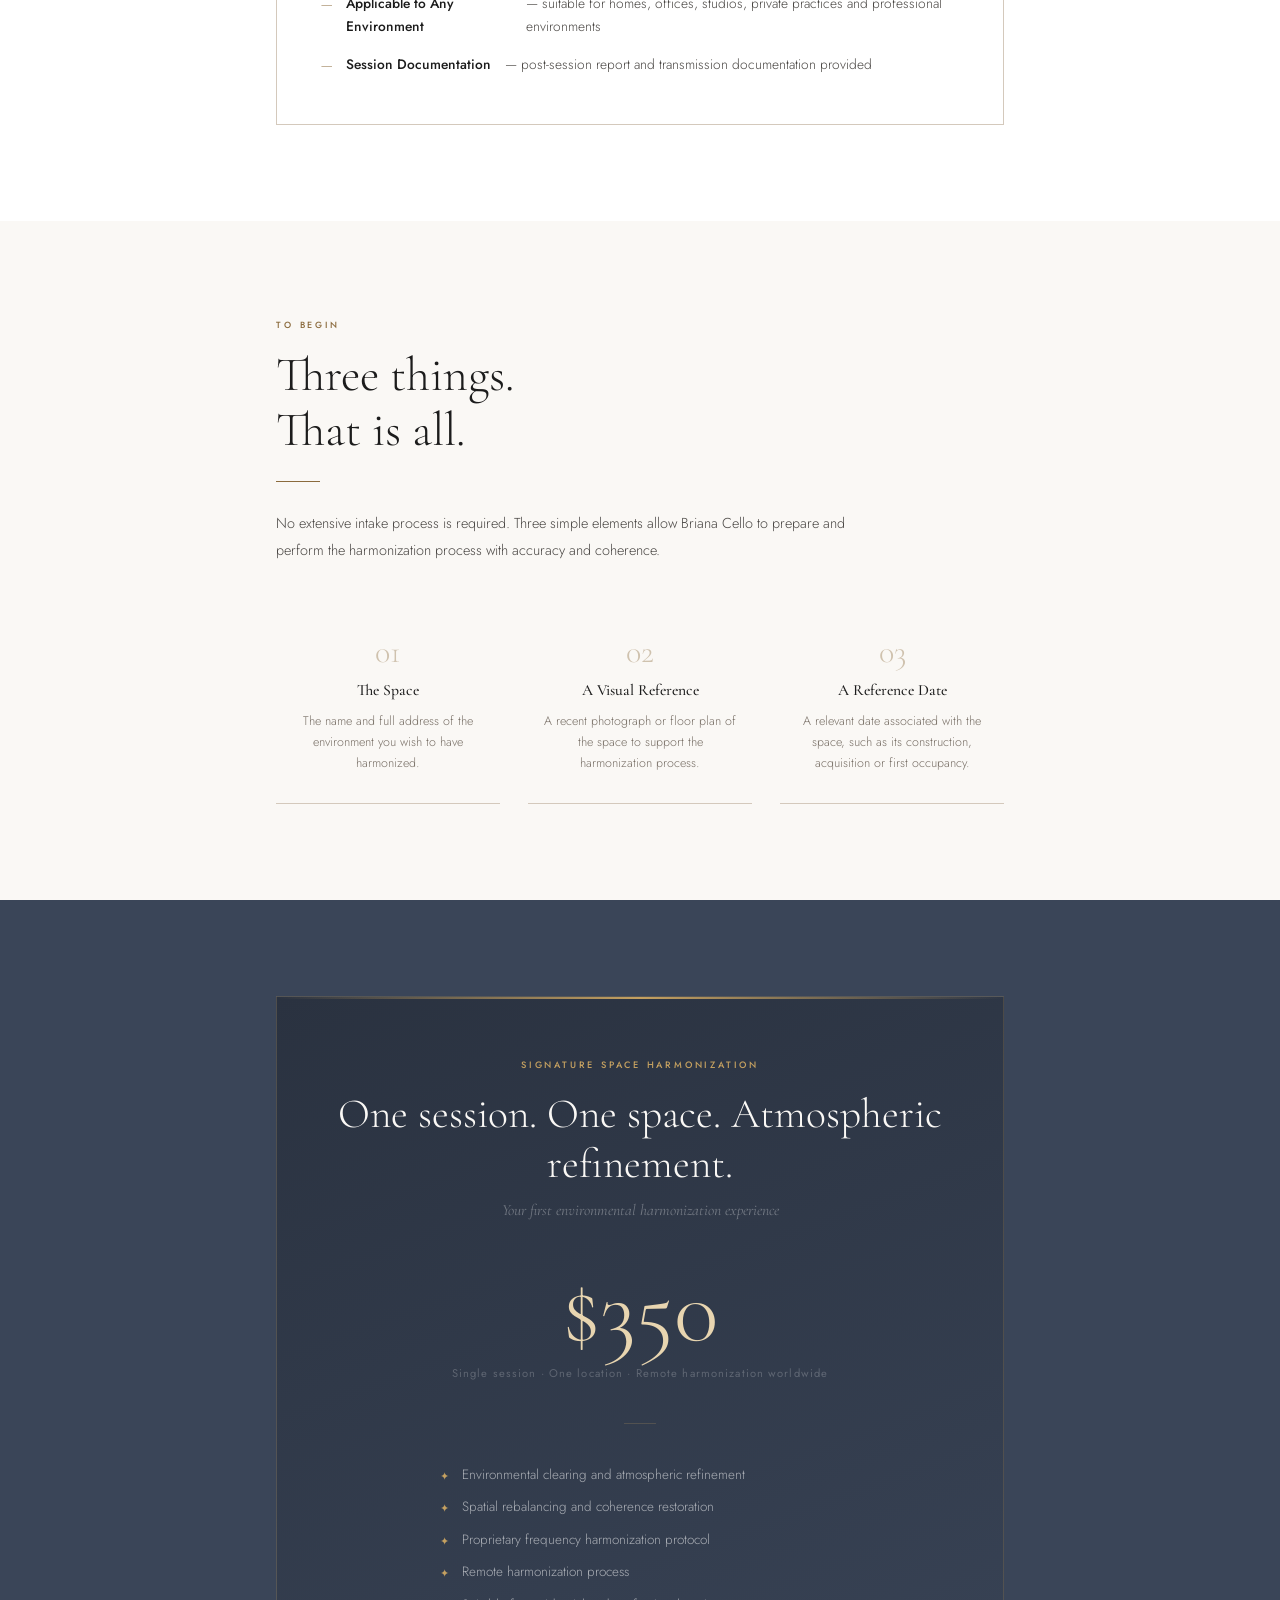
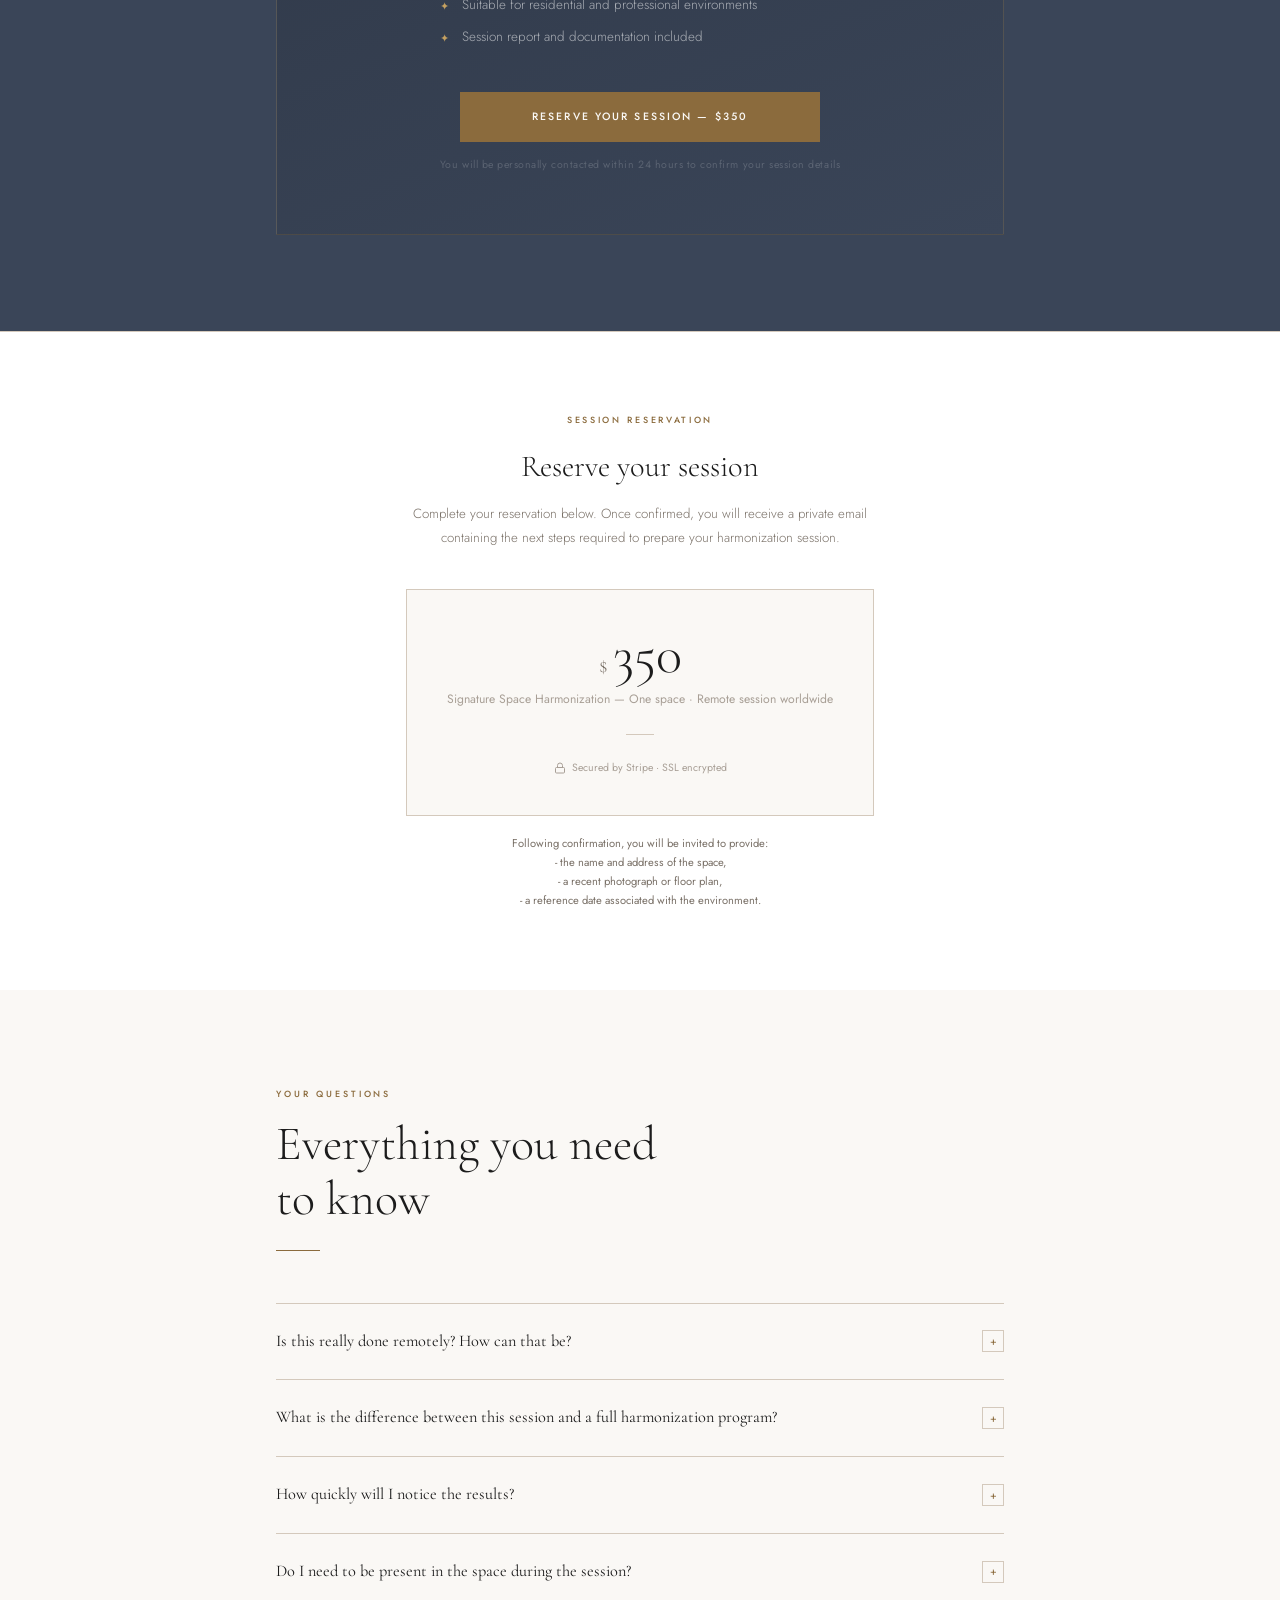
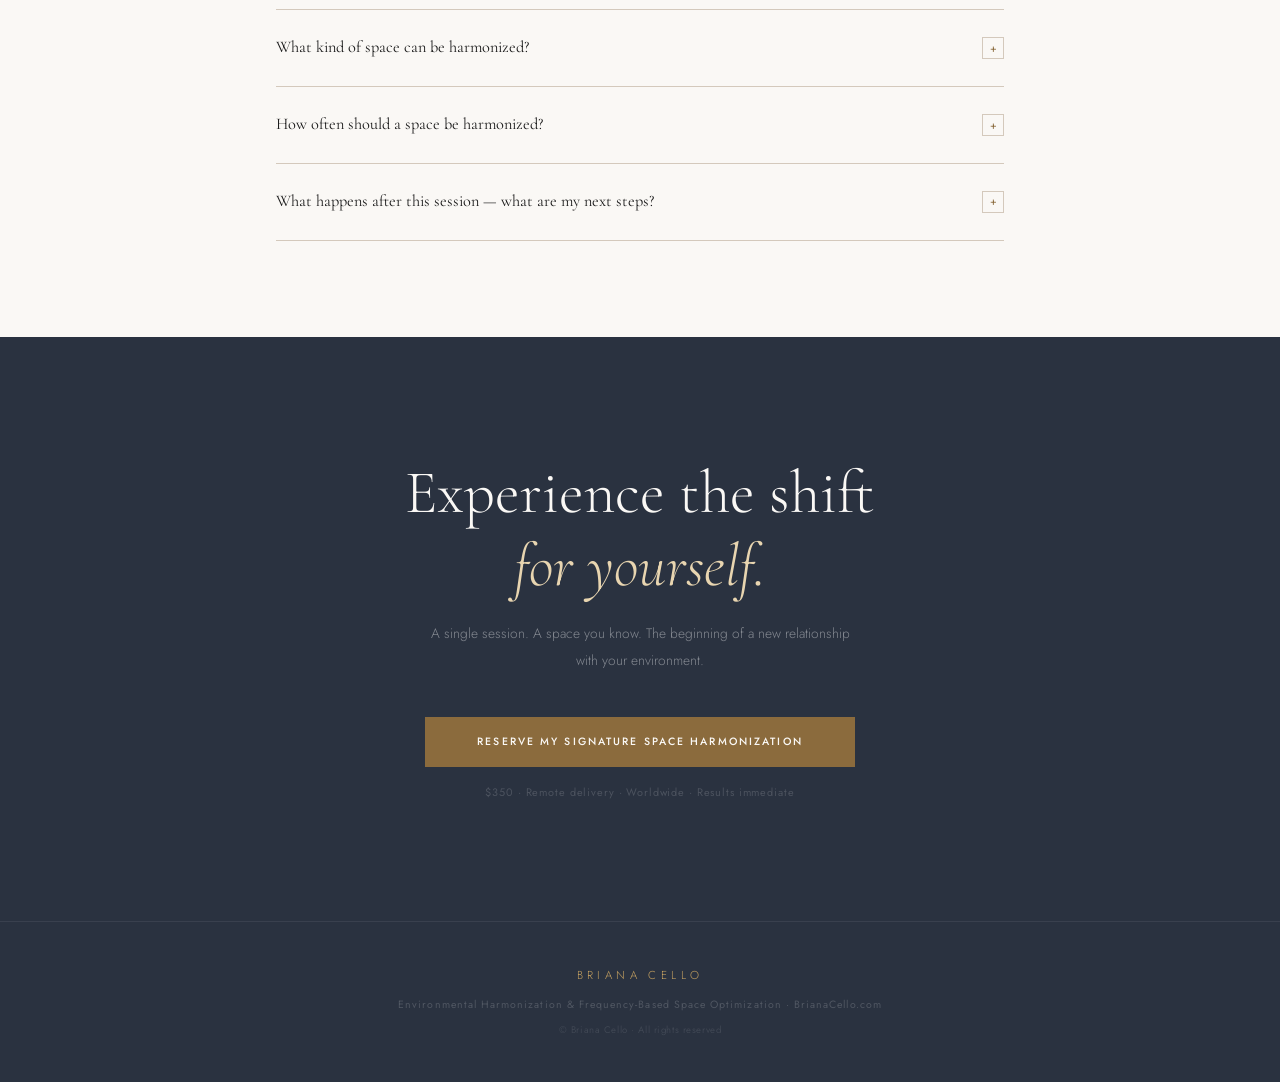
==== commit 1223fe9b: "Update index.html" ====
--- a/index.html
+++ b/index.html
@@ -544,15 +544,15 @@
 <!-- STRIPE PAYMENT -->
 <section id="payment" class="stripe-section">
   <div class="stripe-inner">
-    <span class="stripe-label">Secure Payment</span>
+    <span class="stripe-label">Session Reservation</span>
     <h2 class="stripe-title">Reserve your session</h2>
-    <p class="stripe-sub">Complete your reservation below. Once payment is confirmed, you will receive an email with instructions to share the three elements needed to begin your session.</p>
+    <p class="stripe-sub">Complete your reservation below. Once confirmed, you will receive a private email containing the next steps required to prepare your harmonization session.</p>
     <div class="stripe-box">
       <div class="stripe-price-row">
         <span class="stripe-cur">$</span>
         <span class="stripe-big">350</span>
       </div>
-      <p class="stripe-desc">Signature Space Harmonization — One space, remote delivery</p>
+      <p class="stripe-desc">Signature Space Harmonization — One space · Remote session worldwide</p>
       <div class="stripe-div"></div>
 
       <script async
@@ -570,7 +570,7 @@
         Secured by Stripe · SSL encrypted
       </div>
     </div>
-    <p class="stripe-after">After payment, you will receive a confirmation email. Please have ready: the name and address of your space, a recent photograph or floor plan, and an origin date symbolising the construction of the space.</p>
+    <p class="stripe-after">Following confirmation, you will be invited to provide:<br/>- the name and address of the space,<br/>- a recent photograph or floor plan,<br/>- a reference date associated with the environment.</p>
   </div>
 </section>
 
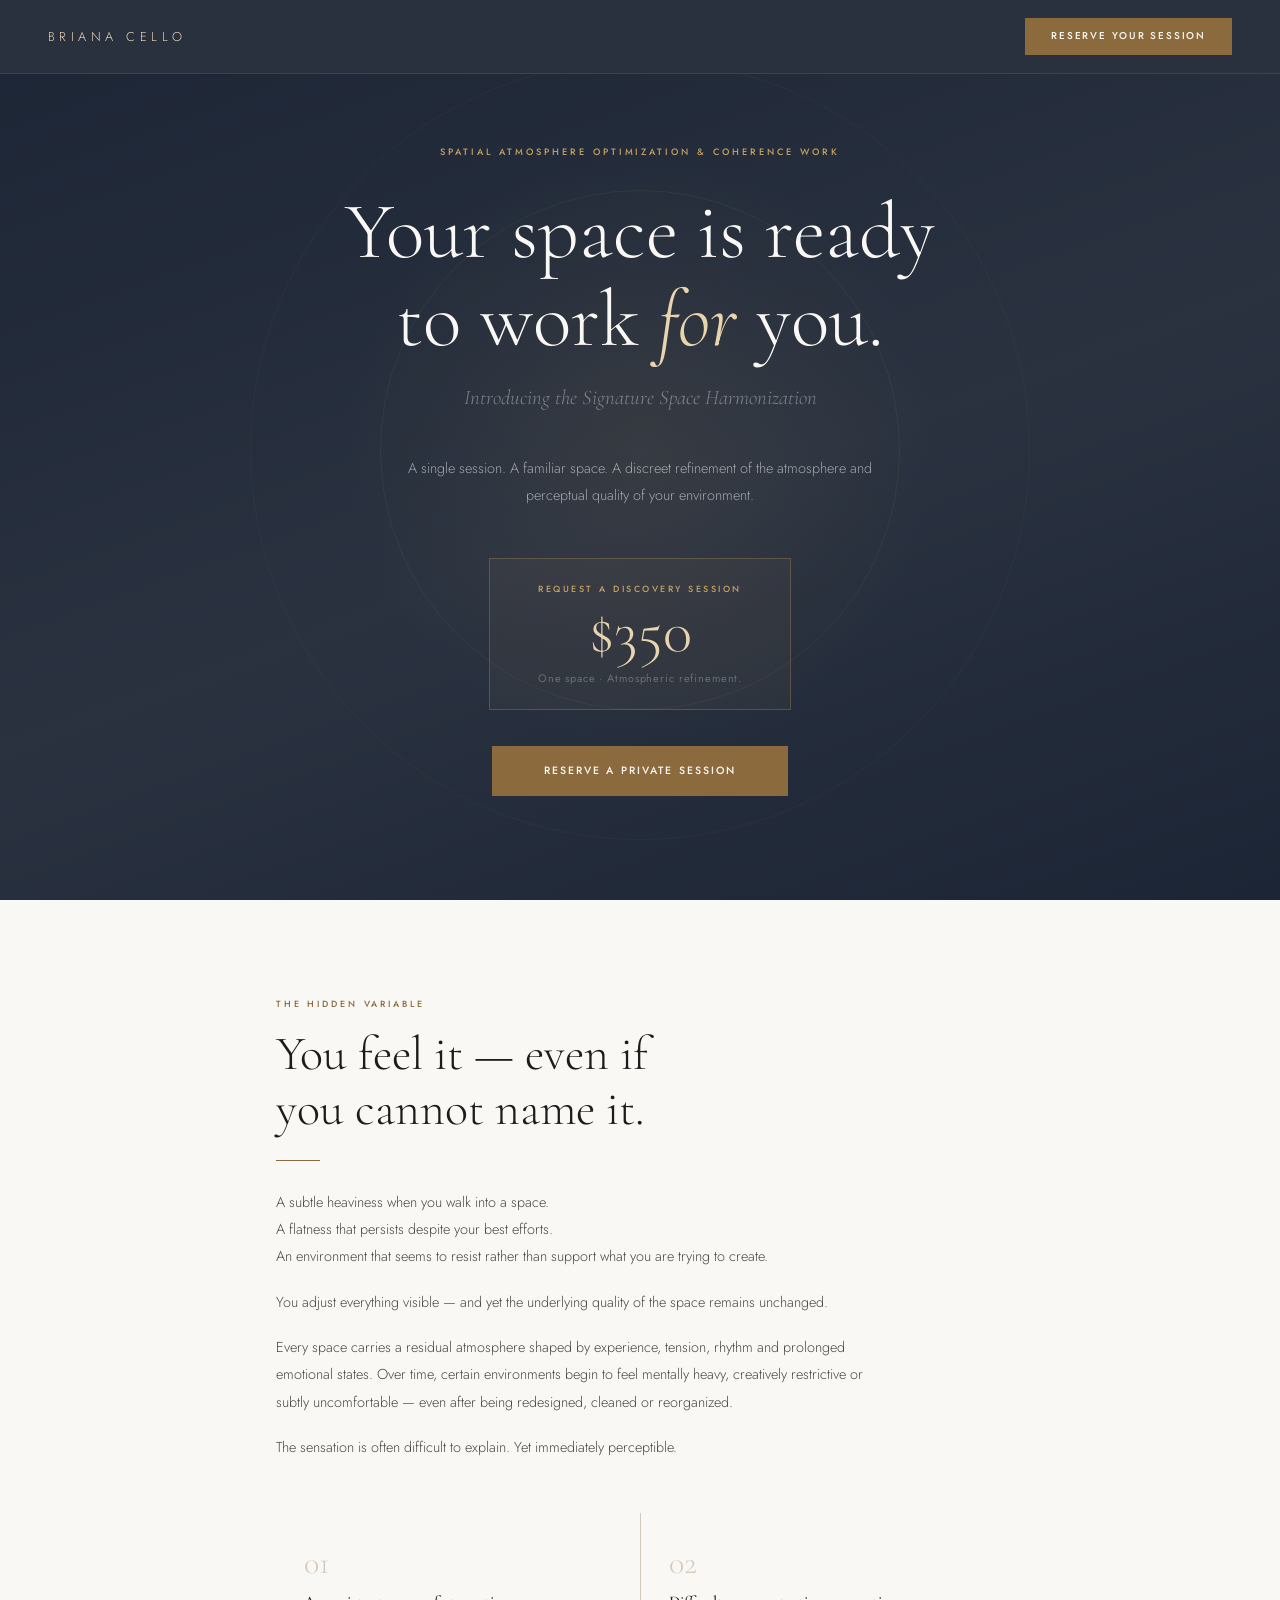
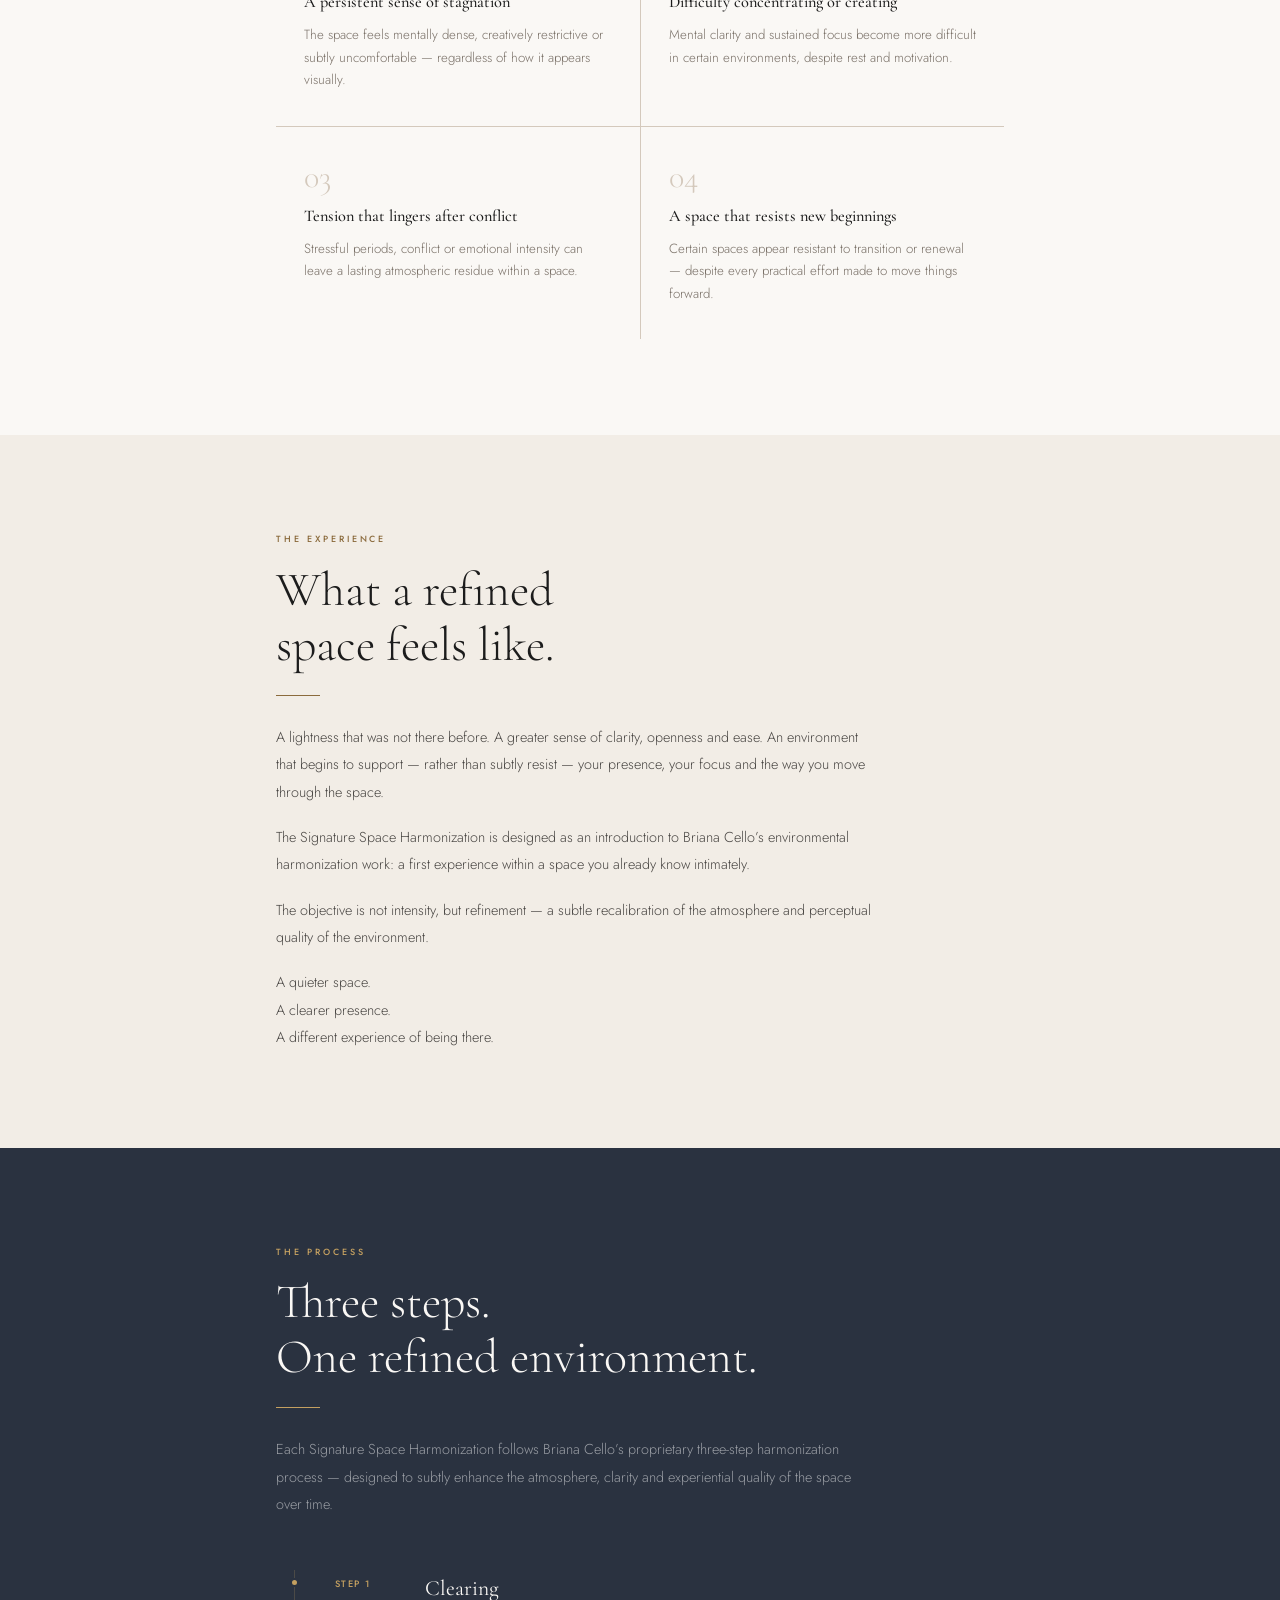
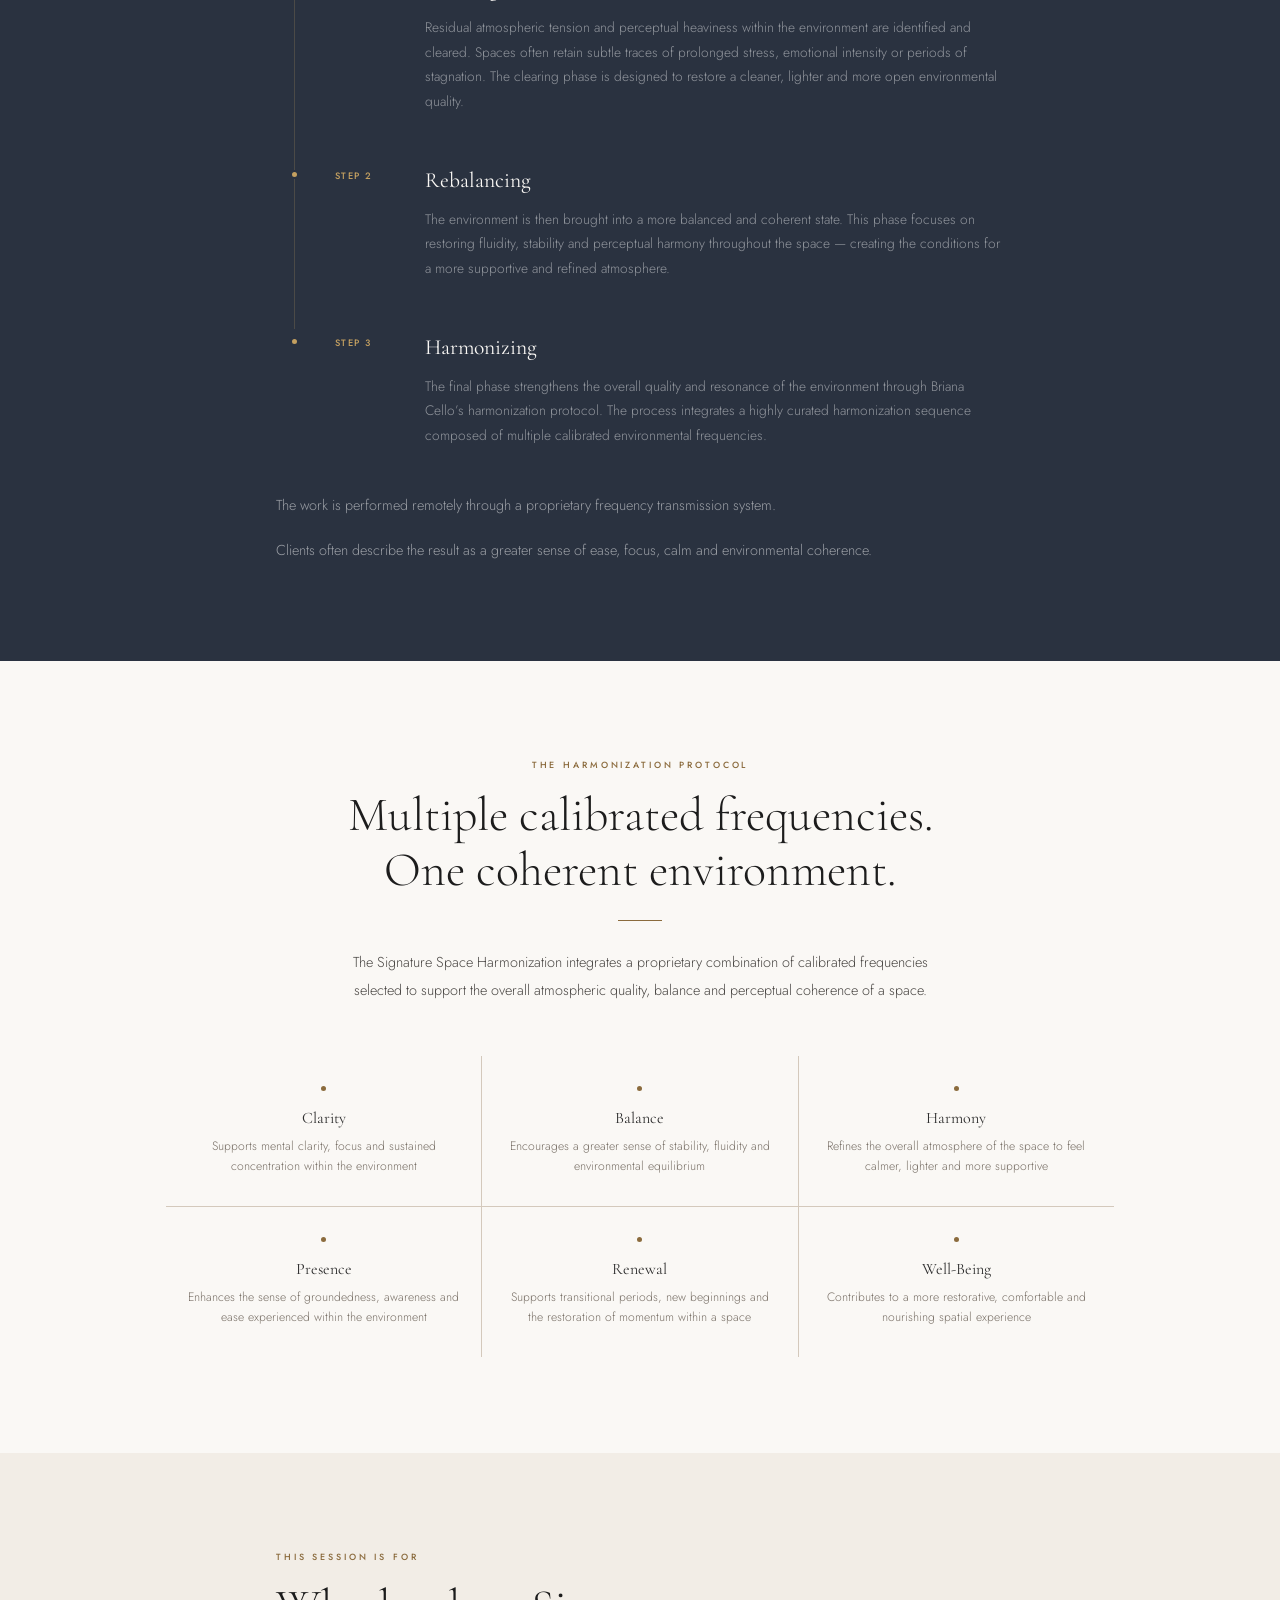
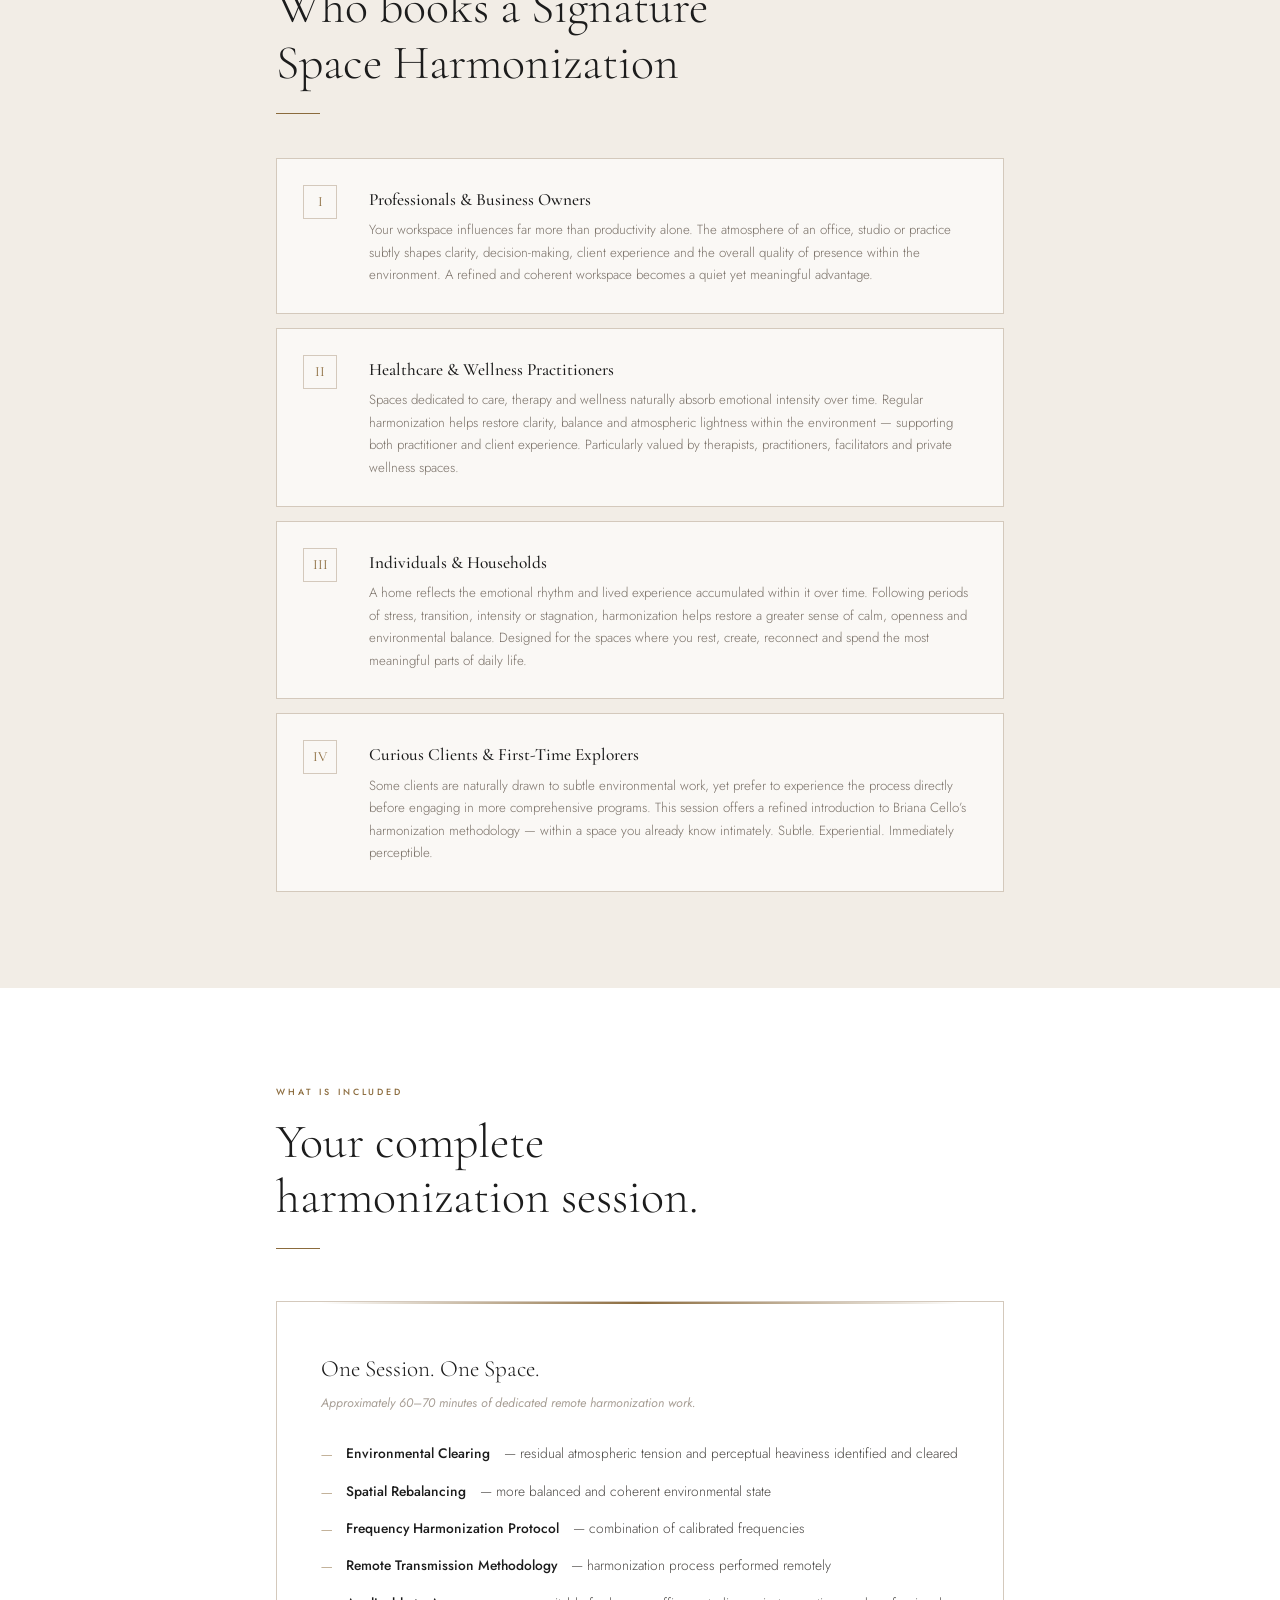
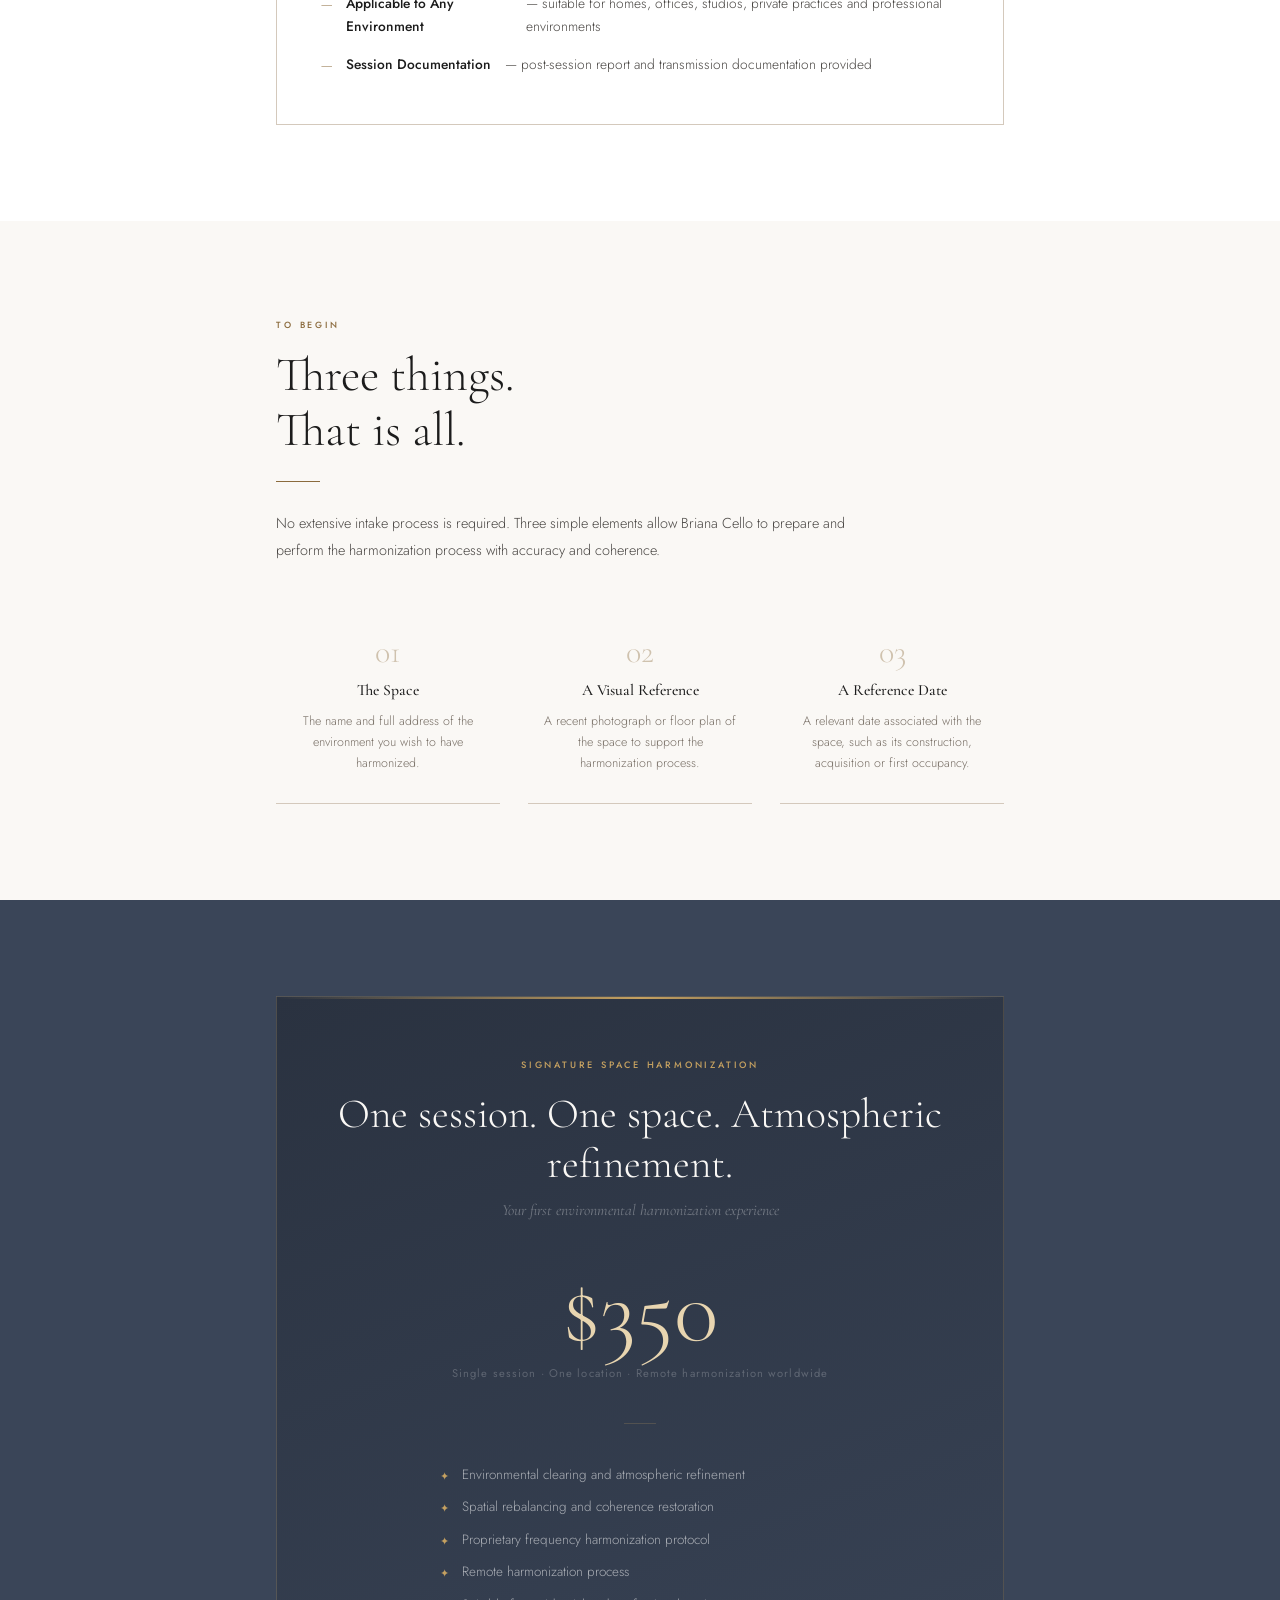
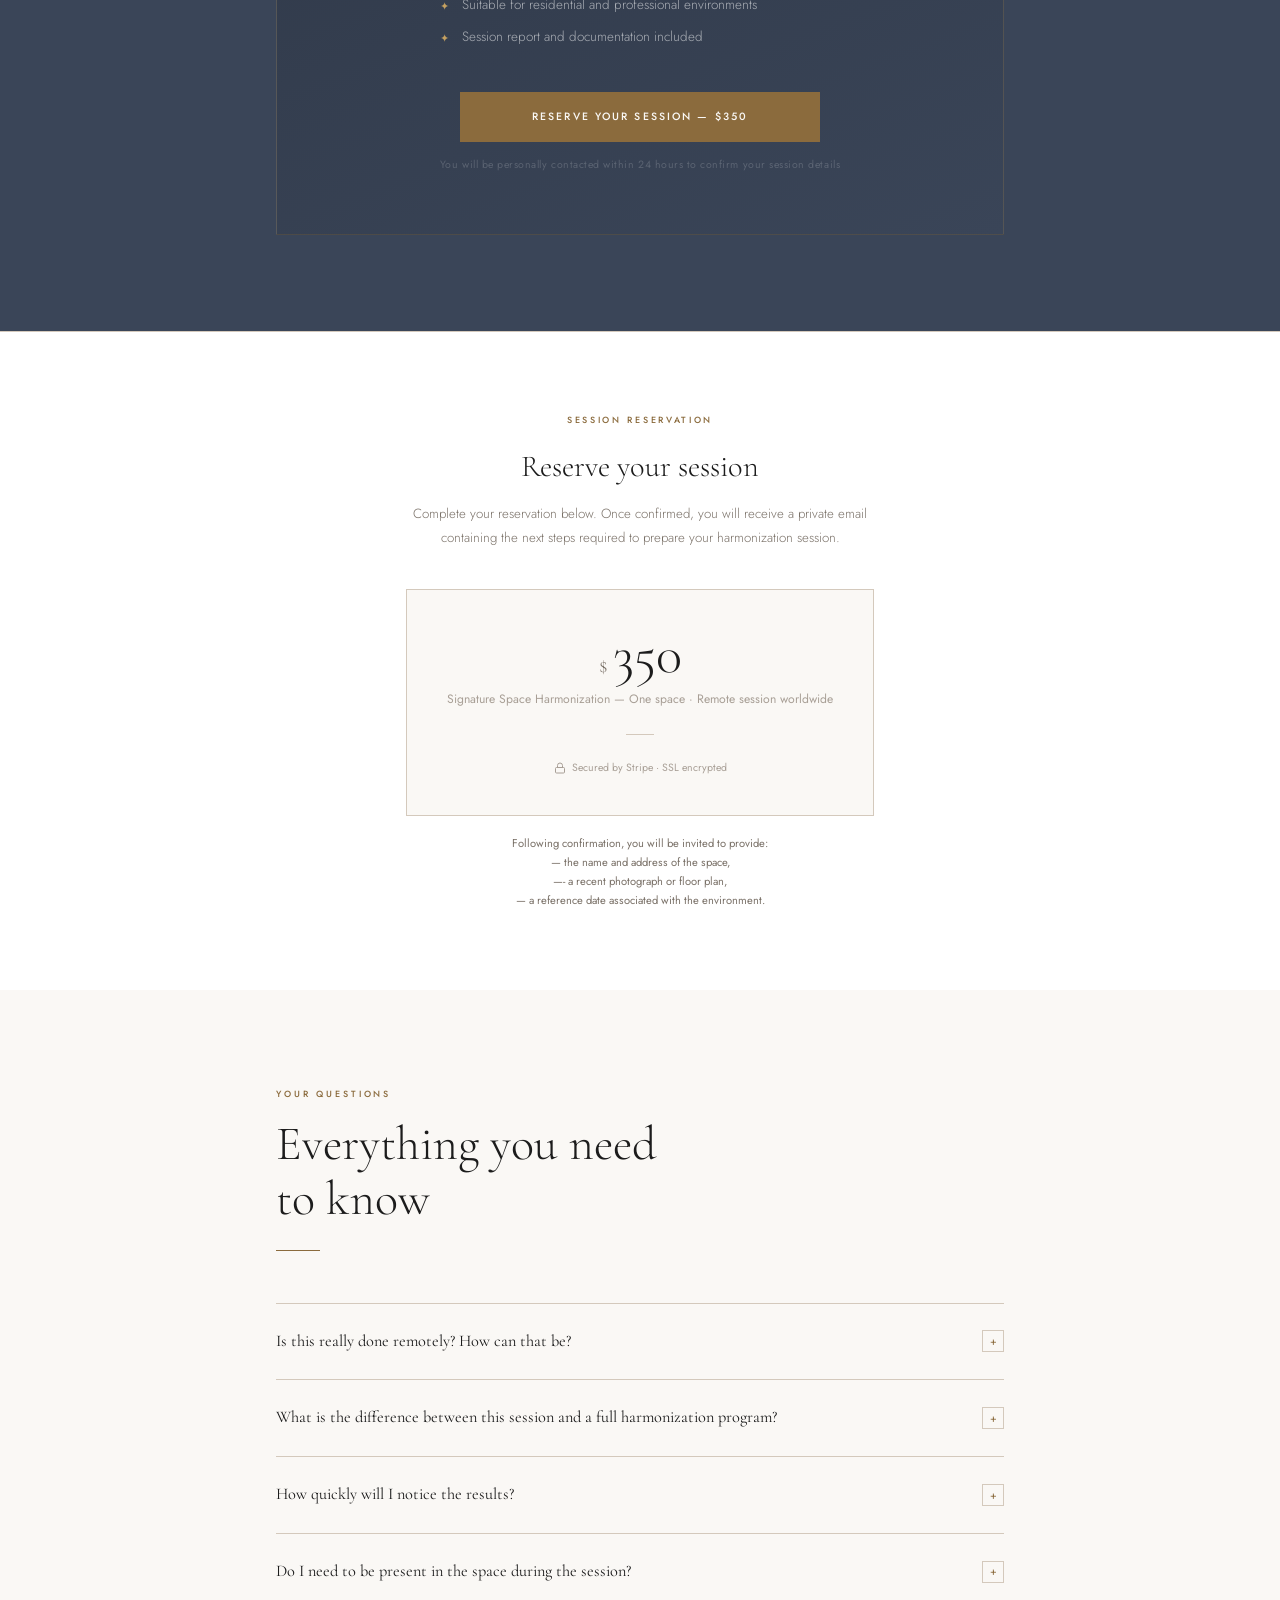
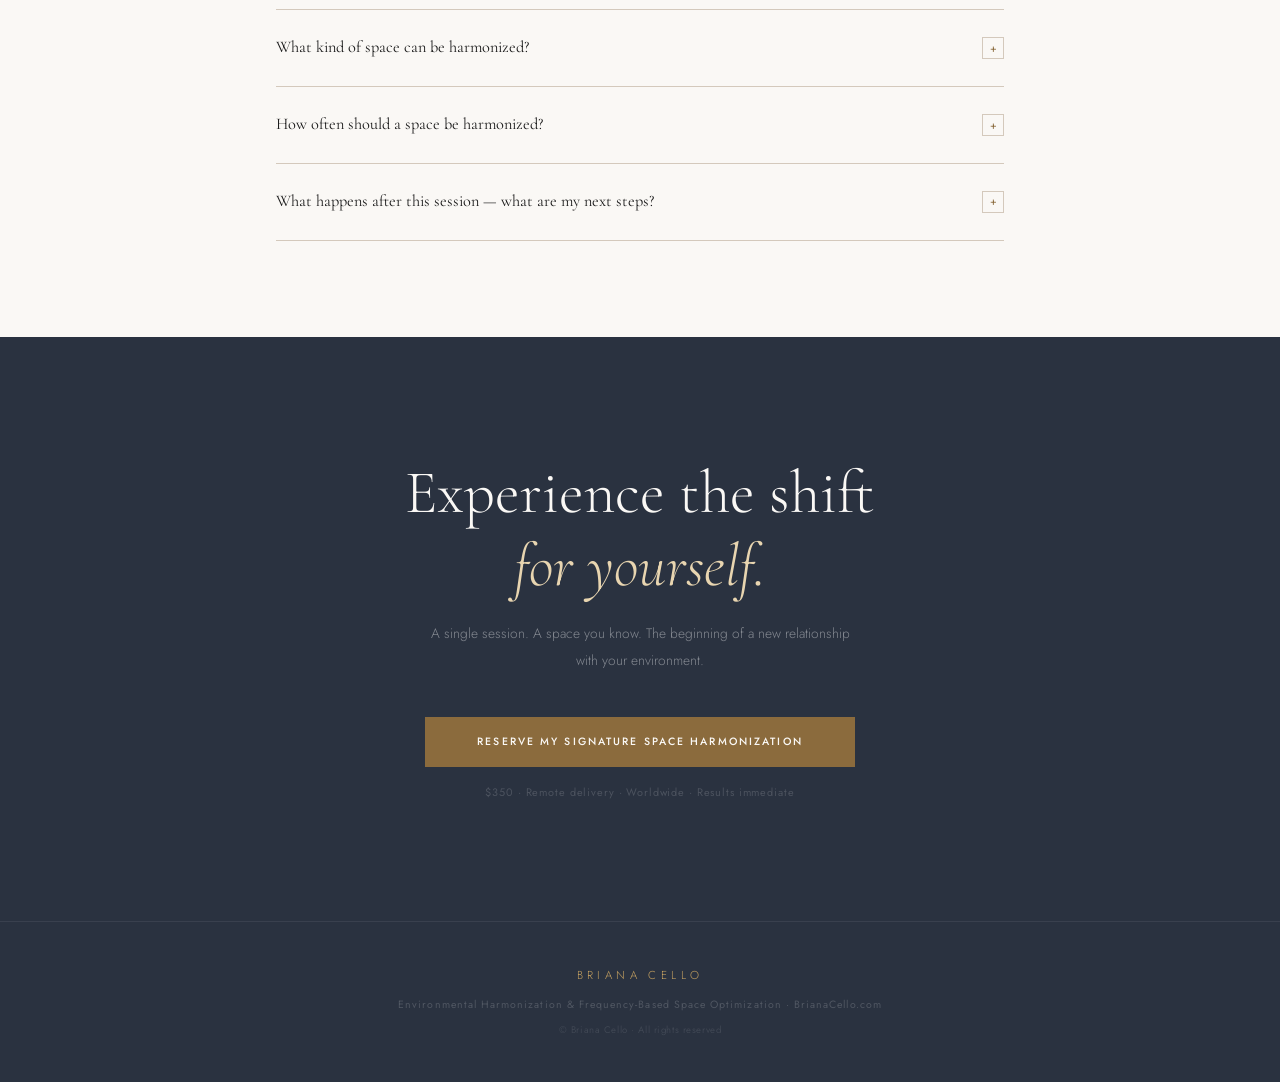
==== commit b15fb0fb: "Update index.html" ====
--- a/index.html
+++ b/index.html
@@ -570,7 +570,7 @@
         Secured by Stripe · SSL encrypted
       </div>
     </div>
-    <p class="stripe-after">Following confirmation, you will be invited to provide:<br/>- the name and address of the space,<br/>- a recent photograph or floor plan,<br/>- a reference date associated with the environment.</p>
+    <p class="stripe-after">Following confirmation, you will be invited to provide:<br/>— the name and address of the space,<br/>—- a recent photograph or floor plan,<br/>— a reference date associated with the environment.</p>
   </div>
 </section>
 
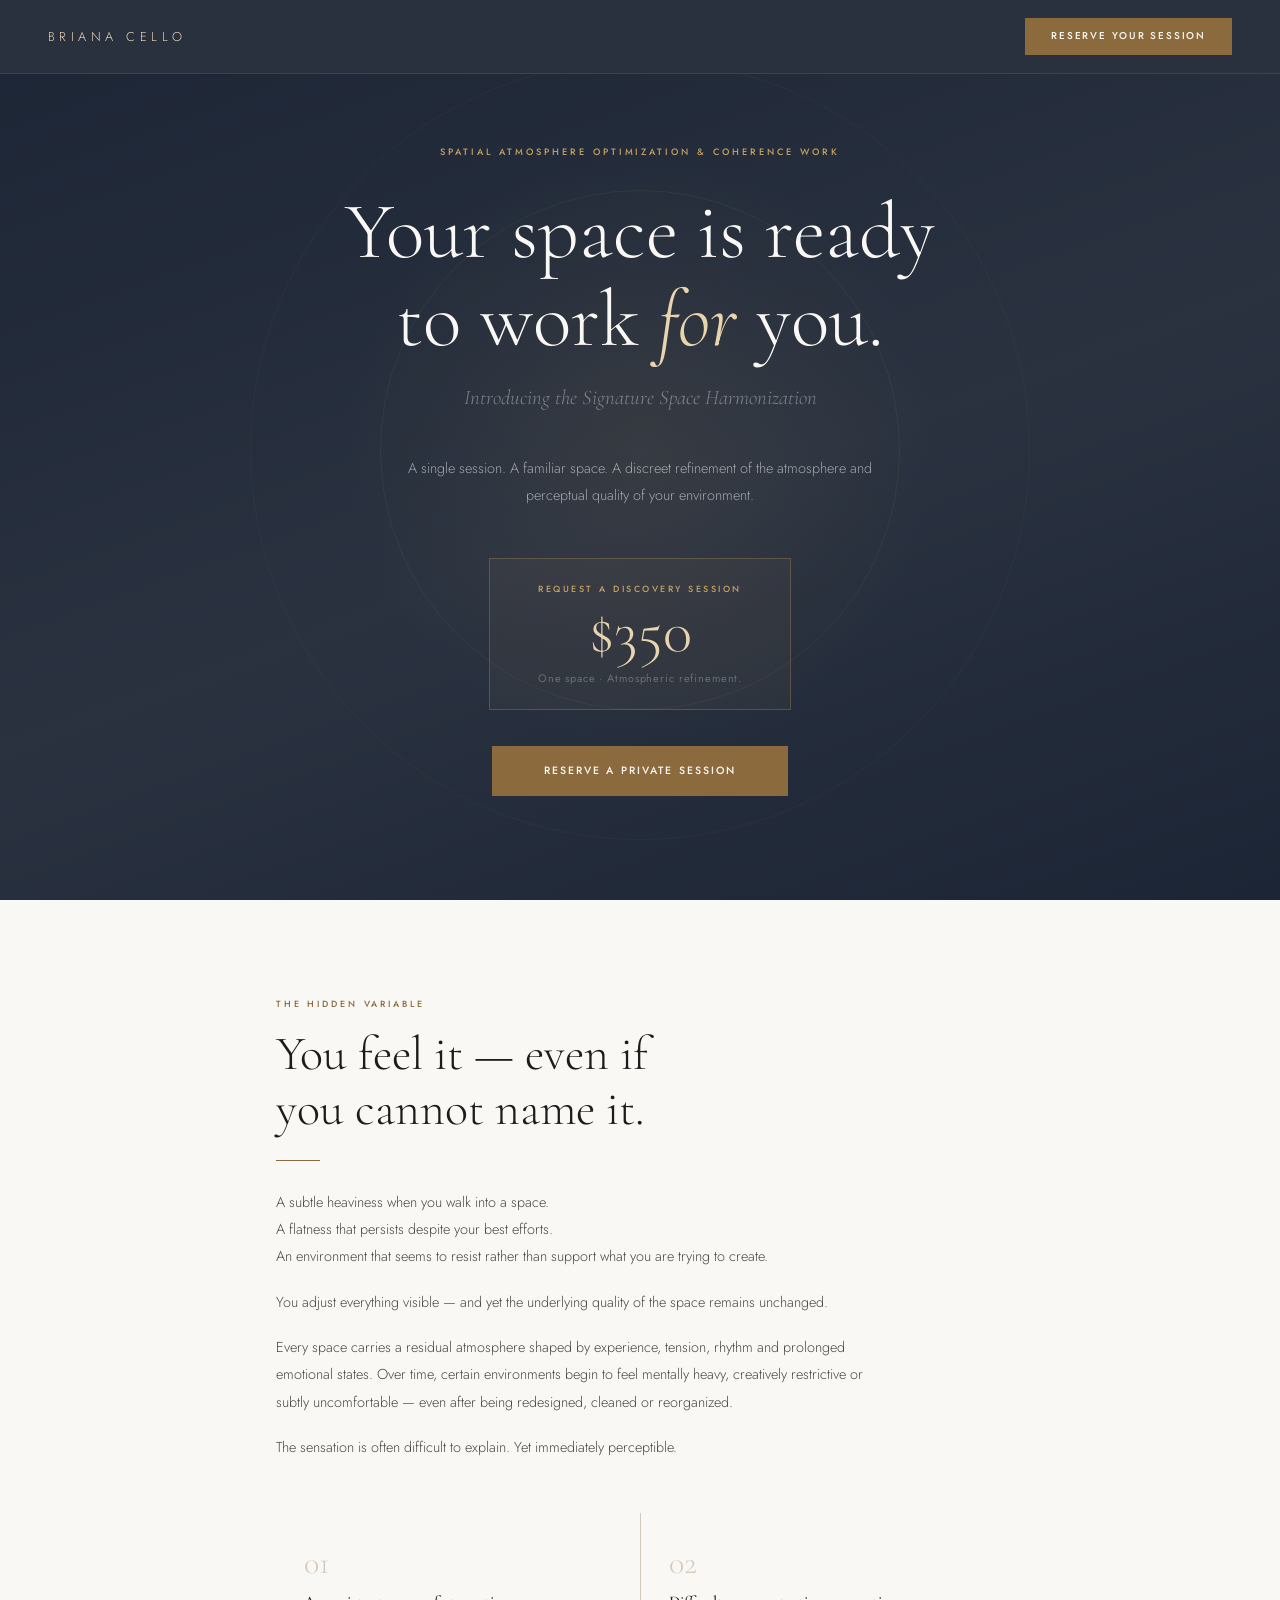
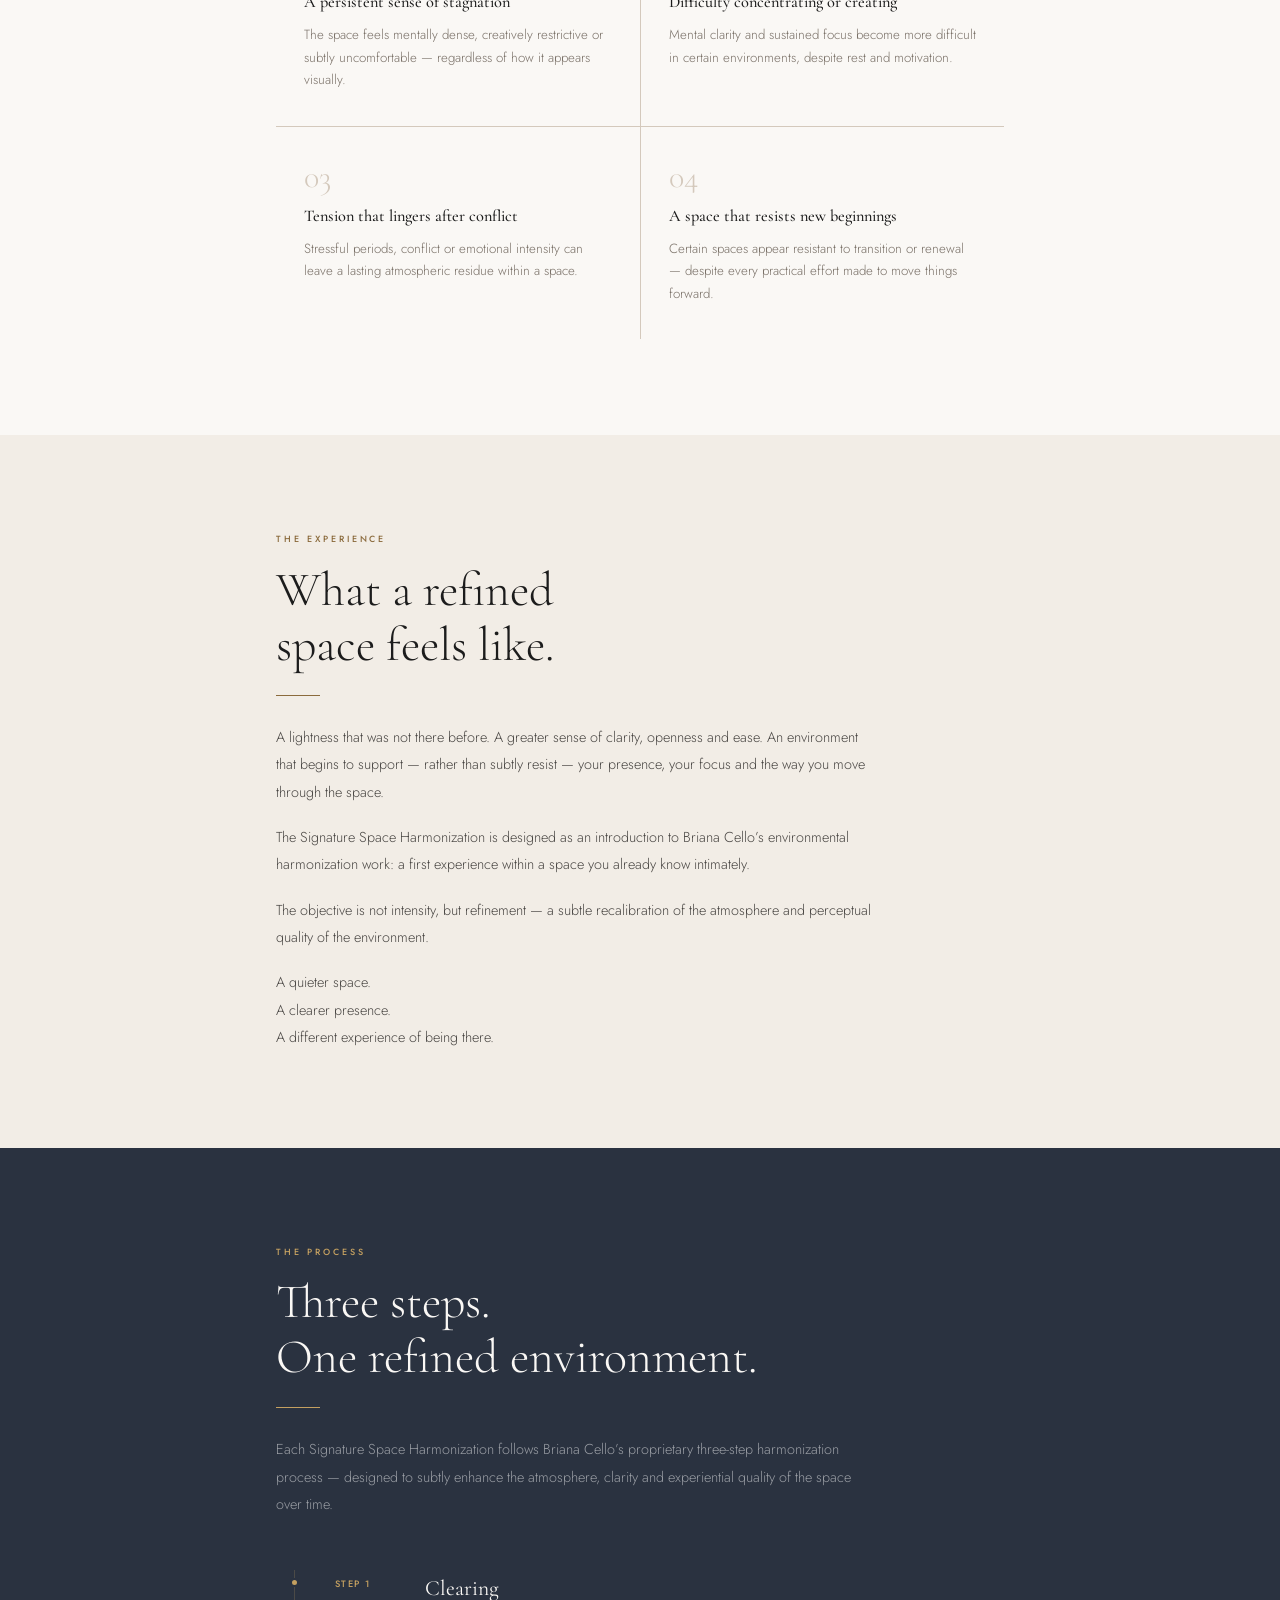
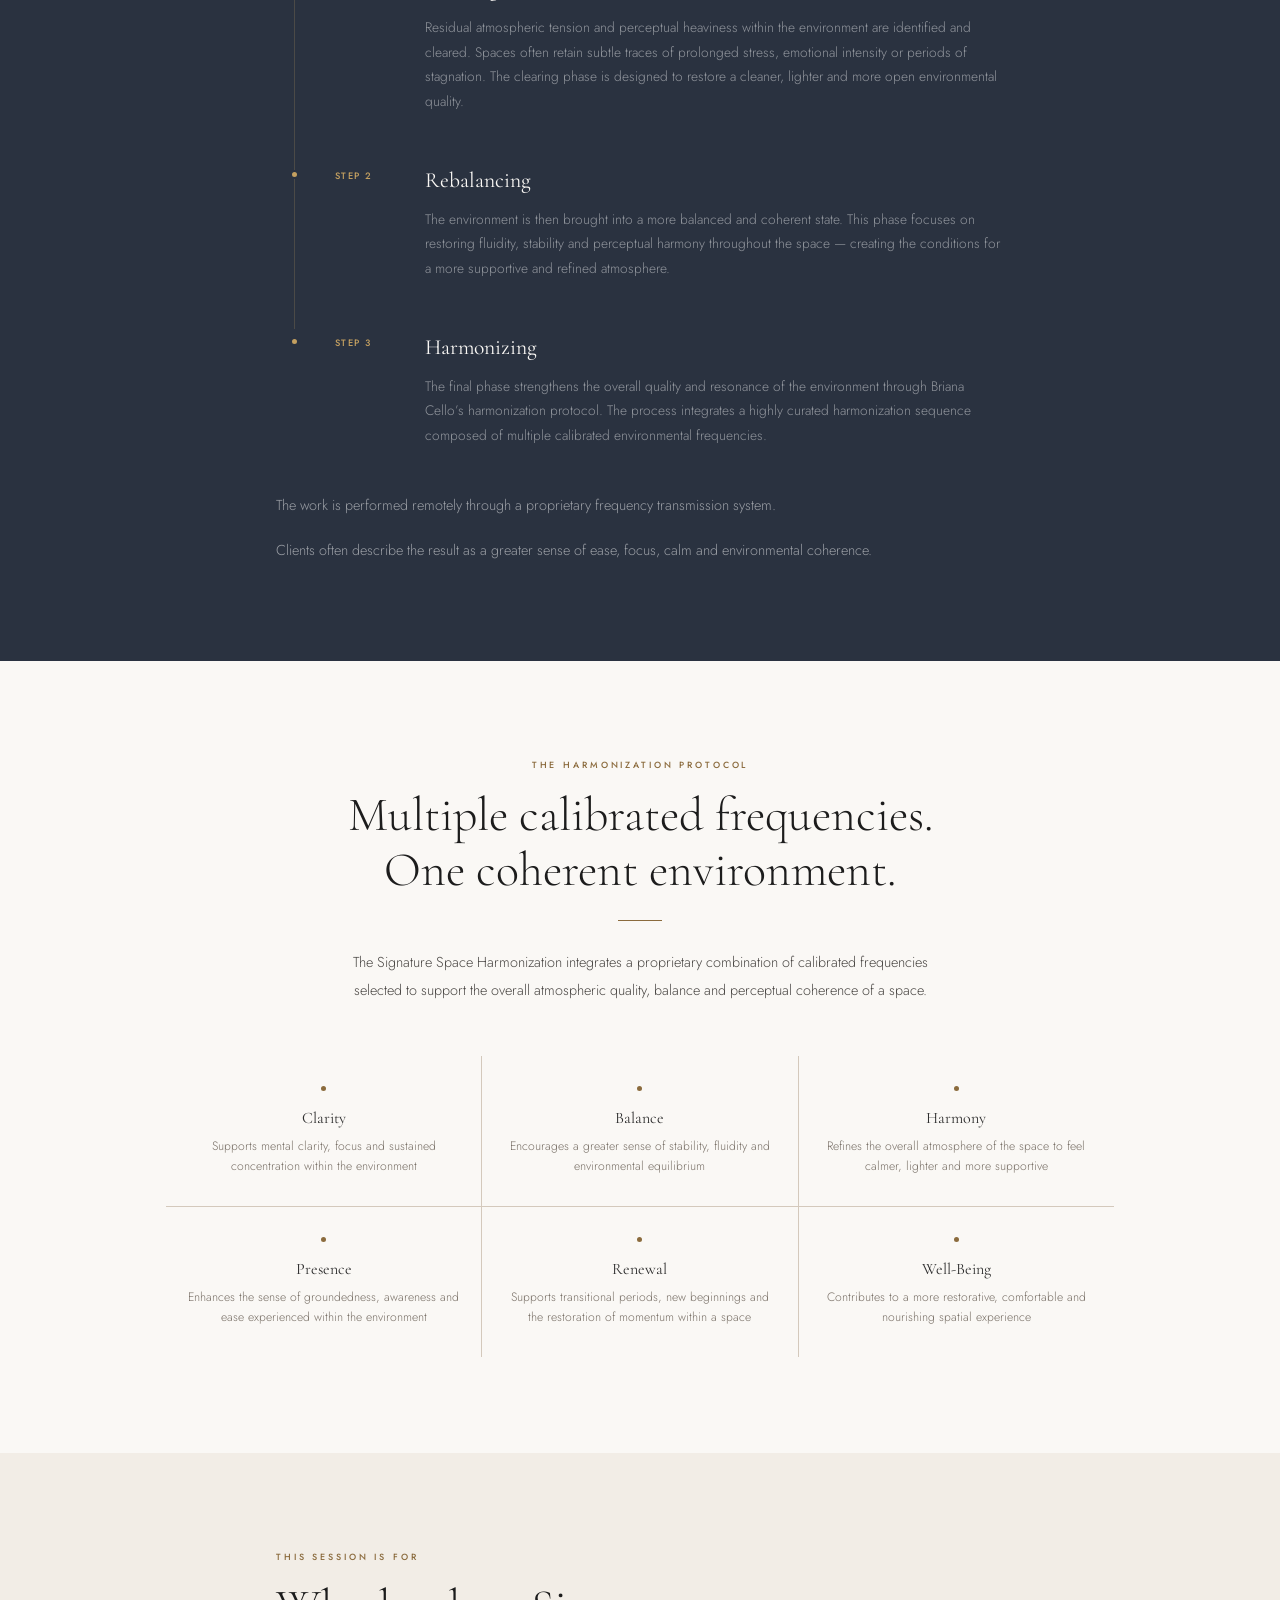
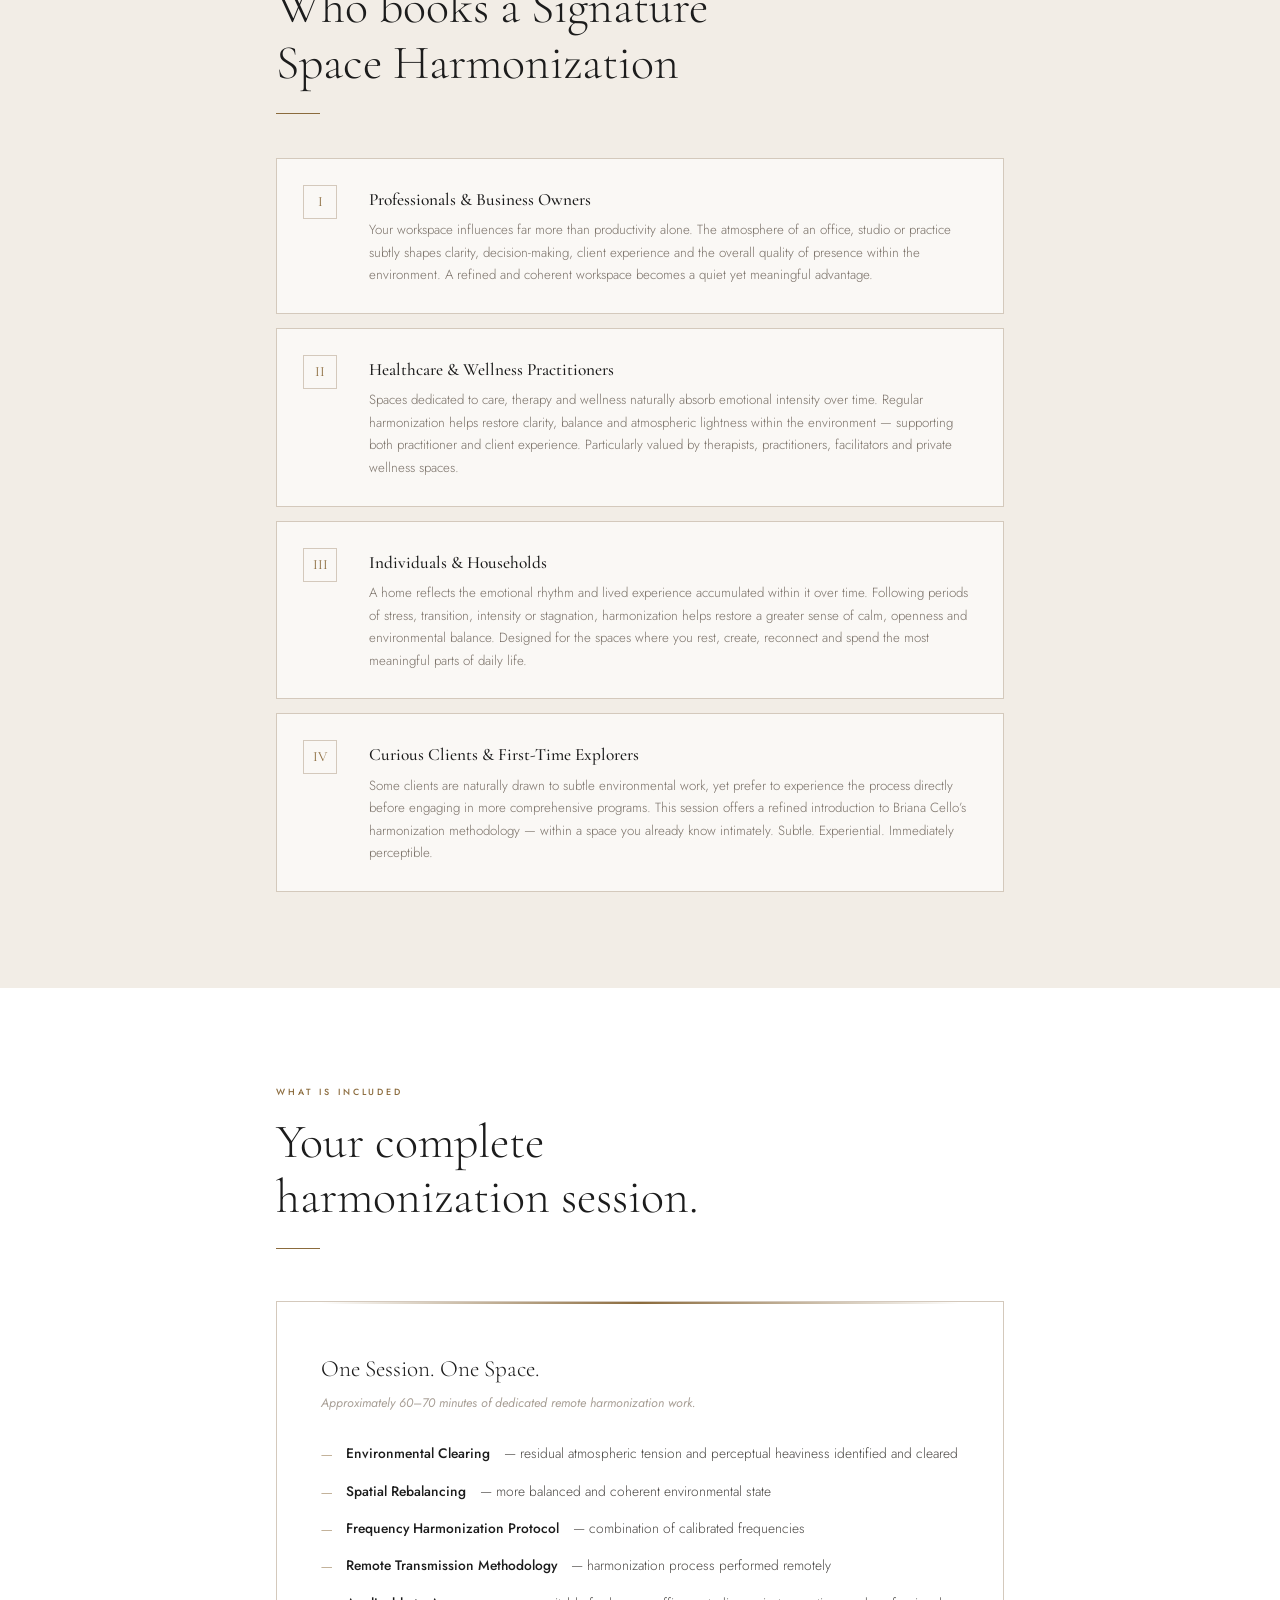
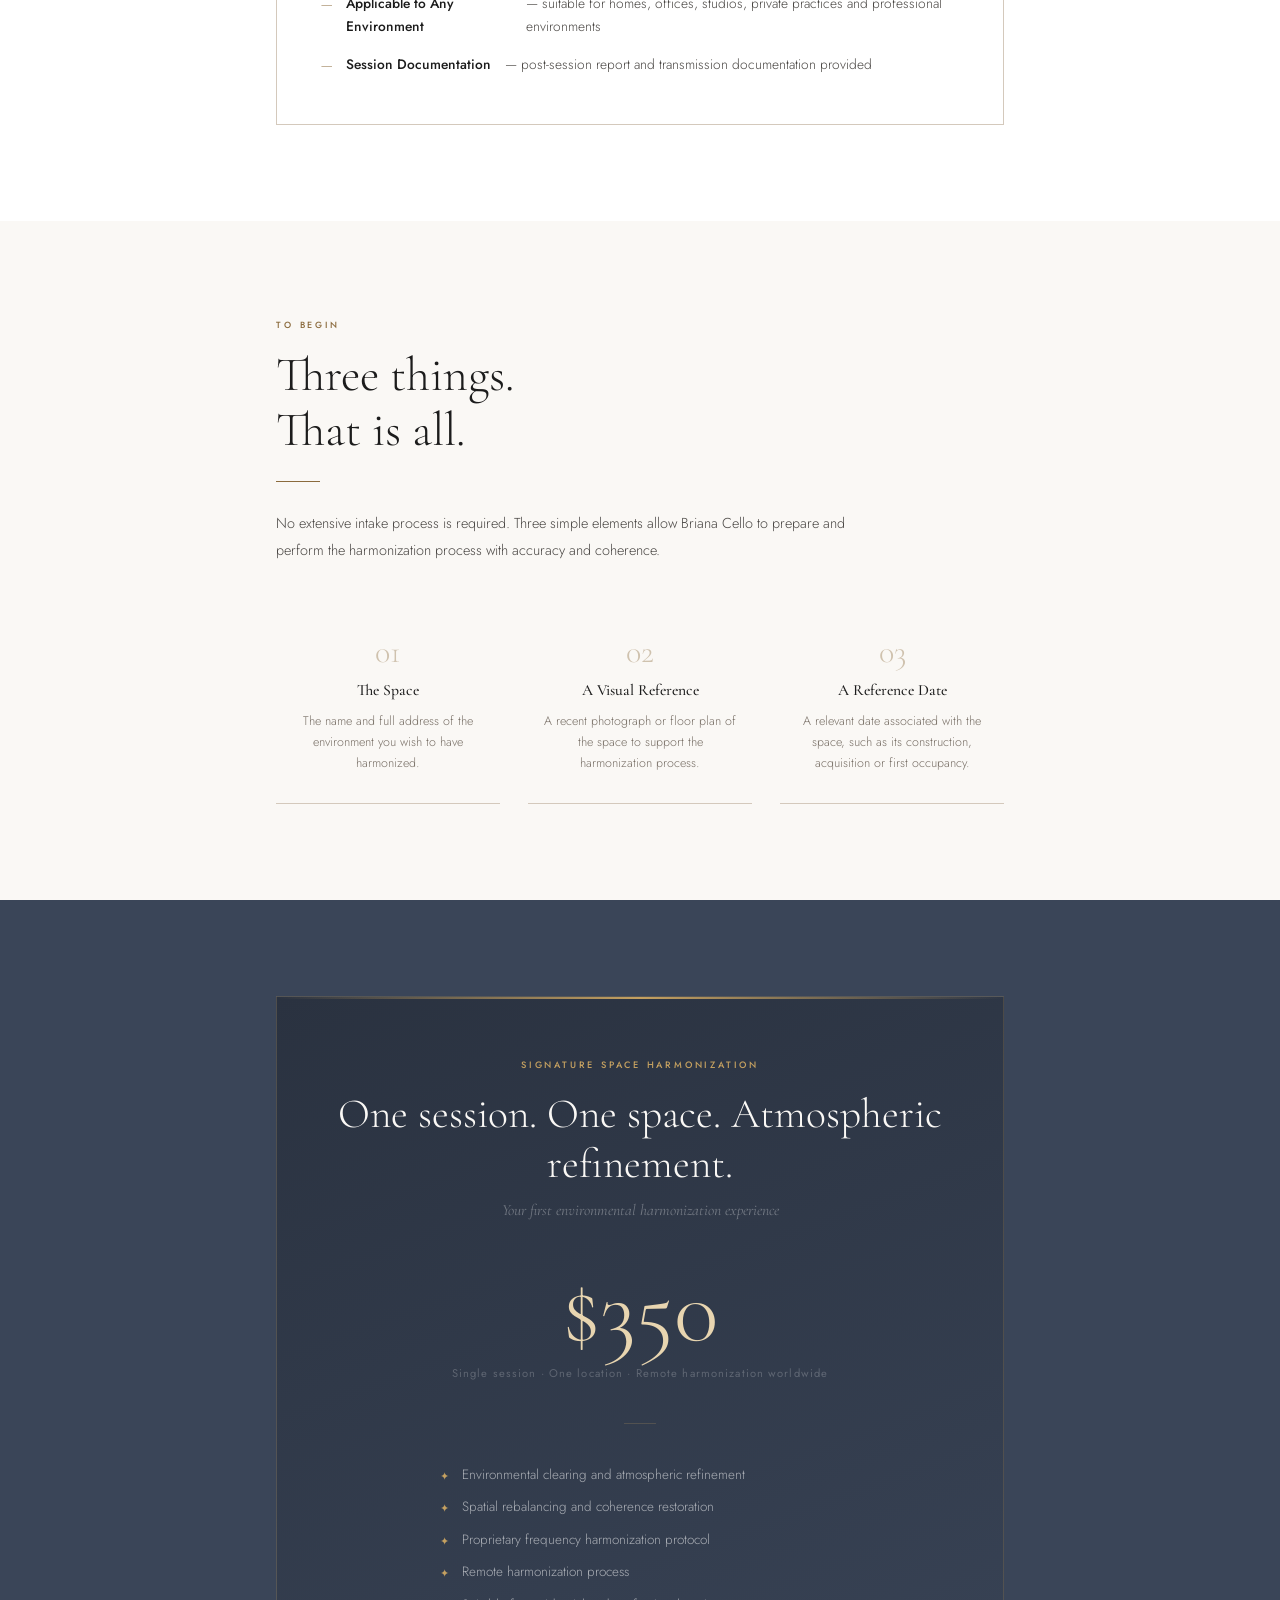
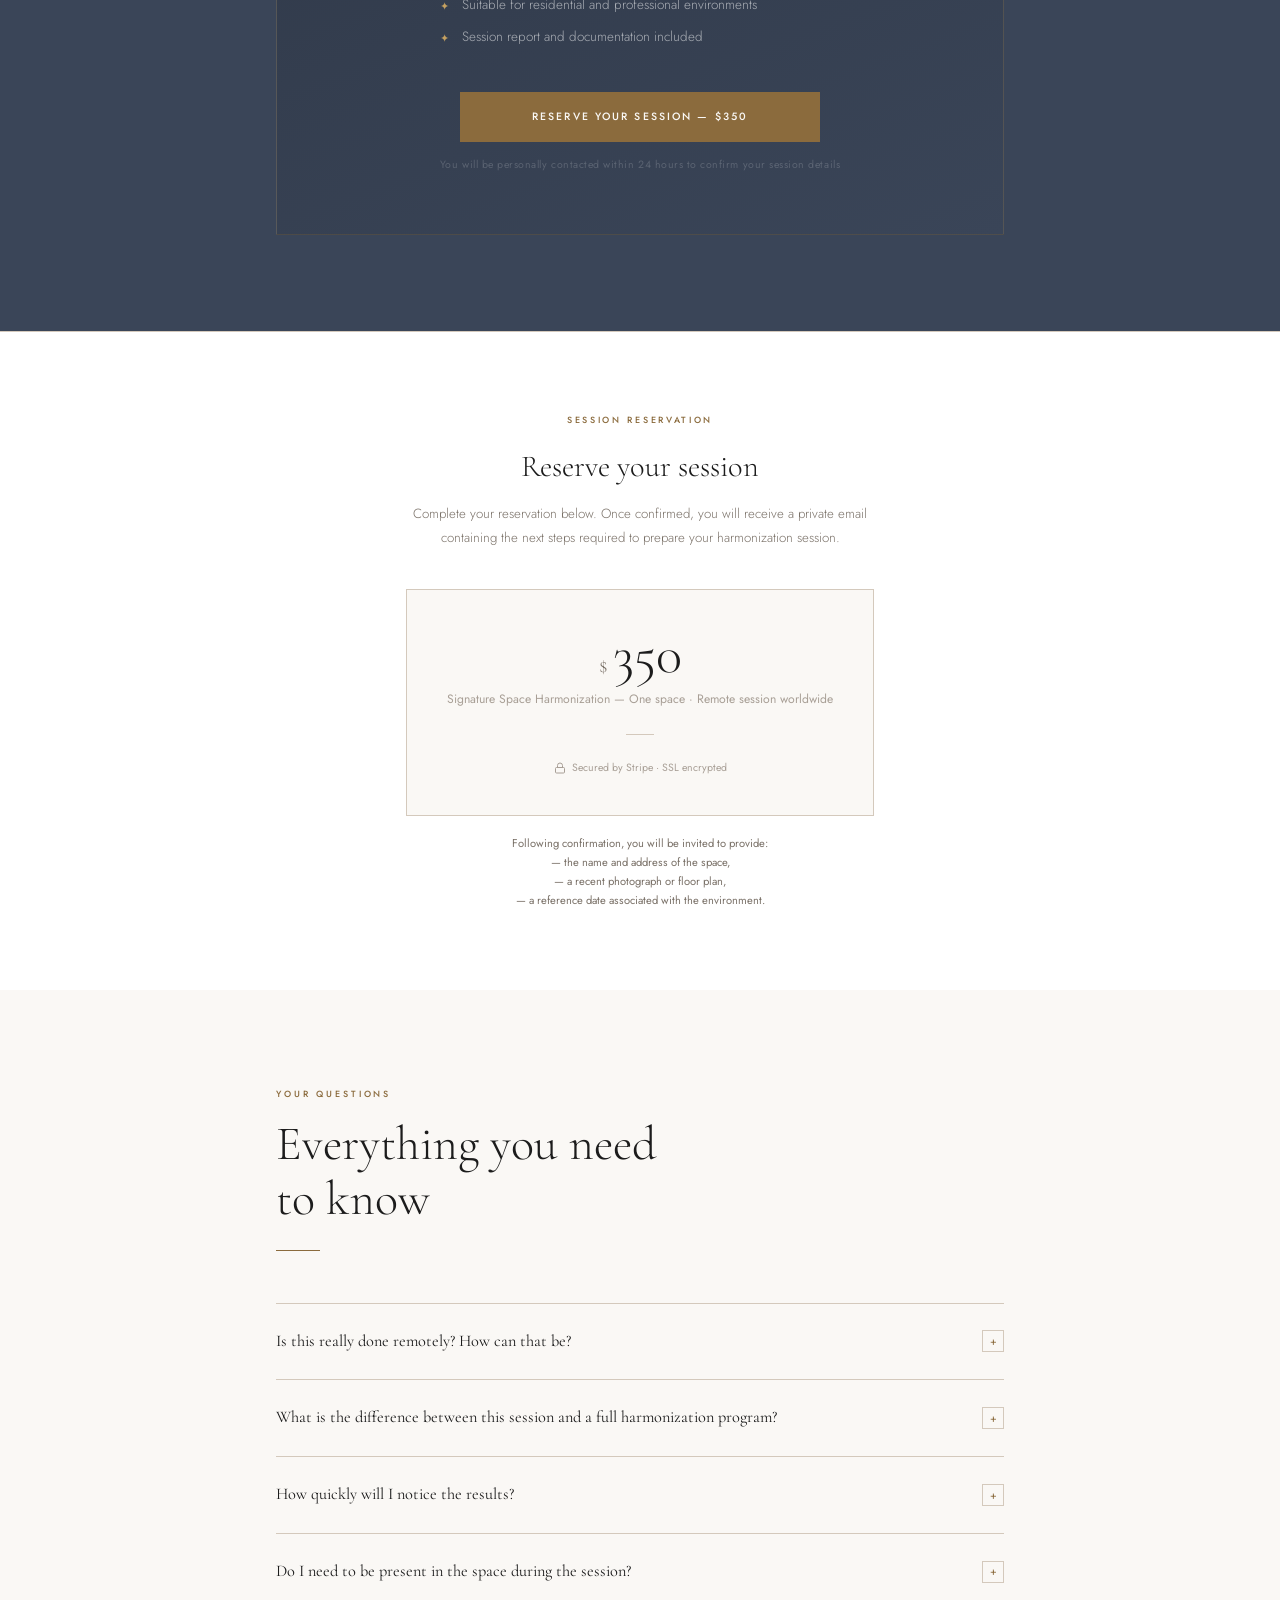
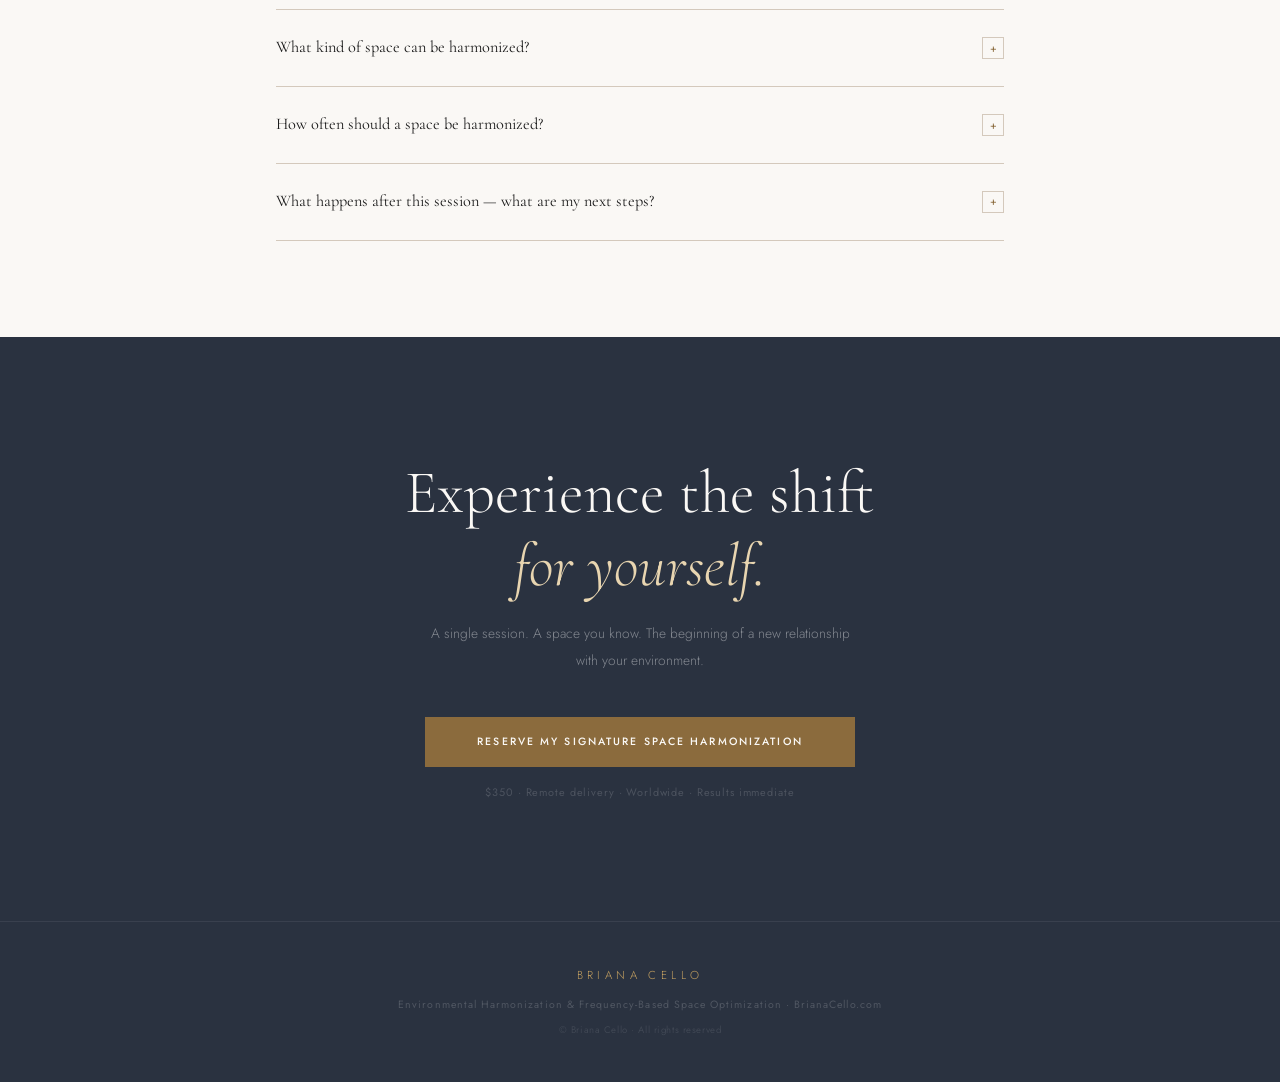
==== commit 382ebf76: "Update index.html" ====
--- a/index.html
+++ b/index.html
@@ -570,7 +570,7 @@
         Secured by Stripe · SSL encrypted
       </div>
     </div>
-    <p class="stripe-after">Following confirmation, you will be invited to provide:<br/>— the name and address of the space,<br/>—- a recent photograph or floor plan,<br/>— a reference date associated with the environment.</p>
+    <p class="stripe-after">Following confirmation, you will be invited to provide:<br/>— the name and address of the space,<br/>— a recent photograph or floor plan,<br/>— a reference date associated with the environment.</p>
   </div>
 </section>
 
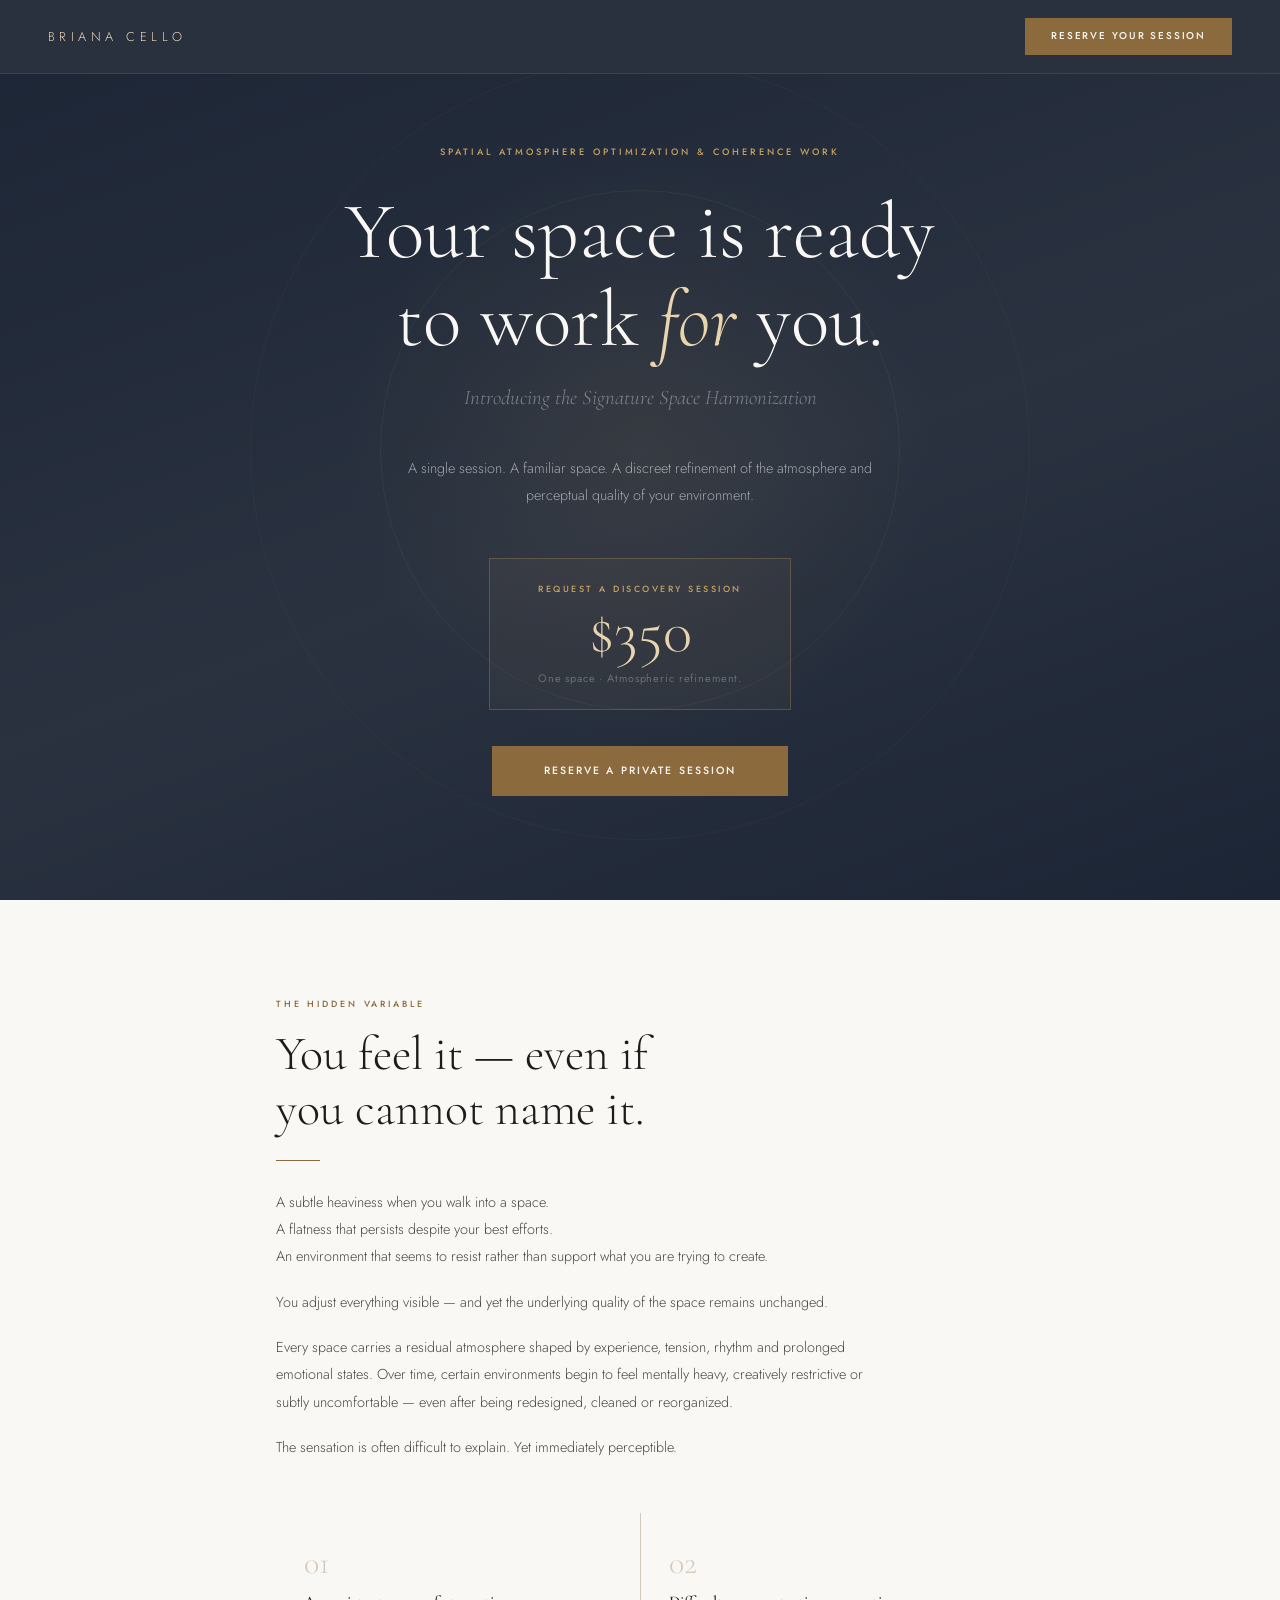
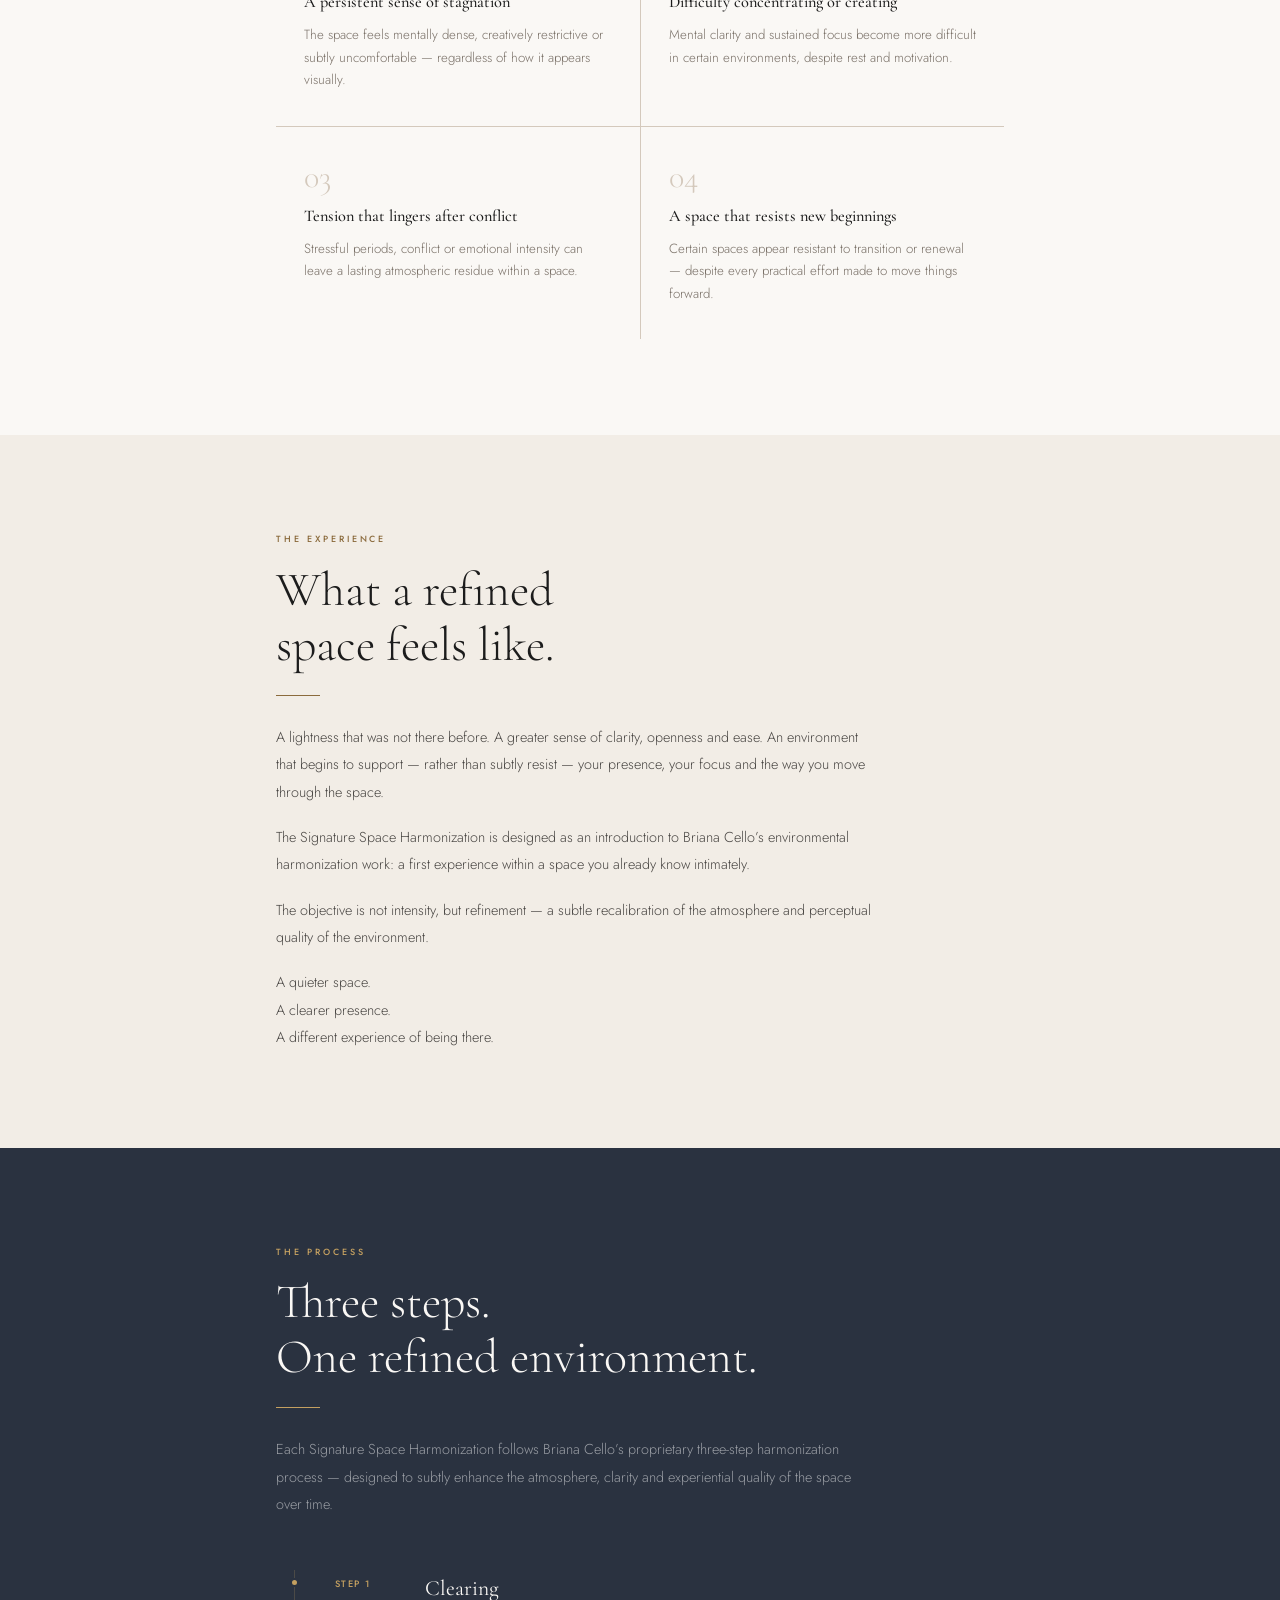
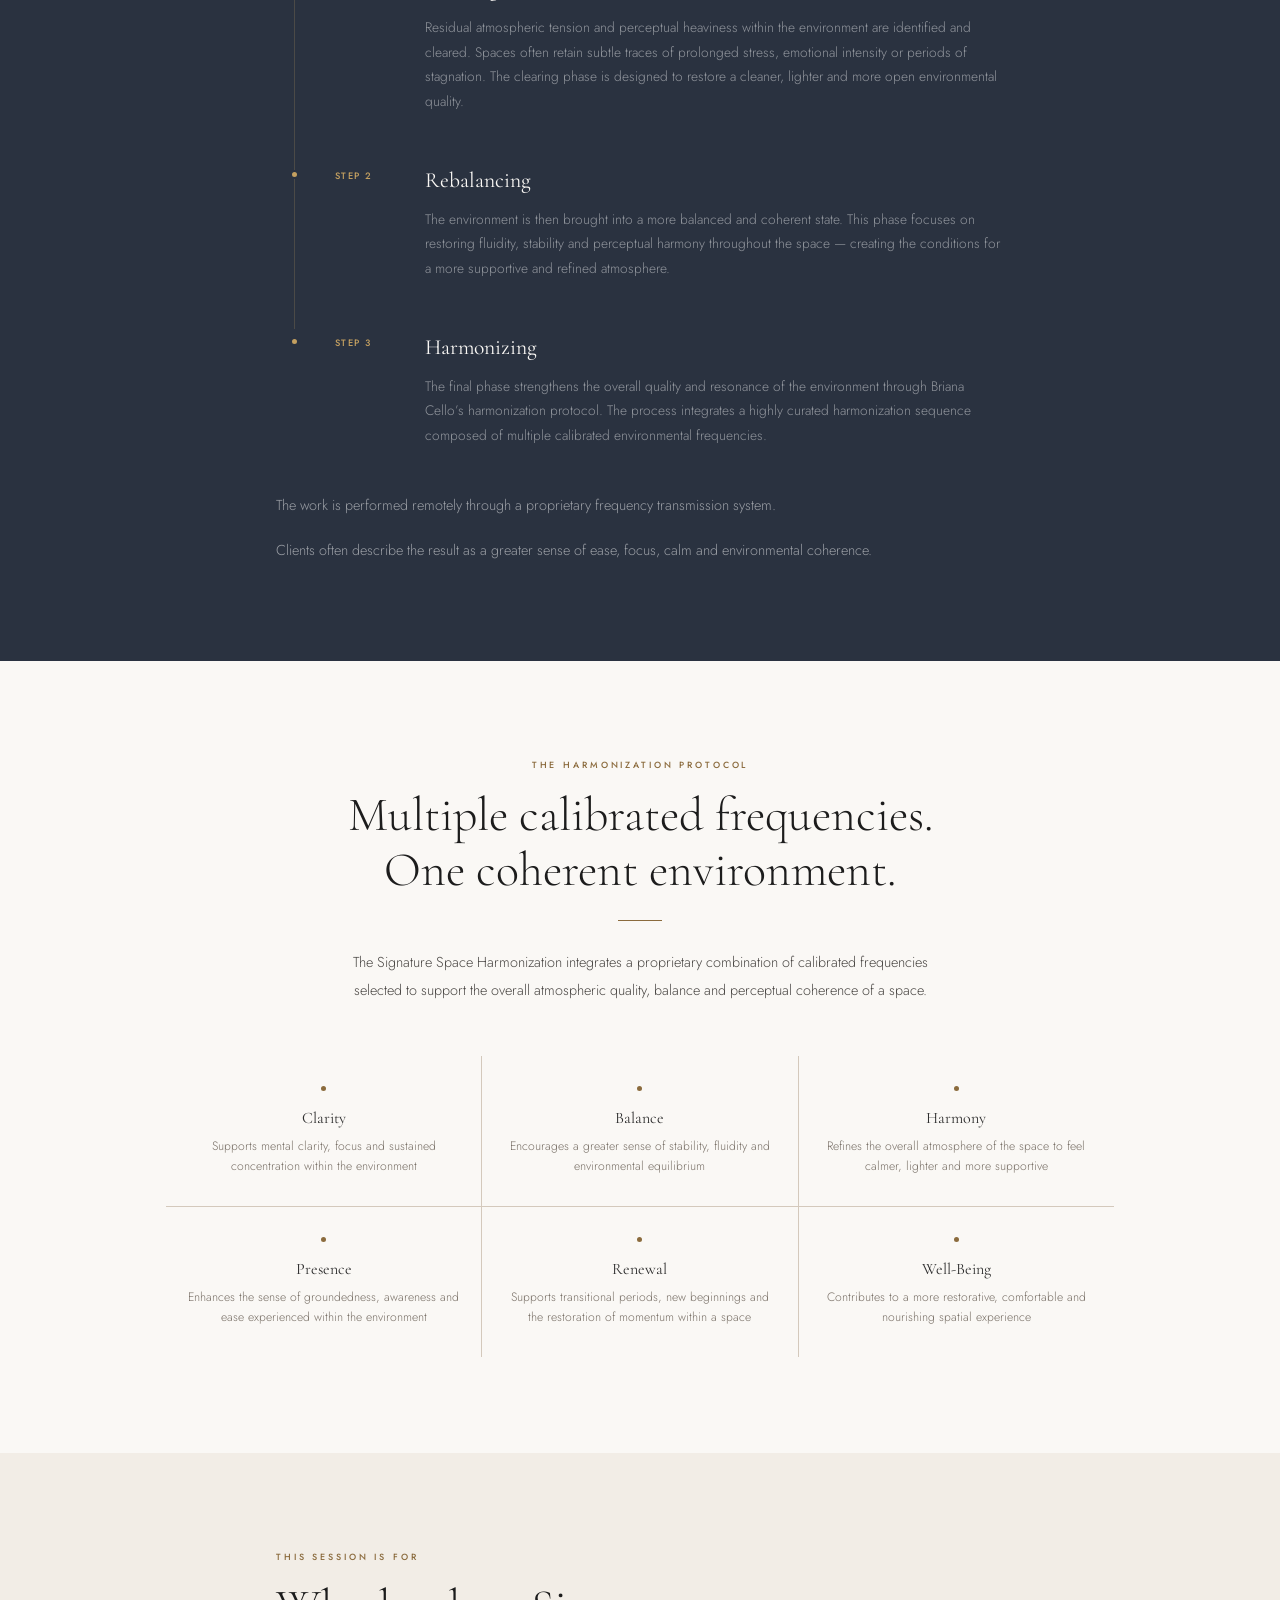
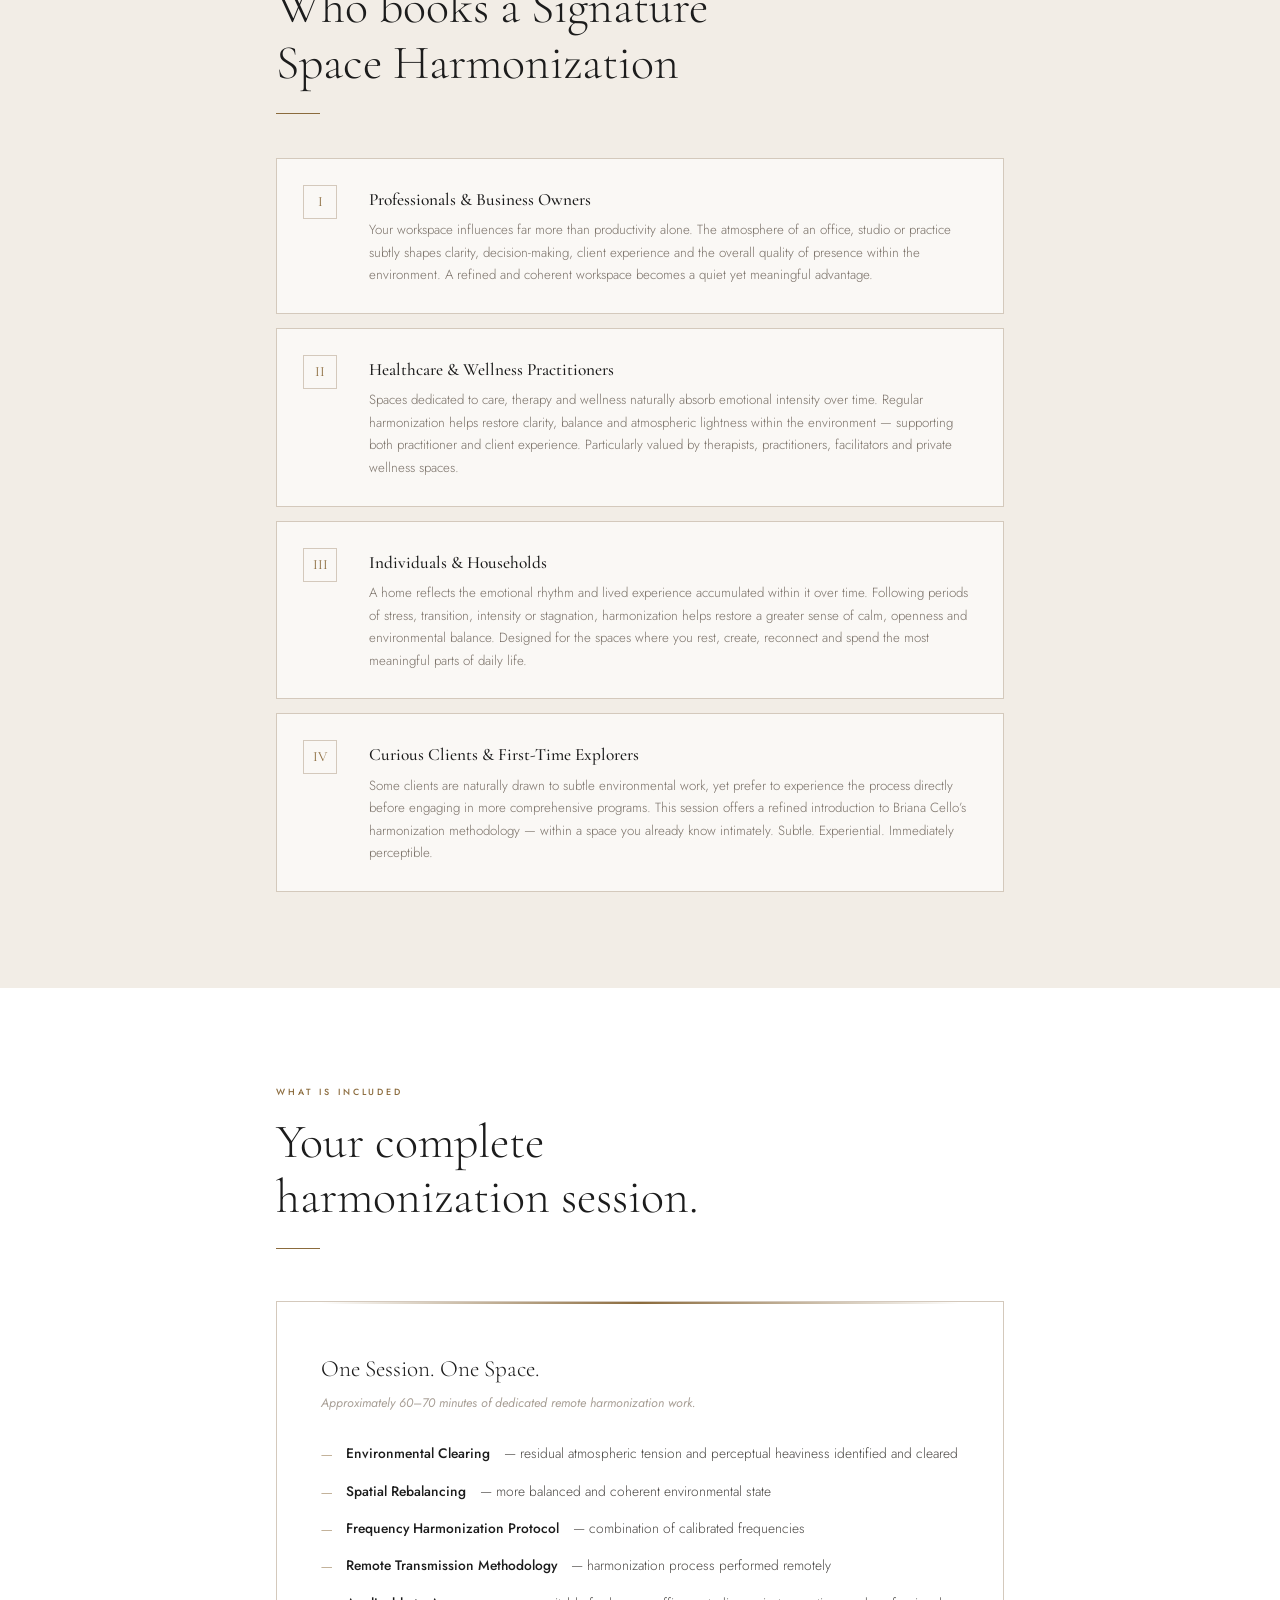
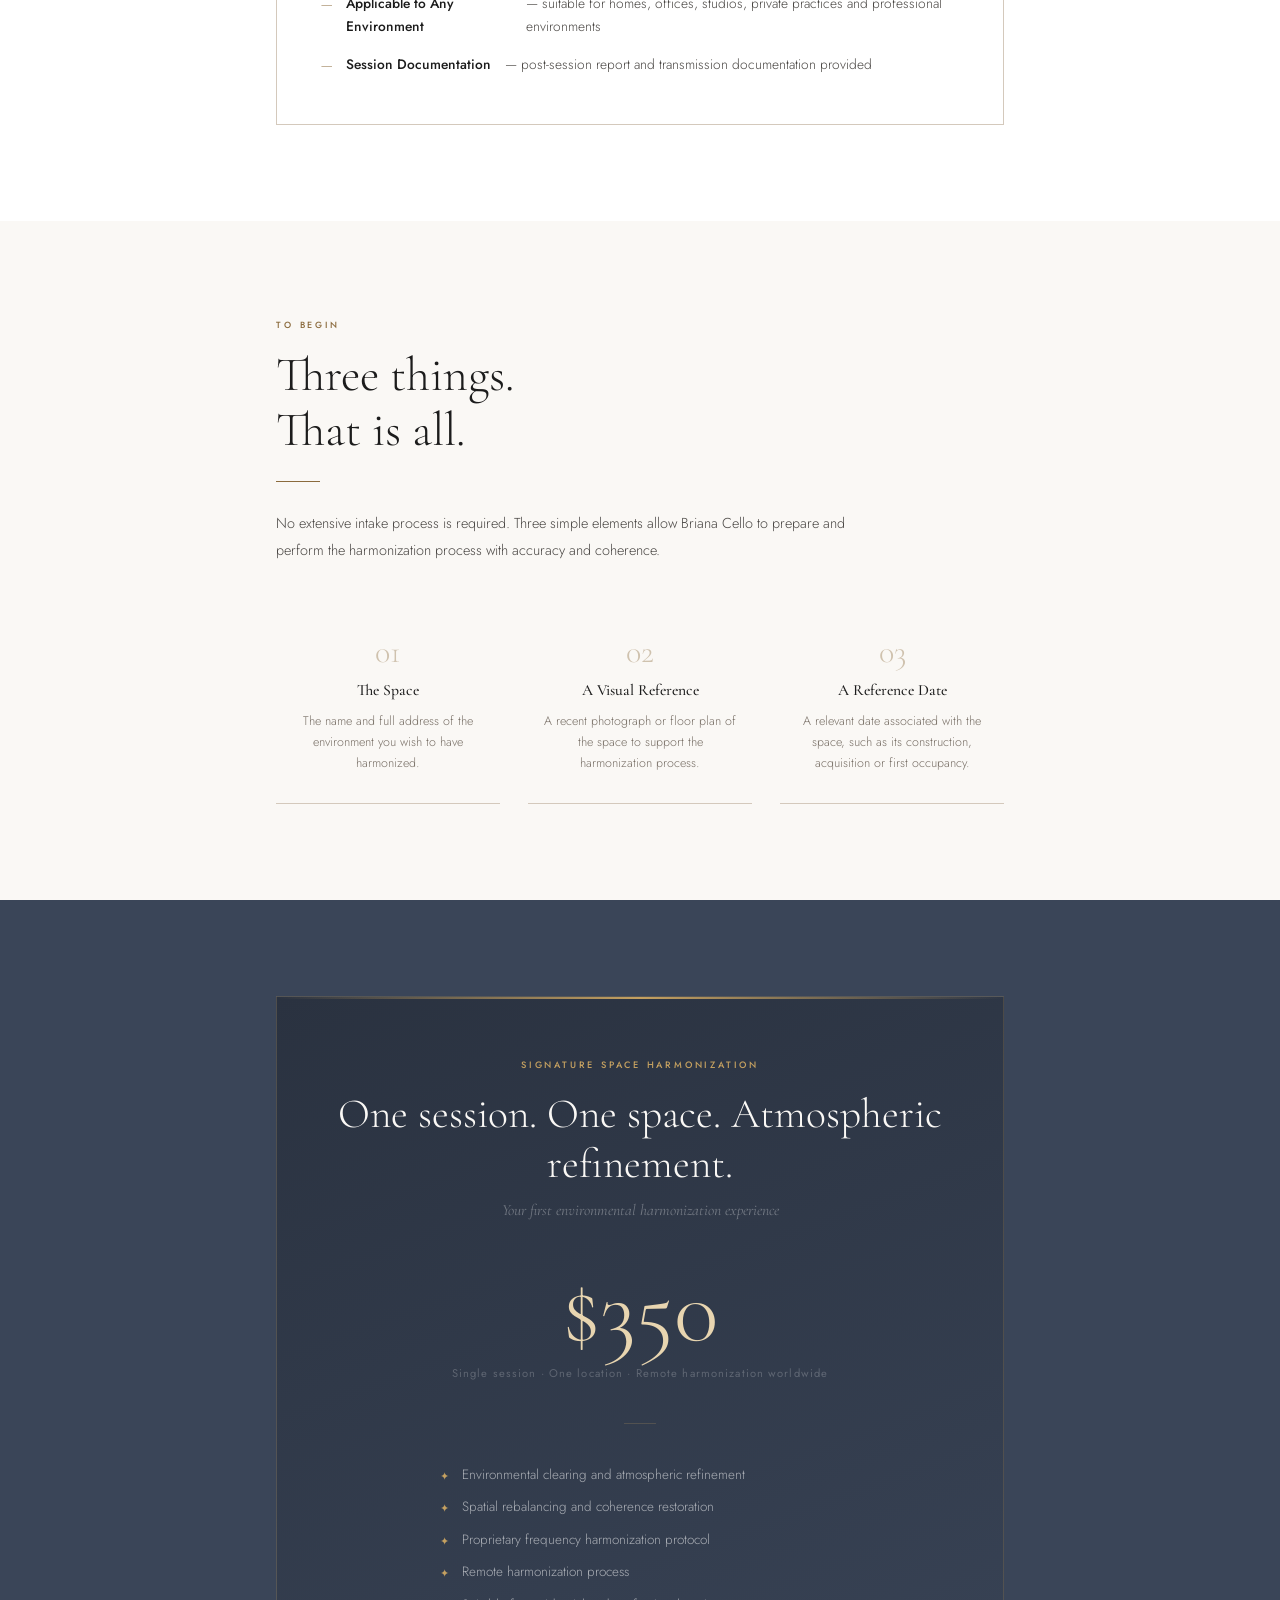
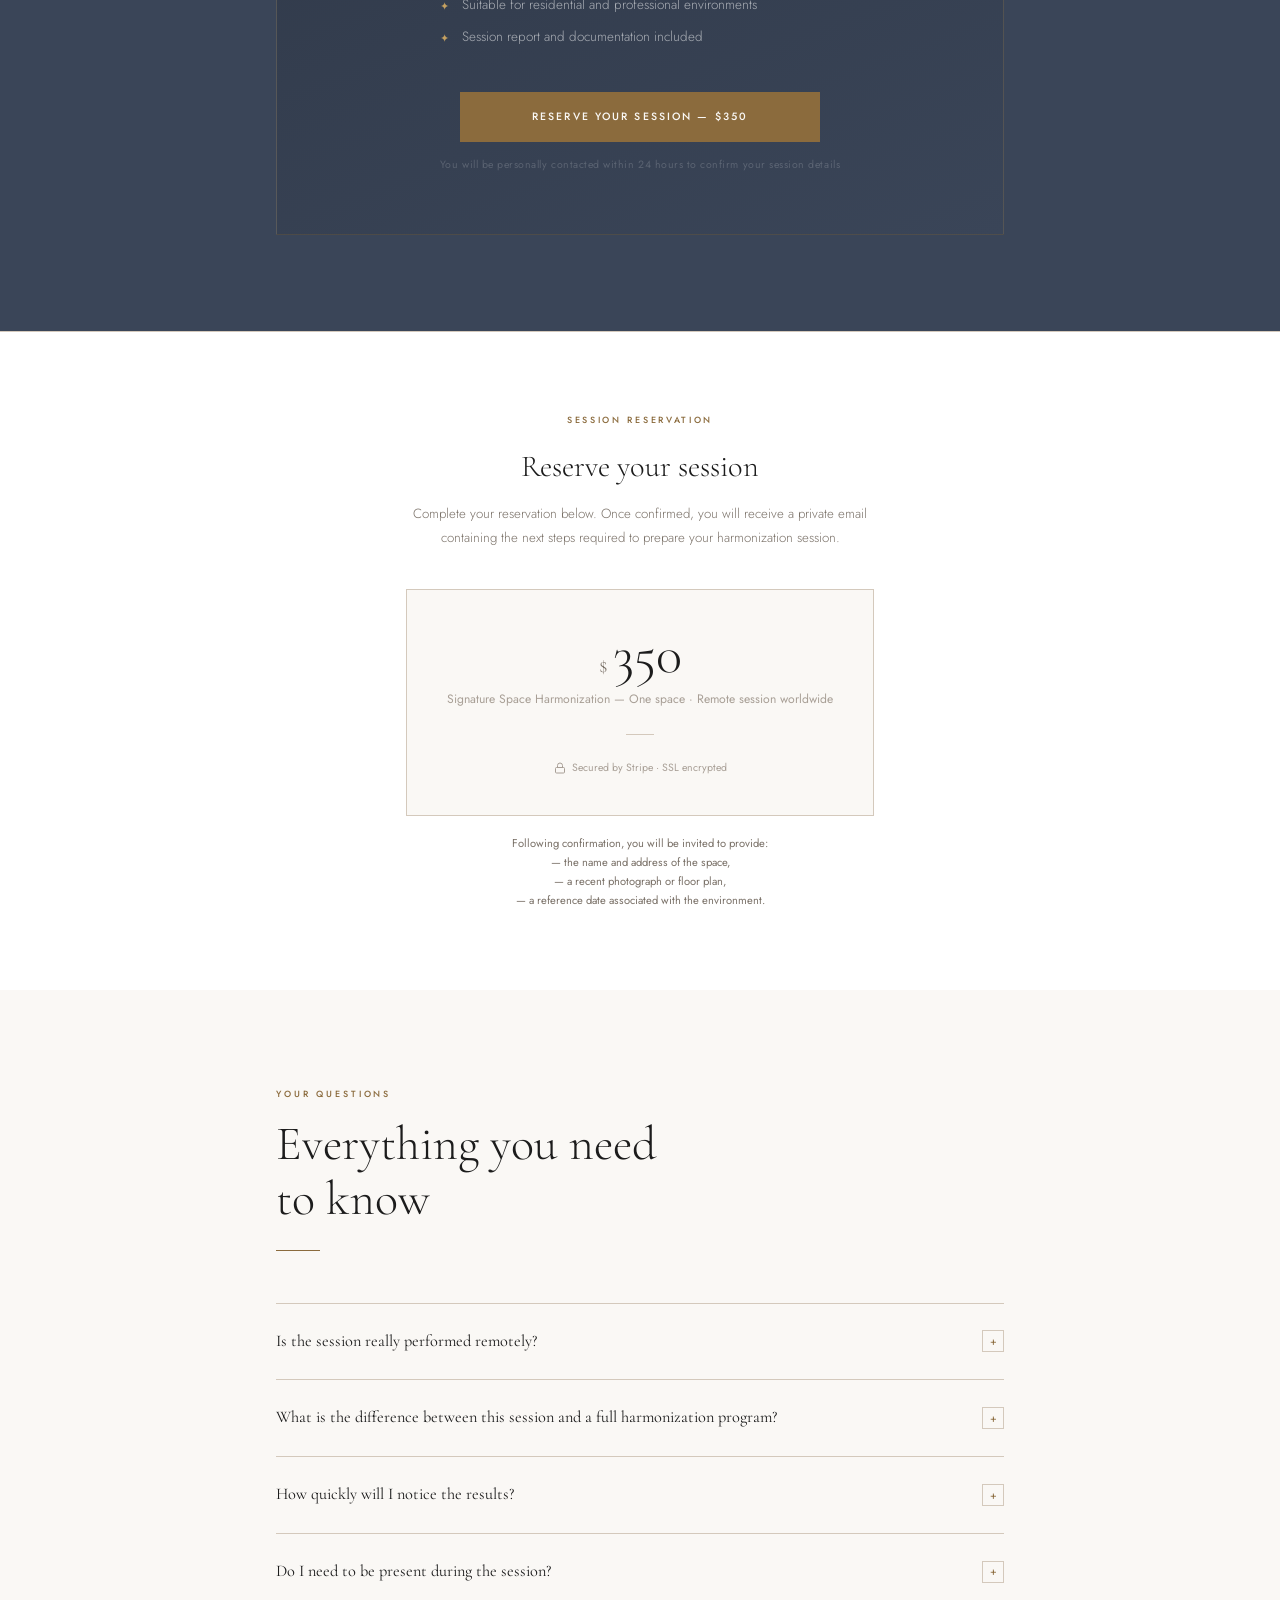
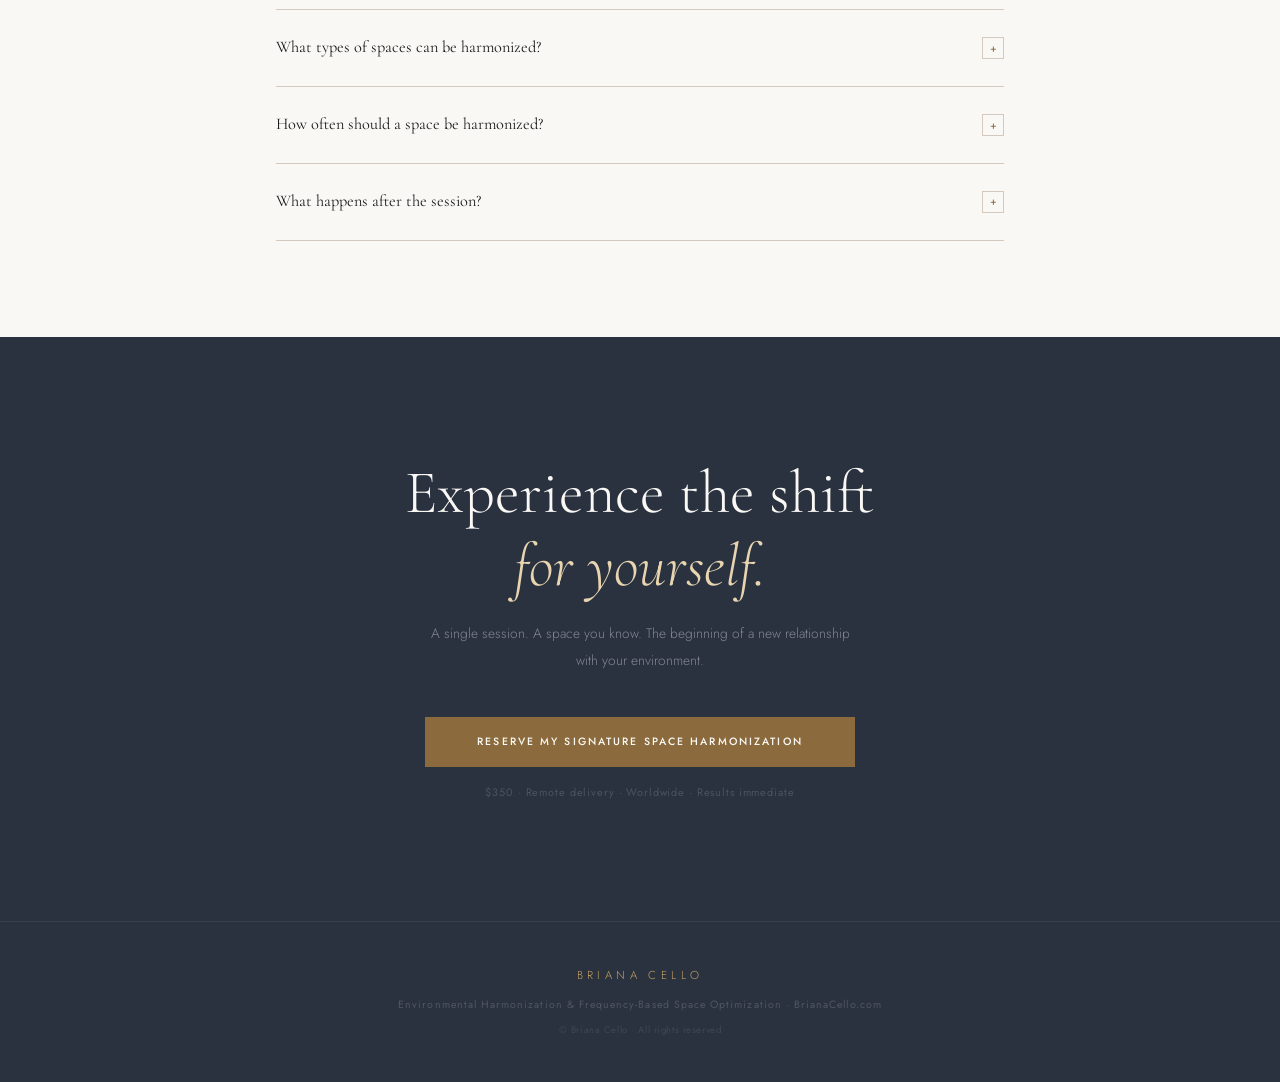
==== commit 4d8e7e75: "Update index.html" ====
--- a/index.html
+++ b/index.html
@@ -583,52 +583,52 @@
     <div class="faq-list">
       <div class="faq-item">
         <div class="faq-q" onclick="toggleFaq(this)">
-          <h4>Is this really done remotely? How can that be?</h4>
+          <h4>Is the session really performed remotely?</h4>
           <div class="faq-icon">+</div>
         </div>
-        <div class="faq-a">Yes — the work is performed in the informational field, which operates beyond physical proximity. Quantum-based frequency transmission via scalar antenna reaches any location with the same precision and intensity regardless of geographic distance. The informational field is not subject to space or time.</div>
+        <div class="faq-a">Yes. The harmonization process is performed remotely through Briana Cello’s proprietary frequency methodology. The work does not require physical presence within the space itself. Clients worldwide use the process for homes, practices, offices and professional environments located across different regions and time zones.</div>
       </div>
       <div class="faq-item">
         <div class="faq-q" onclick="toggleFaq(this)">
           <h4>What is the difference between this session and a full harmonization program?</h4>
           <div class="faq-icon">+</div>
         </div>
-        <div class="faq-a">The Signature Space Harmonization is a taster session — a single session designed to give you a direct, tangible experience of frequency work. A full harmonization program involves multiple sessions tailored to the specific needs, history and use of your space, and produces deeper results. This session is the ideal first step before exploring our complete programs.</div>
+        <div class="faq-a">The Signature Space Harmonization is designed as an introductory session — allowing clients to experience the process within a single environment before exploring more comprehensive programs. Full harmonization programs involve multiple sessions tailored to the history, rhythm and specific needs of a space, allowing for a deeper and more sustained environmental recalibration over time.</div>
       </div>
       <div class="faq-item">
         <div class="faq-q" onclick="toggleFaq(this)">
           <h4>How quickly will I notice the results?</h4>
           <div class="faq-icon">+</div>
         </div>
-        <div class="faq-a">Many clients report a perceptible shift within hours — a lightness, clarity and openness in the space. The effect deepens over 24 to 48 hours as the frequencies settle and integrate into the field. The experience varies depending on the initial state of the space and individual sensitivity.</div>
+        <div class="faq-a">Many clients describe a perceptible shift within the first 24 to 48 hours — often experienced as greater lightness, clarity or ease within the environment. The experience varies depending on the initial condition of the space and individual sensitivity to environmental changes.</div>
       </div>
       <div class="faq-item">
         <div class="faq-q" onclick="toggleFaq(this)">
-          <h4>Do I need to be present in the space during the session?</h4>
+          <h4>Do I need to be present during the session?</h4>
           <div class="faq-icon">+</div>
         </div>
-        <div class="faq-a">No. The session is performed entirely remotely. You may be anywhere in the world. The only requirement is that you provide the three elements before the session begins: the name and address of the space, a recent photograph or floor plan, and an origin date symbolising the construction of the space.</div>
+        <div class="faq-a">No. The harmonization process is performed entirely remotely. Prior to the session, you will simply be asked to provide: the name and address of the space, a recent photograph or floor plan, a reference date associated with the environment</div>
       </div>
       <div class="faq-item">
         <div class="faq-q" onclick="toggleFaq(this)">
-          <h4>What kind of space can be harmonized?</h4>
+          <h4>What types of spaces can be harmonized?</h4>
           <div class="faq-icon">+</div>
         </div>
-        <div class="faq-a">Any space — a home, a home office, a professional practice, a studio, a retail space, a property on the market. The method works for spaces of any size and type. If you have a specific space in mind and are unsure whether it qualifies, simply reach out before booking.</div>
+        <div class="faq-a">The process may be applied to residential, professional and commercial environments of various sizes and functions — including homes, studios, wellness practices, offices, hospitality spaces and properties currently on the market. If you are unsure whether your environment is suitable, you are welcome to inquire prior to booking.</div>
       </div>
       <div class="faq-item">
         <div class="faq-q" onclick="toggleFaq(this)">
           <h4>How often should a space be harmonized?</h4>
           <div class="faq-icon">+</div>
         </div>
-        <div class="faq-a">Frequency needs depend entirely on how the space is used and what it absorbs. A medical or therapeutic practice benefits from two or more sessions per week to maintain a clear, high-quality field and support client retention. A trade show stand benefits from daily recalibration throughout the event. A home may benefit from one or two sessions per week, or following specific events such as periods of tension, conflict or significant change. A property that is not attracting buyers may benefit from several targeted sessions to clear and reset its energetic signature. We tailor all ongoing programs to the specific rhythm and needs of your space.</div>
+        <div class="faq-a">The recommended frequency depends on the intensity, rhythm and purpose of the environment. Spaces receiving continuous public interaction — such as wellness practices, therapeutic environments, hospitality venues or event spaces — may benefit from more regular harmonization in order to maintain atmospheric clarity and environmental coherence over time. Residential environments are often harmonized periodically, particularly following transitions, renovations, emotionally intense periods or significant changes within the space. Ongoing programs are tailored individually according to the nature and needs of each environment.</div>
       </div>
       <div class="faq-item">
         <div class="faq-q" onclick="toggleFaq(this)">
-          <h4>What happens after this session — what are my next steps?</h4>
+          <h4>What happens after the session?</h4>
           <div class="faq-icon">+</div>
         </div>
-        <div class="faq-a">After experiencing their first session, many clients choose to explore our deeper hormonization programs — including our Transformation Space Harmonization, Environmental Revenue Recalibration, Stability Retainer, Event Optimization Plan, and our Monthly and Quarterly Subscription packages, which are fully tailored to your space and its specific needs. We will be in touch after your session to discuss what you experienced and guide you toward the program that best serves your situation.</div>
+        <div class="faq-a">Following their first session, some clients choose to continue with more comprehensive harmonization programs tailored to the evolving needs of their environment. These may include ongoing recalibration plans, support during transitional periods, or long-term harmonization programs for residential or professional spaces. Following your session, Briana Cello will personally guide you toward the most appropriate next step based on your experience and objectives.</div>
       </div>
     </div>
   </div>
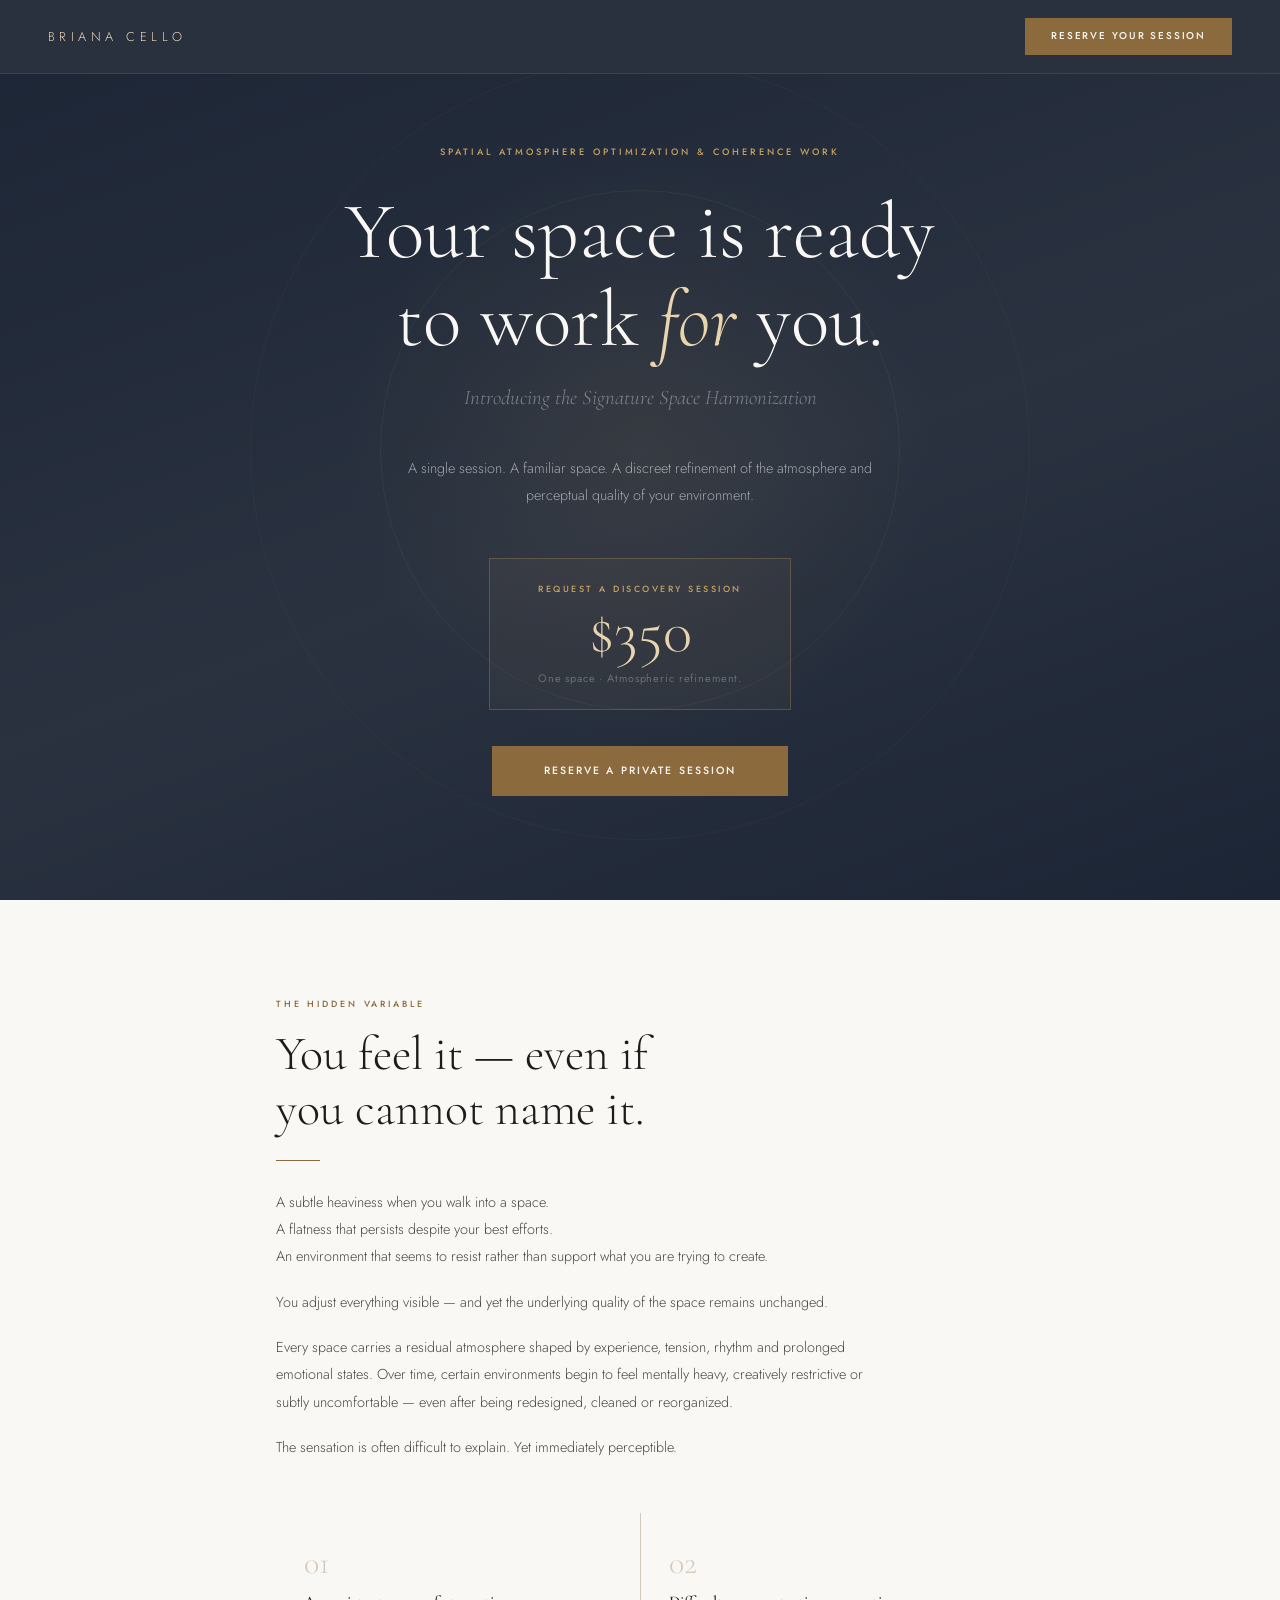
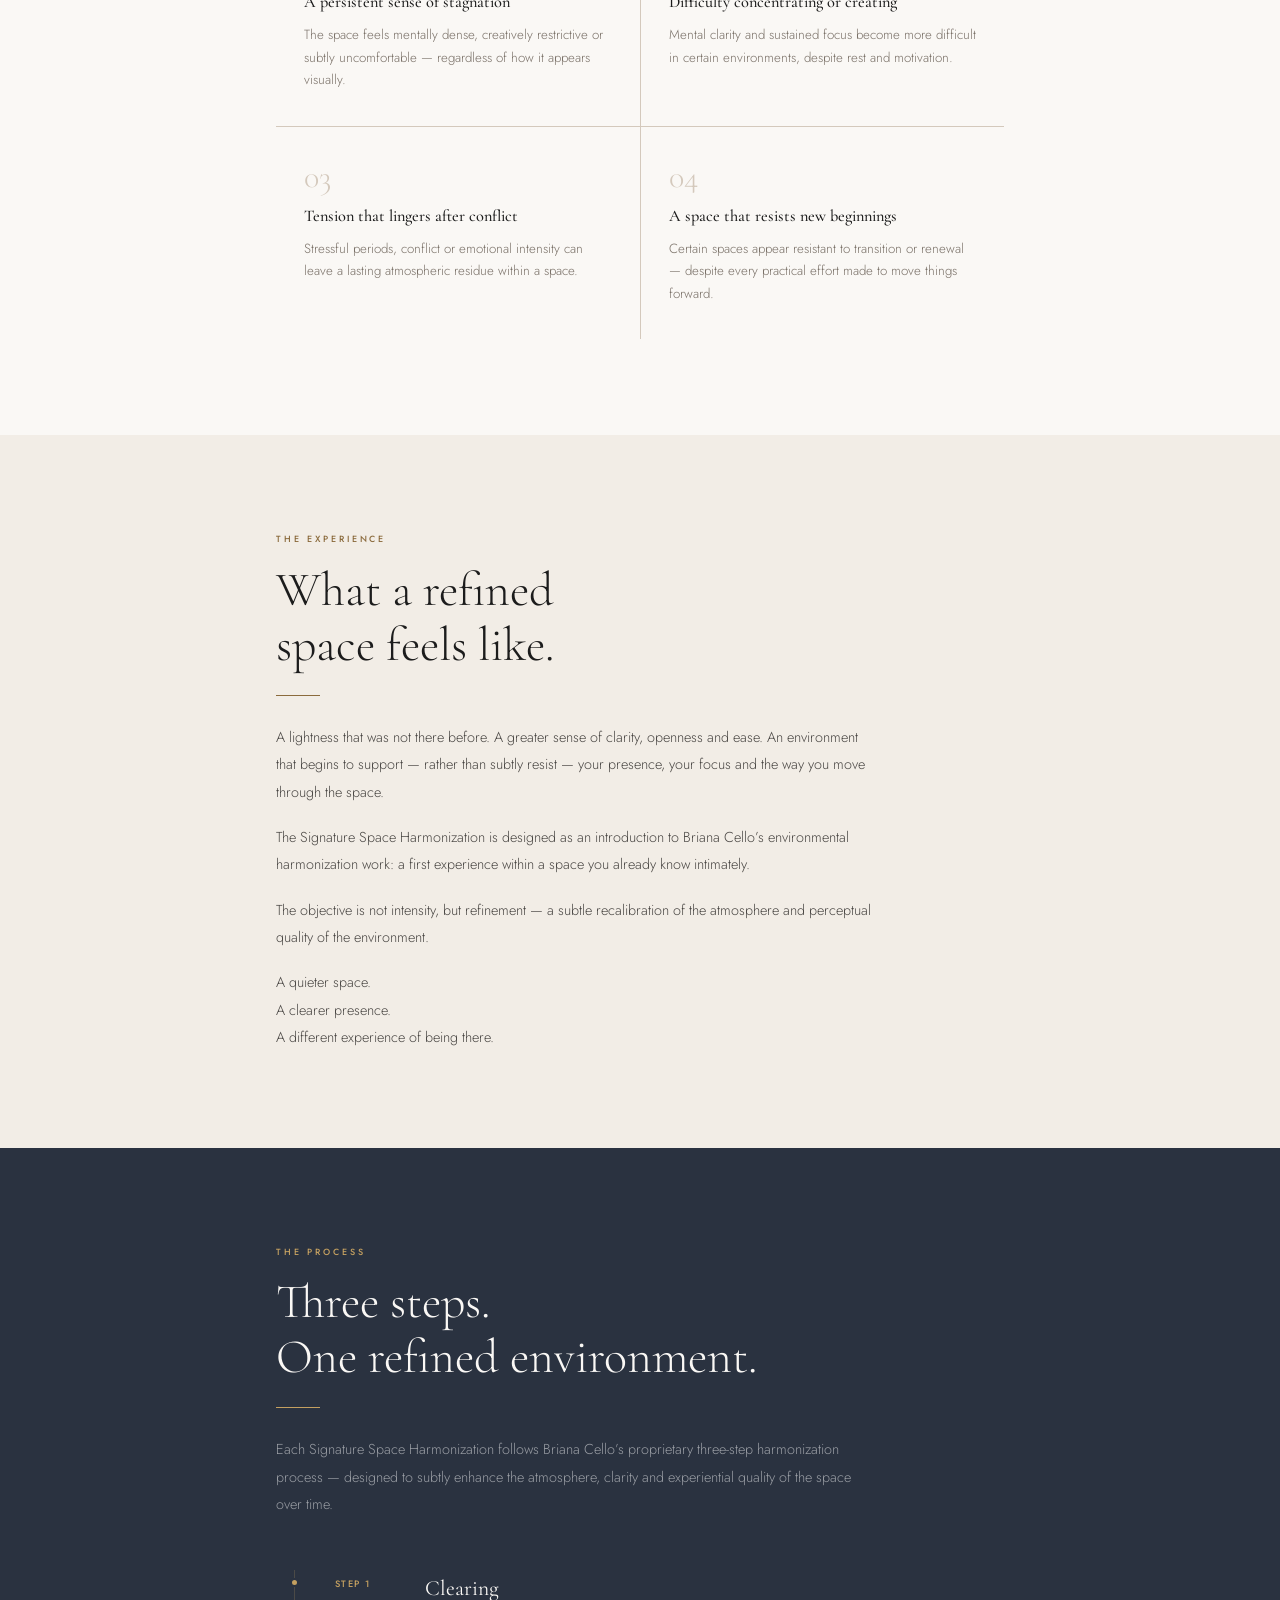
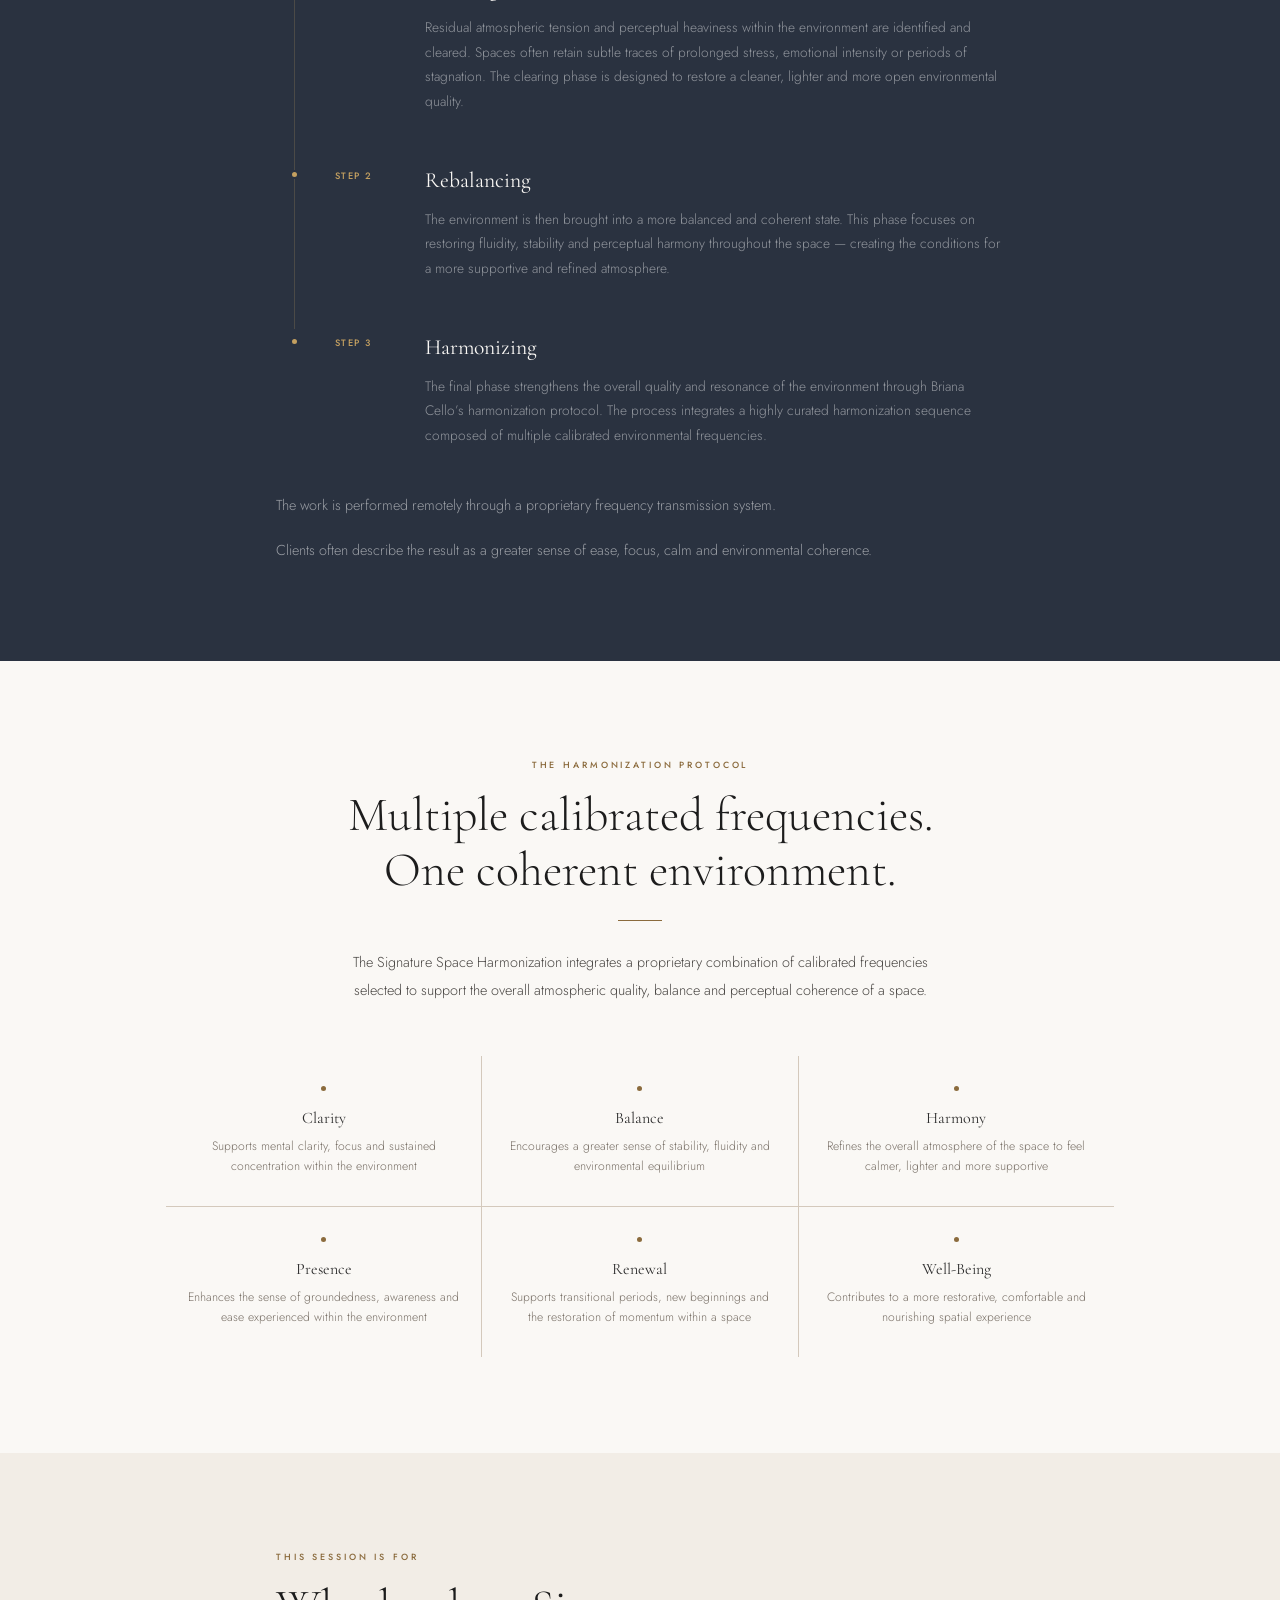
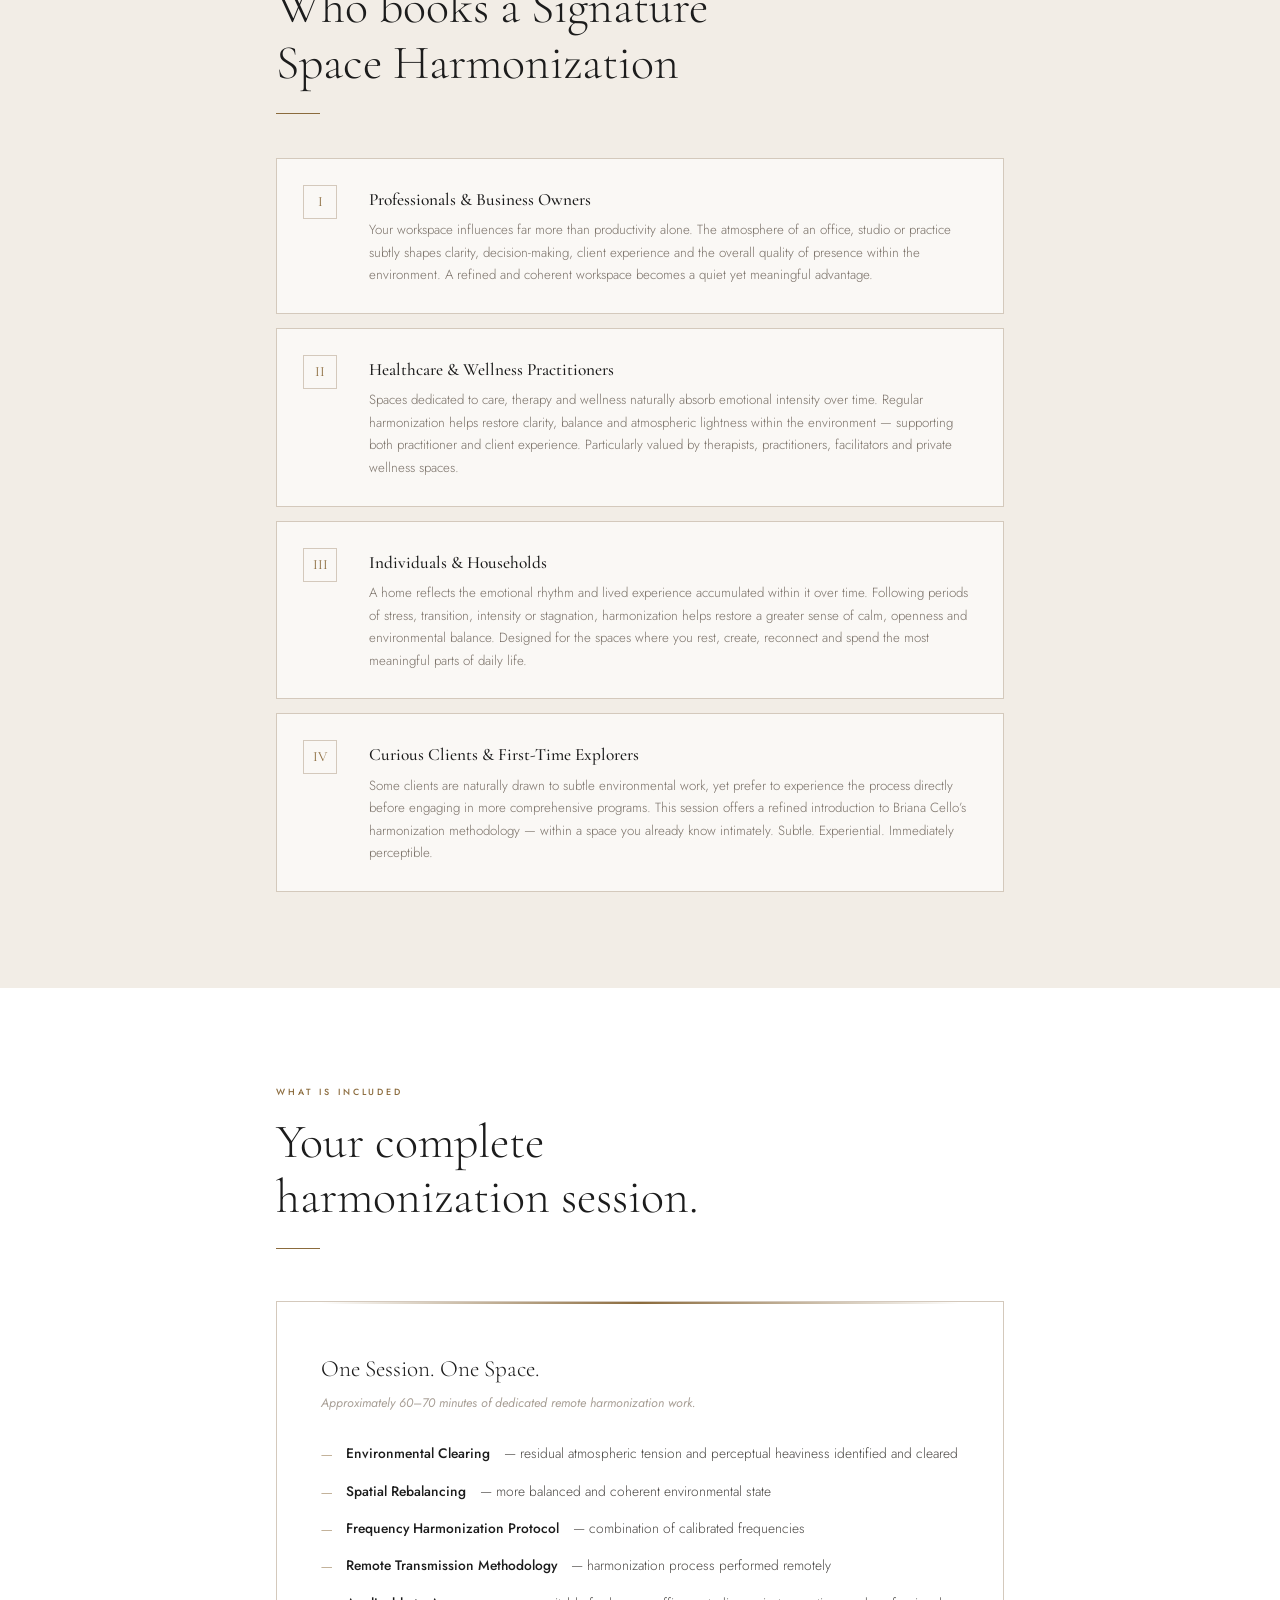
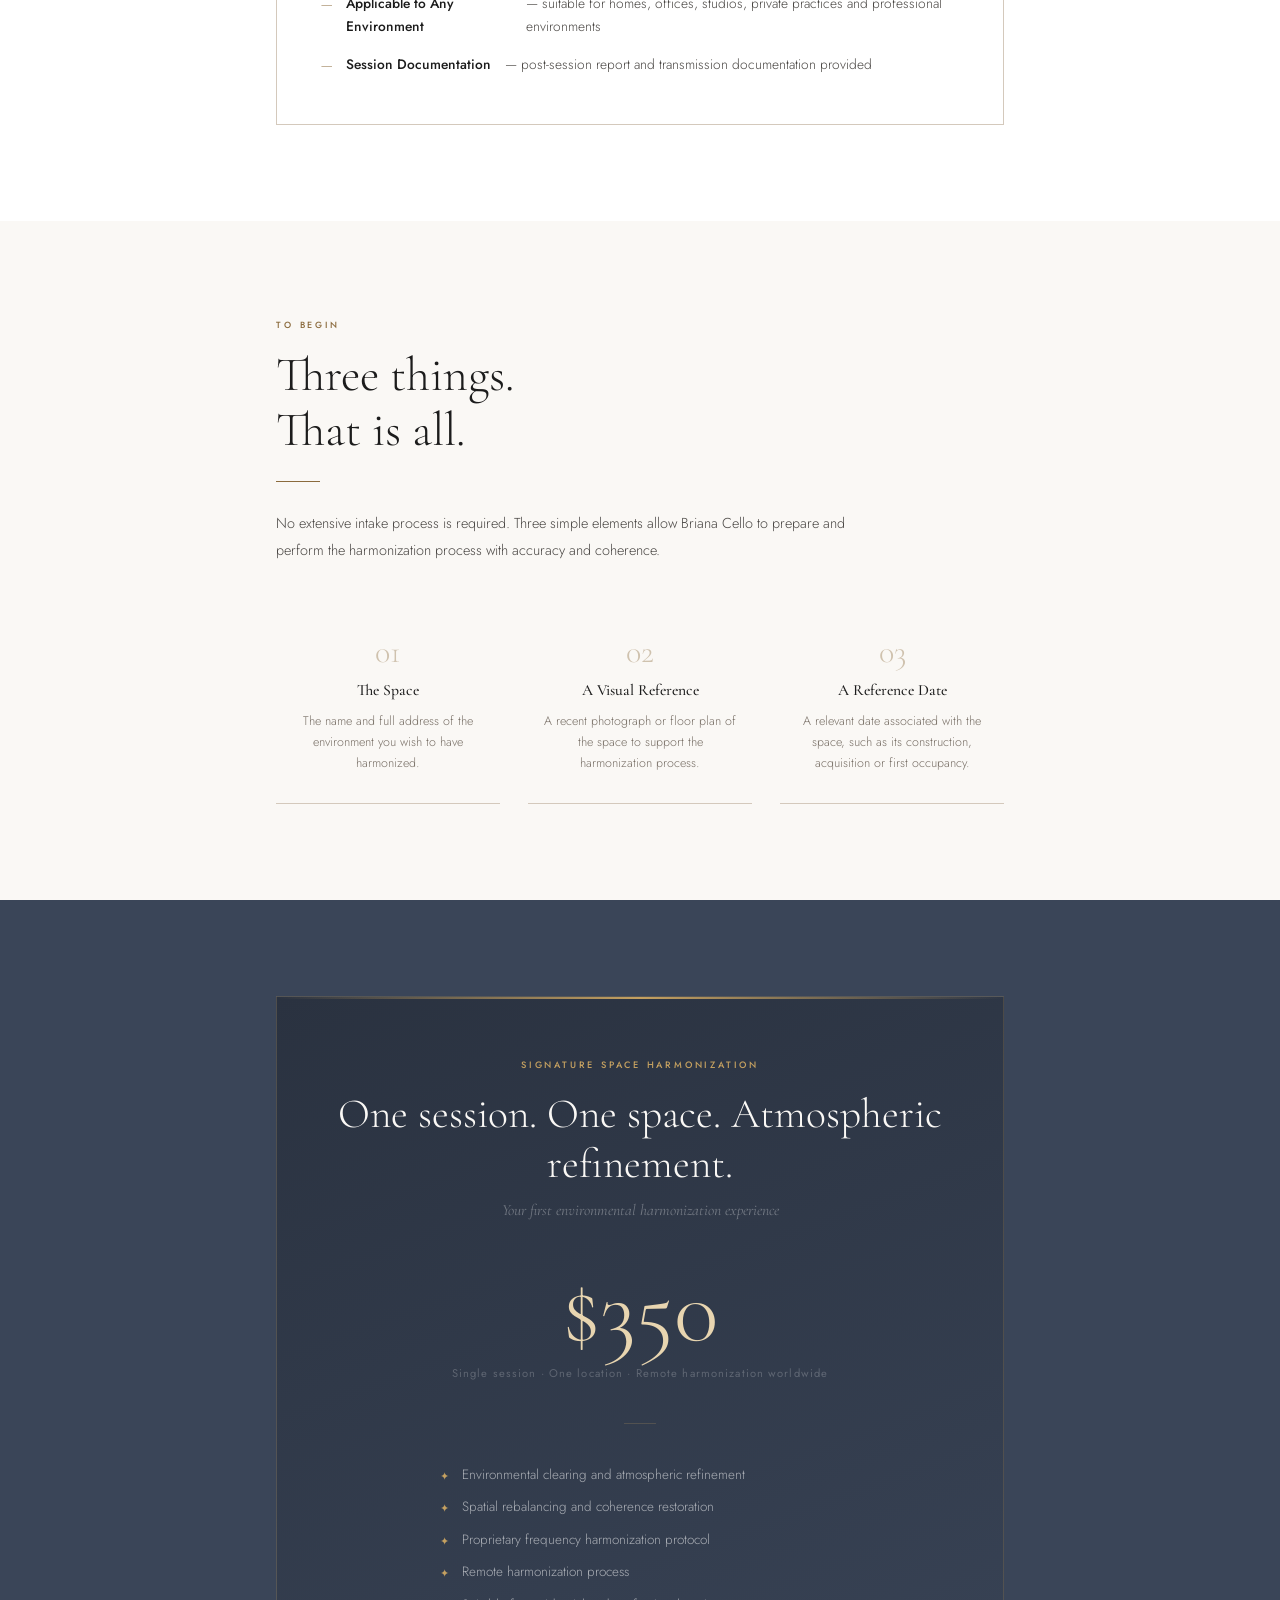
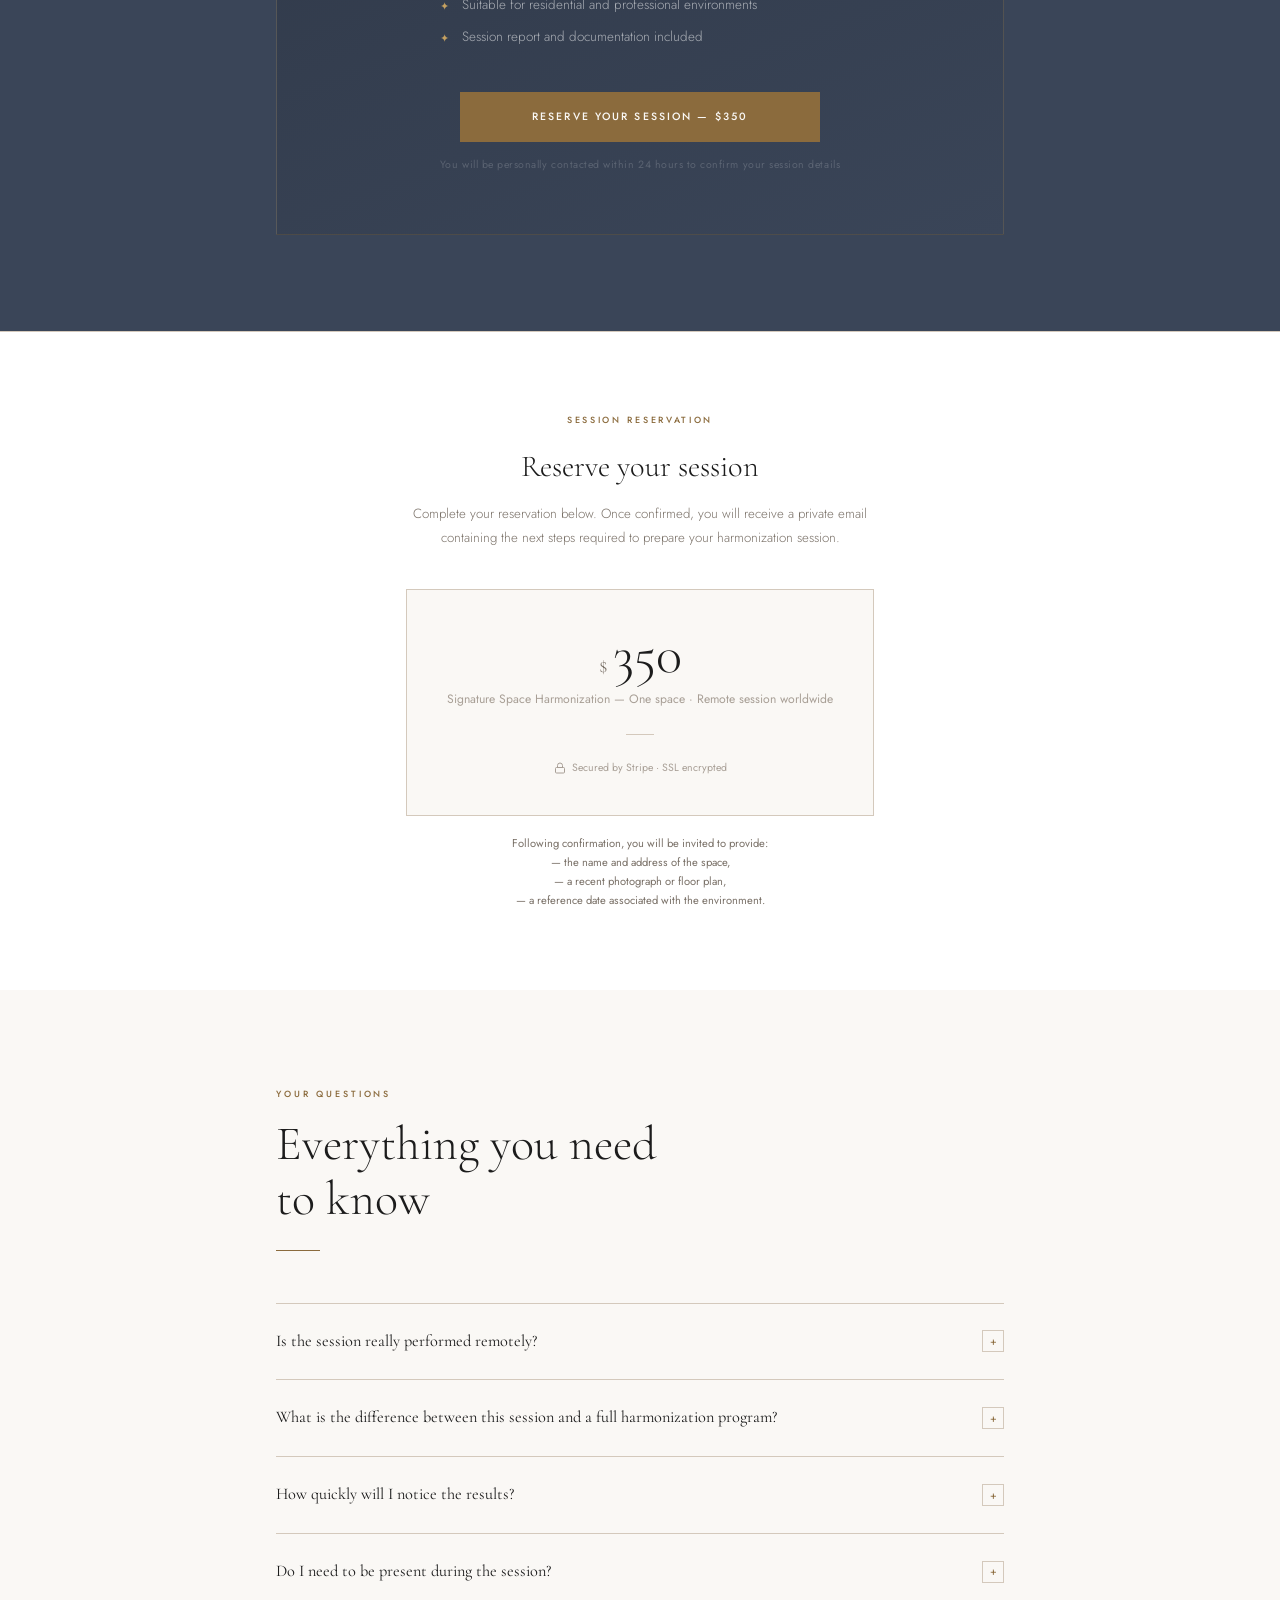
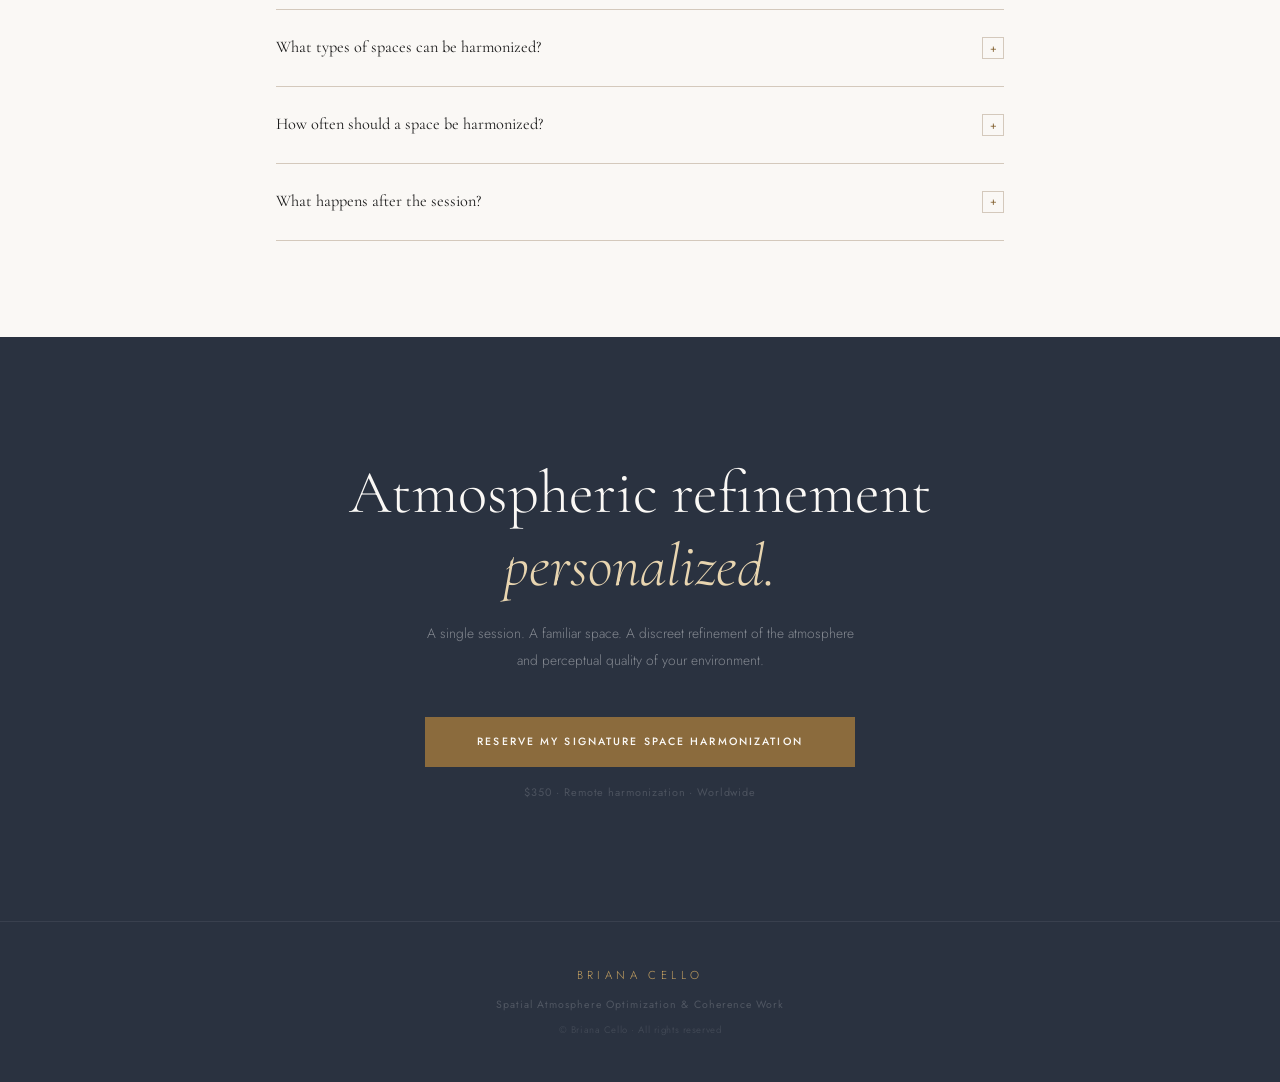
==== commit d99a7d90: "Update index.html" ====
--- a/index.html
+++ b/index.html
@@ -637,10 +637,10 @@
 <!-- FINAL CTA -->
 <section class="final-cta">
   <div class="container" style="text-align:center;">
-    <h2 class="final-title">Experience the shift<br/><em>for yourself.</em></h2>
-    <p class="final-sub">A single session. A space you know. The beginning of a new relationship with your environment.</p>
+    <h2 class="final-title">Atmospheric refinement<br/><em>personalized.</em></h2>
+    <p class="final-sub">A single session. A familiar space. A discreet refinement of the atmosphere and perceptual quality of your environment.</p>
     <a href="#payment" class="btn">Reserve My Signature Space Harmonization</a>
-    <p style="margin-top:16px;font-size:0.68rem;color:rgba(255,255,255,0.16);letter-spacing:0.08em;">$350 · Remote delivery · Worldwide · Results immediate</p>
+    <p style="margin-top:16px;font-size:0.68rem;color:rgba(255,255,255,0.16);letter-spacing:0.08em;">$350 · Remote harmonization · Worldwide</p>
   </div>
 </section>
 
@@ -648,7 +648,7 @@
 <footer>
   <div class="container">
     <p class="footer-brand">Briana Cello</p>
-    <p class="footer-sub">Environmental Harmonization & Frequency-Based Space Optimization · BrianaCello.com</p>
+    <p class="footer-sub">Spatial Atmosphere Optimization & Coherence Work</p>
     <p class="footer-copy">© Briana Cello · All rights reserved</p>
   </div>
 </footer>
